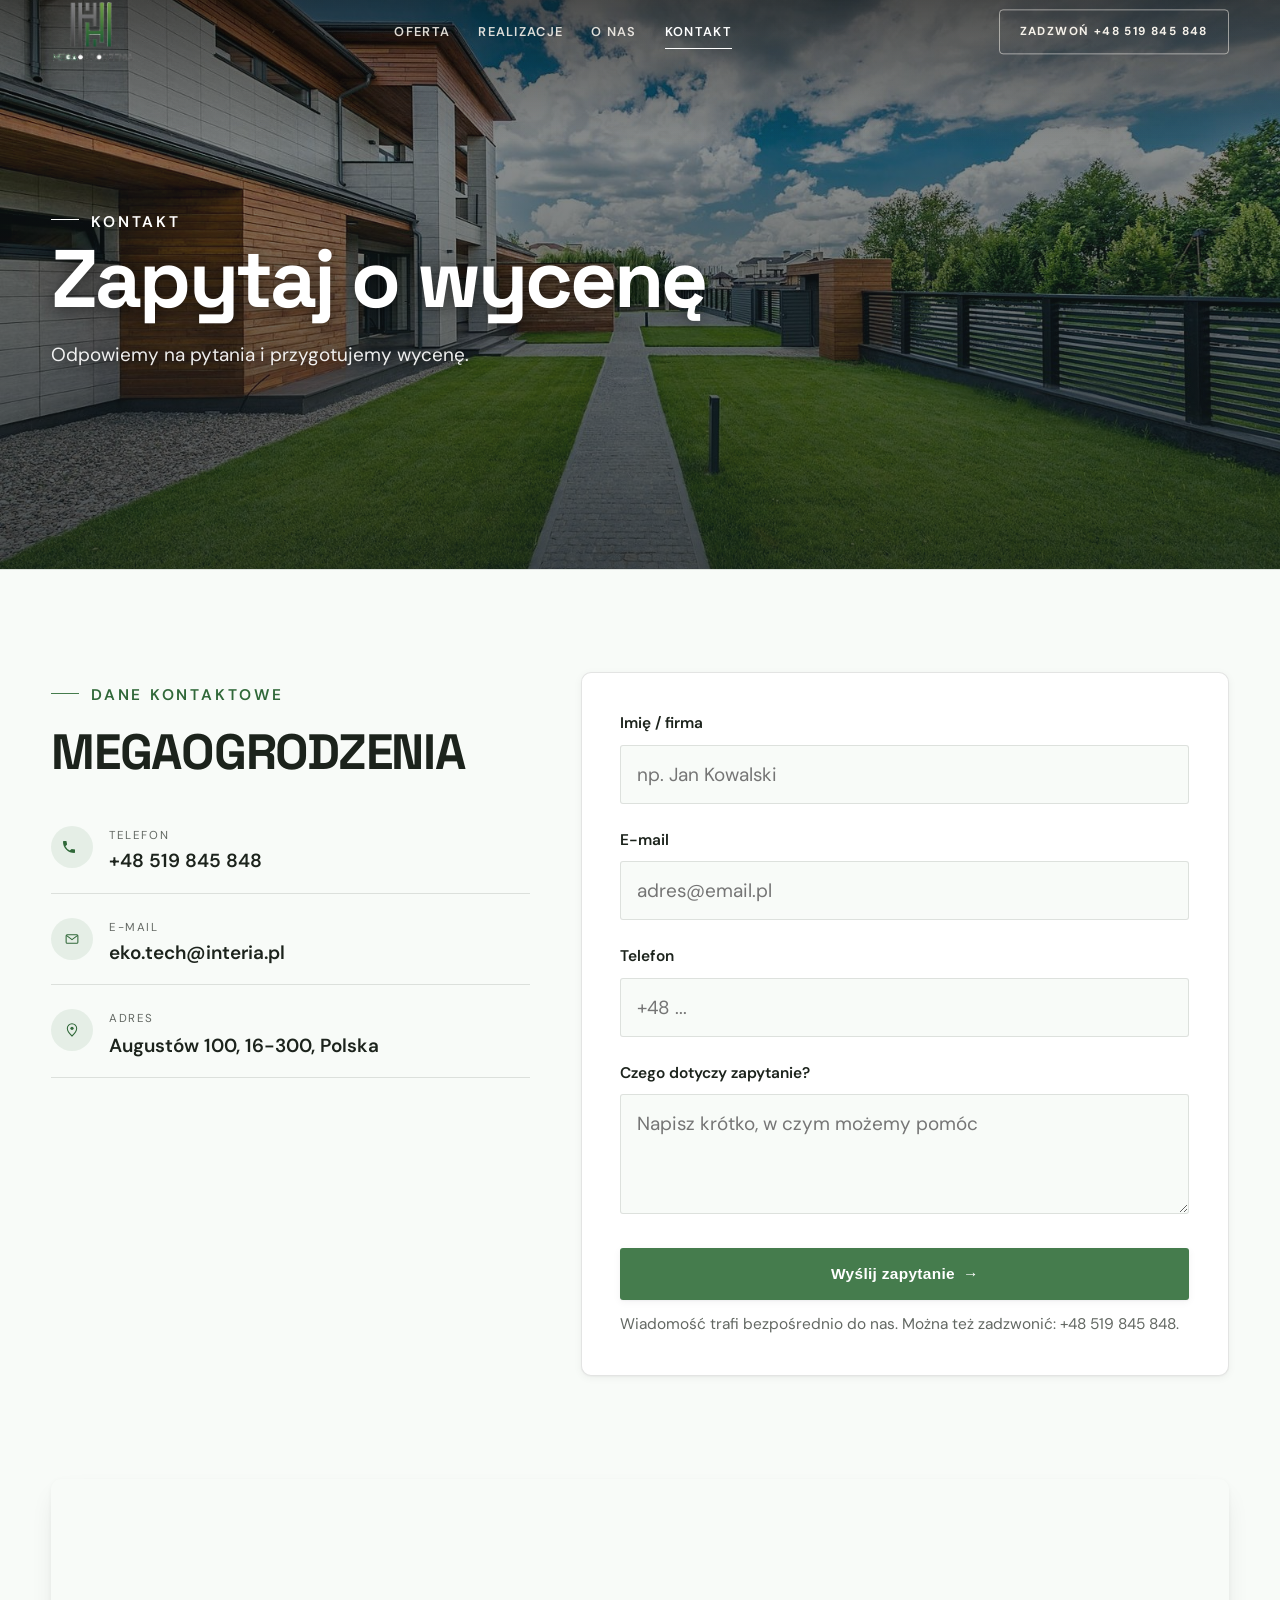
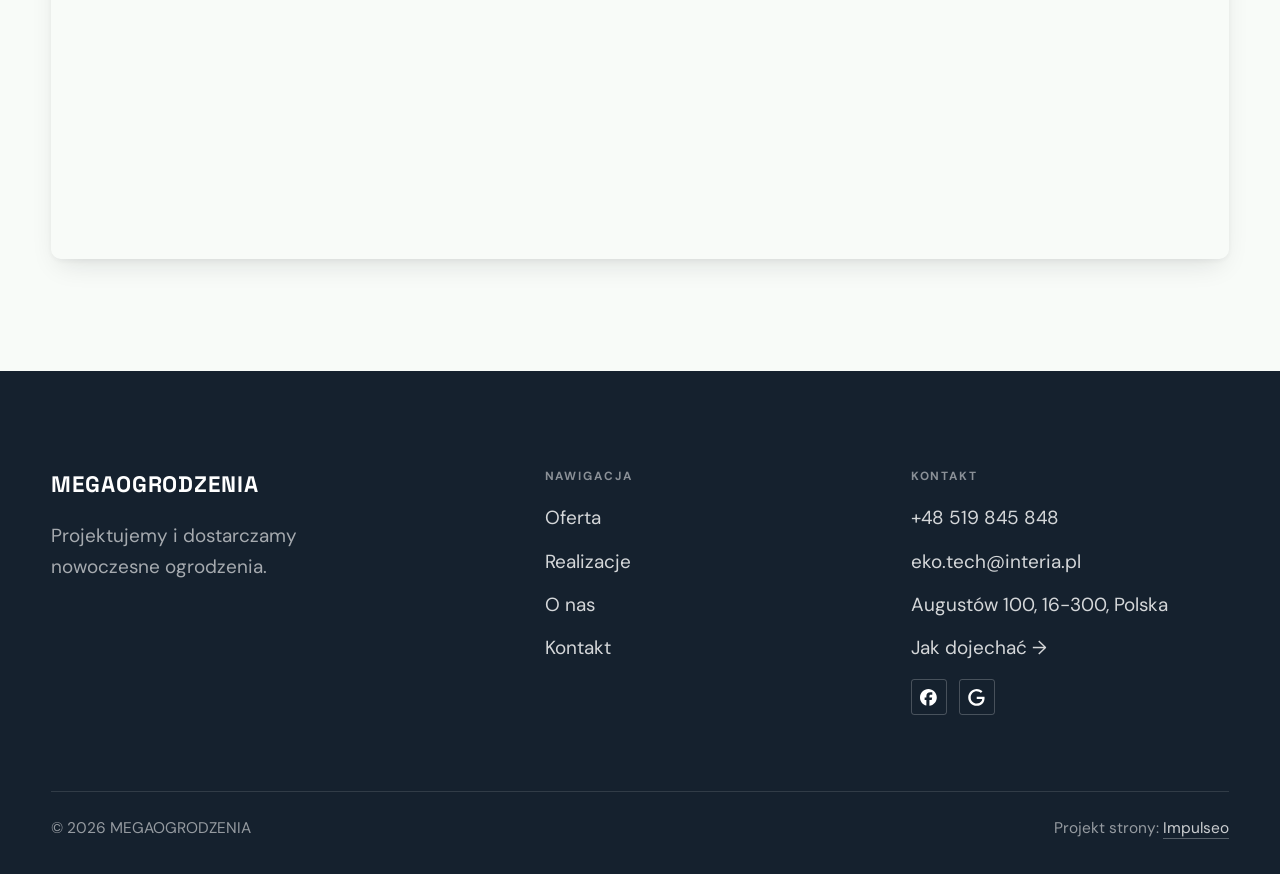
==== kontakt.html @ 264b859b "Strona demo: megaogrodzenia" ====
<!DOCTYPE html>
<html lang="pl">
<head>
<meta charset="UTF-8">
<meta name="viewport" content="width=device-width, initial-scale=1.0">
<title>Kontakt - MEGAOGRODZENIA</title>
<meta name="description" content="Kontakt MEGAOGRODZENIA - Augustów 100, 16-300, Polska">
<link rel="canonical" href="https://kris20032.github.io/megaogrodzenia/kontakt.html">
<meta name="robots" content="noindex, nofollow">
<meta property="og:type" content="website">
<meta property="og:locale" content="pl_PL">
<meta property="og:site_name" content="MEGAOGRODZENIA">
<meta property="og:title" content="Kontakt - MEGAOGRODZENIA">
<meta property="og:description" content="Kontakt MEGAOGRODZENIA - Augustów 100, 16-300, Polska">
<meta property="og:url" content="https://kris20032.github.io/megaogrodzenia/kontakt.html">
<meta property="og:image" content="https://kris20032.github.io/megaogrodzenia/img/og.jpg">
<meta property="og:image:width" content="1200">
<meta property="og:image:height" content="630">
<meta name="twitter:card" content="summary_large_image">
<link rel="preconnect" href="https://fonts.googleapis.com">
<link rel="preconnect" href="https://fonts.gstatic.com" crossorigin>
<link href="https://fonts.googleapis.com/css2?family=Space+Grotesk:wght@500;600;700&family=DM+Sans:opsz,wght@9..40,400;9..40,500;9..40,600&display=swap" rel="stylesheet">
<link rel="stylesheet" href="assets/styles.css?v=567baa32">
</head>
<body>

<header class="nav">
  <div class="wrap nav-inner">
    <a class="brand brand-has-logo" href="index.html"><img class="brand-logo" src="img/logo.png" alt="MEGAOGRODZENIA" width="349" height="262" decoding="async"></a>
    <nav class="nav-links">
      <a href="oferta.html">Oferta</a>
      <a href="realizacje.html">Realizacje</a>
      <a href="o-nas.html">O nas</a>
      <a href="kontakt.html" class="active" aria-current="page">Kontakt</a>
      <a href="tel:+48519845848" class="btn btn-accent">Zadzwoń +48 519 845 848</a>
    </nav>
    <button class="nav-toggle" aria-label="Menu"><span></span><span></span><span></span></button>
  </div>
</header>

<main>
<section class="pagehead">
  <img src="img/g8.jpg" alt="MEGAOGRODZENIA - Zapytaj o wycenę" width="1600" height="1068" decoding="async">
  <div class="wrap">
    <span class="eyebrow">Kontakt</span>
    <h1>Zapytaj o wycenę</h1>
    <p>Odpowiemy na pytania i przygotujemy wycenę.</p>
  </div>
</section>
<section>
  <div class="wrap contact-grid">
    <div class="reveal">
      <span class="eyebrow">Dane kontaktowe</span>
      <h2 style="margin:var(--space-4) 0 var(--space-6)">MEGAOGRODZENIA</h2>
      <div class="info-list">
        <div class="info-row"><div class="ic"><svg class="ico-tel" width="16" height="16" viewBox="0 0 24 24" fill="none" aria-hidden="true"><path d="M6.6 10.8a15.5 15.5 0 0 0 6.6 6.6l2.2-2.2a1 1 0 0 1 1-.24 11.4 11.4 0 0 0 3.6.58 1 1 0 0 1 1 1V20a1 1 0 0 1-1 1A17 17 0 0 1 3 4a1 1 0 0 1 1-1h3.5a1 1 0 0 1 1 1c0 1.25.2 2.46.58 3.6a1 1 0 0 1-.25 1l-2.23 2.2Z" fill="currentColor"/></svg></div><div><div class="lbl">Telefon</div><a class="val" href="tel:+48519845848">+48 519 845 848</a></div></div>
        <div class="info-row"><div class="ic"><svg class="ico-mail" width="16" height="16" viewBox="0 0 24 24" fill="none" aria-hidden="true"><rect x="3.2" y="5.5" width="17.6" height="13" rx="1.6" stroke="currentColor" stroke-width="1.6"/><path d="M4 7l8 6 8-6" stroke="currentColor" stroke-width="1.6" stroke-linecap="round" stroke-linejoin="round"/></svg></div><div><div class="lbl">E-mail</div><a class="val" href="mailto:eko.tech@interia.pl">eko.tech@interia.pl</a></div></div>
        <div class="info-row"><div class="ic"><svg class="ico-pin" width="16" height="16" viewBox="0 0 24 24" fill="none" aria-hidden="true"><path d="M12 21s7-6.1 7-11.5A7 7 0 0 0 5 9.5C5 14.9 12 21 12 21Z" stroke="currentColor" stroke-width="1.6" fill="none"/><circle cx="12" cy="9.5" r="2.4" fill="currentColor"/></svg></div><div><div class="lbl">Adres</div><div class="val">Augustów 100, 16-300, Polska</div></div></div>
      </div>
    </div>
    <div class="reveal">
      <form class="form" action="https://formsubmit.co/eko.tech@interia.pl" method="POST">
        <input type="hidden" name="_subject" value="Zapytanie ze strony MEGAOGRODZENIA">
        <input type="hidden" name="_captcha" value="false">
        <input type="hidden" name="_template" value="table">
        <div class="fld"><label for="name">Imię / firma</label><input id="name" name="name" type="text" placeholder="np. Jan Kowalski" required></div>
        <div class="fld"><label for="email">E-mail</label><input id="email" name="email" type="email" placeholder="adres@email.pl" required></div>
        <div class="fld"><label for="phone">Telefon</label><input id="phone" name="phone" type="tel" placeholder="+48 ..."></div>
        <div class="fld"><label for="msg">Czego dotyczy zapytanie?</label><textarea id="msg" name="message" placeholder="Napisz krótko, w czym możemy pomóc" required></textarea></div>
        <button type="submit" class="btn btn-accent" style="width:100%;justify-content:center">Wyślij zapytanie <span class="arr">→</span></button>
        <p class="note">Wiadomość trafi bezpośrednio do nas. Można też zadzwonić: +48 519 845 848.</p>
      </form>
    </div>
  </div>
</section>
<section style="padding-top:0">
  <div class="wrap reveal">
    <iframe class="map" title="MEGAOGRODZENIA - Augustów" src="https://maps.google.com/maps?q=53.8371222%2C22.9695037&z=15&output=embed" loading="lazy" referrerpolicy="no-referrer-when-downgrade"></iframe>
  </div>
</section>
</main>

<footer>
  <div class="wrap">
    <div class="foot-grid">
      <div class="foot-brand">
        <div class="name">MEGAOGRODZENIA</div>
        <p>Projektujemy i dostarczamy nowoczesne ogrodzenia.</p>
      </div>
      <div class="foot-col">
        <h4>Nawigacja</h4>
        <a href="oferta.html">Oferta</a>
        <a href="realizacje.html">Realizacje</a>
        <a href="o-nas.html">O nas</a>
        <a href="kontakt.html">Kontakt</a>
      </div>
      <div class="foot-col">
        <h4>Kontakt</h4>
        <a href="tel:+48519845848">+48 519 845 848</a>
        <a href="mailto:eko.tech@interia.pl">eko.tech@interia.pl</a>
        <p>Augustów 100, 16-300, Polska</p>
        <a href="https://maps.google.com/?cid=2182319822488130662&g_mp=Cidnb29nbGUubWFwcy5wbGFjZXMudjEuUGxhY2VzLlNlYXJjaFRleHQQAhgEIAA" target="_blank" rel="noopener">Jak dojechać →</a>
      <div class="foot-soc">
        <a class="soc" href="https://www.facebook.com/megaogrodzenia1/" target="_blank" rel="noopener" aria-label="Facebook - MEGAOGRODZENIA"><svg viewBox="0 0 24 24" aria-hidden="true" focusable="false"><path d="M9.101 23.691v-7.98H6.627v-3.667h2.474v-1.58c0-4.085 1.848-5.978 5.858-5.978.401 0 .955.042 1.468.103a8.68 8.68 0 0 1 1.141.195v3.325a8.623 8.623 0 0 0-.653-.036 26.805 26.805 0 0 0-.733-.009c-.707 0-1.259.096-1.675.309a1.686 1.686 0 0 0-.679.622c-.258.42-.374.995-.374 1.752v1.297h3.919l-.386 2.103-.287 1.564h-3.246v8.245C19.396 23.238 24 18.179 24 12.044c0-6.627-5.373-12-12-12s-12 5.373-12 12c0 5.628 3.874 10.35 9.101 11.647Z" fill="currentColor"/></svg></a>
        <a class="soc" href="https://maps.google.com/?cid=2182319822488130662&g_mp=Cidnb29nbGUubWFwcy5wbGFjZXMudjEuUGxhY2VzLlNlYXJjaFRleHQQAhgEIAA" target="_blank" rel="noopener" aria-label="Google - MEGAOGRODZENIA"><svg viewBox="0 0 24 24" aria-hidden="true" focusable="false"><path d="M12.48 10.92v3.28h7.84c-.24 1.84-.853 3.187-1.787 4.133-1.147 1.147-2.933 2.4-6.053 2.4-4.827 0-8.6-3.893-8.6-8.72s3.773-8.72 8.6-8.72c2.6 0 4.507 1.027 5.907 2.347l2.307-2.307C18.747 1.44 16.133 0 12.48 0 5.867 0 .307 5.387.307 12s5.56 12 12.173 12c3.573 0 6.267-1.173 8.373-3.36 2.16-2.16 2.84-5.213 2.84-7.667 0-.76-.053-1.467-.173-2.053H12.48z" fill="currentColor"/></svg></a>
      </div>
      </div>
    </div>
    <div class="foot-bot">
      <span>© 2026 MEGAOGRODZENIA</span>
      <span>Projekt strony: <a class="foot-credit" href="https://impulseo.pl" target="_blank" rel="noopener">Impulseo</a></span>
    </div>
  </div>
</footer>
<div class="sticky-call"><a class="sc-call" href="tel:+48519845848"><svg class="ico-tel" width="16" height="16" viewBox="0 0 24 24" fill="none" aria-hidden="true"><path d="M6.6 10.8a15.5 15.5 0 0 0 6.6 6.6l2.2-2.2a1 1 0 0 1 1-.24 11.4 11.4 0 0 0 3.6.58 1 1 0 0 1 1 1V20a1 1 0 0 1-1 1A17 17 0 0 1 3 4a1 1 0 0 1 1-1h3.5a1 1 0 0 1 1 1c0 1.25.2 2.46.58 3.6a1 1 0 0 1-.25 1l-2.23 2.2Z" fill="currentColor"/></svg> Zadzwoń</a><a class="sc-quote" href="kontakt.html">Zadzwoń</a></div>
<div class="demo-wazne" data-do="2026-10-28" data-cykl="3" hidden><svg class="dw-ico" width="13" height="13" viewBox="0 0 24 24" fill="none" aria-hidden="true"><circle cx="12" cy="12" r="8.6" stroke="currentColor" stroke-width="1.8"/><path d="M12 7.2V12l3.3 2" stroke="currentColor" stroke-width="1.8" stroke-linecap="round"/></svg><span class="dw-txt"></span></div>

<script src="assets/main.js"></script>
</body>
</html>
---- assets/styles.css ----
/* ============================================================
   STOLBASZ — premium, architektoniczny B2B fit-out
   Jasna paleta, zero brązu. System wg premium-web-craft.
   Projekt strony: Impulseo (impulseo.pl)
   ============================================================ */

:root{
  /* PALETA — jasna, architektoniczna, chłodna */
  --paper:#F4F6F8;          /* główne tło */
  --paper-2:#E7EBEF;        /* sekcje alternatywne (chłodny jasny szary) */
  --paper-3:#E7EBEF;        /* delikatne wypełnienia */
  --ink:#15212E;            /* tekst główny — chłodny grafit */
  --ink-soft:#243443;       /* nagłówki drugorzędne */
  --muted:#6B7785;          /* tekst poboczny */
  --line:rgba(21,33,46,.12);/* hairline */
  --accent:#E8A317;         /* stonowany petrol-slate — jedyny akcent */
  --accent-d:#C9870C;
  --accent-soft:rgba(232,163,23,.10);
  --dark:#15212E;           /* sekcje ciemne (stopka/CTA) */

  /* HOVER ZDJĘĆ — JEDEN standard dla całego silnika (decyzja K. 04.08.2026, artefakt z wariantami).
     AKTUALNE (K.+Szymon 09.08.2026, wybór z artefaktu 6 wariantów): zoom 1.05 przy 1.4s -
     przy tak długim czasie mocniejszy kadr NIE skacze, tylko „oddycha". Poprzedni standard
     (1.02 / .55s z 04.08) odbierany jako dynamiczny i szybki.
     Spoczynek lekko przygaszony, ale TYLKO tam, gdzie jest mysz (@media hover:hover) —
     na telefonie zdjęcia zostają w pełnej jasności. */
  --img-zoom:1.05;                   /* K.+Szymon 09.08: wariant F z artefaktu porównawczego */
  --img-rest:brightness(.95) saturate(.99);
  --img-hot:brightness(1.06) saturate(1.05);
  --img-dur:1.4s;                    /* K.+Szymon 09.08 (wariant F): powoli = elegancko */
  --img-ease:cubic-bezier(.16,.84,.44,1);  /* miękki ogon, efekt „oddychania" */

  /* ODSTĘPY — skala 4/8 */
  --space-1:4px; --space-2:8px; --space-3:12px; --space-4:16px; --space-5:24px;
  --space-6:32px; --space-7:48px; --space-8:64px; --space-9:96px; --space-10:128px;

  /* TYPOGRAFIA — fluid clamp() (skala podbita 16.07.2026: większe, czytelniejsze litery — uwaga Adama) */
  --text-sm:clamp(.9rem,.87rem + .12vw,1rem);
  --text-base:clamp(1.08rem,1.04rem + .18vw,1.2rem);
  --text-lg:clamp(1.24rem,1.15rem + .34vw,1.44rem);
  --text-h3:clamp(1.34rem,1.22rem + .55vw,1.66rem);
  --text-h2:clamp(2.1rem,1.66rem + 2.1vw,3.1rem);
  --text-h1:clamp(2.9rem,2.1rem + 4vw,5.1rem);

  /* PROMIENIE — architektoniczne, raczej ostre */
  --r-sm:3px; --r-md:6px; --r-lg:10px;

  /* RUCH */
  --ease:cubic-bezier(.25,.46,.45,.94); --dur:.24s;

  /* CIENIE — miękkie, warstwowe */
  --sh-sm:0 1px 2px rgba(16,24,32,.04), 0 2px 8px rgba(16,24,32,.05);
  --sh-md:0 2px 6px rgba(16,24,32,.05), 0 12px 28px -8px rgba(16,24,32,.12);
  --sh-lg:0 6px 14px rgba(16,24,32,.07), 0 26px 56px -18px rgba(16,24,32,.22);

  --hairline:1px solid var(--line);

  --font-display:'Space Grotesk','Inter',sans-serif;
  --font-body:'DM Sans','Inter',sans-serif;
}

*{box-sizing:border-box;margin:0;padding:0}
html{scroll-behavior:smooth}
body{
  font-family:var(--font-body);
  font-size:var(--text-base);
  line-height:1.65;
  color:var(--ink);
  background:var(--paper);
  -webkit-font-smoothing:antialiased;
  text-rendering:optimizeLegibility;
}
img{max-width:100%;height:auto;display:block}  /* height:auto = width/height z atrybutów trzyma proporcje (TOP#12) */
a{color:inherit;text-decoration:none}

.wrap{width:min(92%,1180px);margin-inline:auto}
section{padding-block:clamp(52px,6.5vw,96px)}

h1,h2,h3{font-family:var(--font-display);font-weight:700;line-height:1.08;letter-spacing:-.02em;color:var(--ink)}
h1{font-size:var(--text-h1);letter-spacing:-.035em}
h2{font-size:var(--text-h2);letter-spacing:-.025em}
h3{font-size:var(--text-h3)}
/* MIARA — długość wiersza. WCAG 2.2 SC 1.4.8: max 80 znaków; Butterick: 45–90.
   68ch daje realnie 72–78 znaków polskiego tekstu, czyli z zapasem pod granicą.
   Wcześniej limit miał TYLKO <p> — <li>, <blockquote> i <dd> nie miały żadnego,
   i to jedyny powód, dla którego 23 bloki na dwóch oddanych stronach jadą po
   83–106 znaków w wierszu (pomiar 07.08.2026, bramka `miara`).
   ⚠️ Listy i definicje ograniczamy TYLKO bez klasy: `ul`/`ol` z klasą to u nas
   układ (siatki kafli, menu), a nie tekst ciągły — tam miarę wyznacza układ. */
/* 60ch, nie 68ch (K. 10.08): po zmianie fontów na węższe kroje (DM Sans i spółka)
   w 68ch mieściło się ~90 znaków - bramka pikselowa słusznie zgłaszała przekroczenie
   granicy 80. Pomiar na żywej przeglądarce: 60ch = 90 znaków, 53ch = ~78 znaków, czyli normę WCAG 1.4.8. */
:root{ --miara:53ch }
p{max-width:min(100%,var(--miara))}
blockquote,
ul:not([class])>li, ol:not([class])>li,
dl:not([class])>dd{max-width:min(100%,var(--miara))}

/* ⚠️ Świadomie BEZ wyjątku `.tile p,.card p,.svc p{max-width:none}`, choć nasuwa się sam:
   te akapity BYŁY już ograniczone (stare `p{max-width:65ch}`), więc „wyjątek" nie odblokowałby
   niczego nowego — tylko ROZLUŹNIŁ stan sprzed zmiany na wszystkich demach naraz.
   `figcaption` żadna z reguł wyżej nie dotyczy, więc też nie potrzebuje zwolnienia. */

/* ŁAMANIE. `balance` wyrównuje długości wierszy w nagłówku, `pretty` pilnuje ostatniego
   wiersza akapitu, żeby nie został w nim jeden wyraz. Obsługiwane od Chrome 117 /
   Safari 17.5; starsze przeglądarki po prostu ignorują tę własność.
   `text-wrap:pretty` nie występowało dotąd ANI RAZ w silniku ani w repo klientów. */
h1,h2,h3,.lead,.lede{text-wrap:balance}
p,li,blockquote,dd{text-wrap:pretty}

.eyebrow{
  font-family:var(--font-body);
  font-size:var(--text-sm);
  font-weight:600;
  letter-spacing:.18em;
  text-transform:uppercase;
  color:var(--accent);
  display:inline-flex;align-items:center;gap:var(--space-3);
}
/* flex:none + margin-top = kreska trzyma się PIERWSZEJ linii. Wcześniej align-items:center
   centrowało ją względem całego bloku i przy zawinięciu (długi kicker typu
   „…WNĘTRZ · LESZNO · OD 2019") druga linia lądowała z brzydkim wcięciem. */
.eyebrow{align-items:flex-start}
.eyebrow>*,.eyebrow{text-wrap:balance}   /* dlugi kicker lamal sie na sierote typu samo „2019" w drugiej linii */
.eyebrow::before{content:"";width:28px;height:1px;background:var(--accent);display:inline-block;flex:none;margin-top:.62em}

.muted{color:var(--muted)}
.lead{font-size:var(--text-lg);line-height:1.55;color:var(--ink-soft);max-width:50ch}

/* ---------- BUTTONS ---------- */
.btn{
  display:inline-flex;align-items:center;gap:var(--space-2);
  font-weight:600;font-size:var(--text-sm);letter-spacing:.02em;
  padding:var(--space-4) var(--space-6);
  border-radius:var(--r-sm);
  transition:transform var(--dur) var(--ease),box-shadow var(--dur) var(--ease),background var(--dur) var(--ease);
  cursor:pointer;border:1px solid transparent;
}
.btn-accent{background:var(--accent);color:#fff;box-shadow:var(--sh-sm)}
.btn-accent:hover{background:var(--accent-d);transform:translateY(-2px);box-shadow:var(--sh-md)}
.btn-accent:active{transform:translateY(0);box-shadow:var(--sh-sm)}
.btn-ghost{background:transparent;color:var(--ink);border-color:var(--line)}
.btn-ghost:hover{border-color:var(--accent);color:var(--accent);transform:translateY(-2px)}
.btn-light{background:#fff;color:var(--ink);box-shadow:var(--sh-sm)}
.btn-light:hover{transform:translateY(-2px);box-shadow:var(--sh-md)}
.btn .arr{transition:transform var(--dur) var(--ease)}
.btn:hover .arr{transform:translateX(4px)}

/* ---------- NAV ---------- */
.nav{
  position:sticky;top:0;z-index:50;
  background:color-mix(in srgb,var(--paper) 88%,transparent);
  backdrop-filter:saturate(140%) blur(10px);
  border-bottom:var(--hairline);
}
.nav-inner{display:flex;align-items:center;justify-content:space-between;gap:var(--space-5);height:72px}
/* ANTY-NACHODZENIE (K. 05.08.2026): długa nazwa firmy + przycisk z pełnym numerem nie mieściły się w pasku
   i flex ściskał linki PONIŻEJ ich treści - "Kontakt" wchodził na ramkę "Zadzwoń +48 ...". Teraz ustępuje
   nazwa marki (skrót wielokropkiem), a menu i przycisk nigdy się nie kurczą ani nie zachodzą na siebie. */
.brand{display:flex;flex-direction:column;line-height:1;min-width:0;flex:0 1 auto}
.brand .name{font-family:var(--font-display);font-weight:800;font-size:1.35rem;letter-spacing:.04em;white-space:nowrap;overflow:hidden;text-overflow:ellipsis}
.brand .sub{font-size:.62rem;letter-spacing:.34em;text-transform:uppercase;color:var(--muted);margin-top:5px;white-space:nowrap;overflow:hidden;text-overflow:ellipsis}
.nav-links{display:flex;align-items:center;gap:var(--space-6);flex:0 0 auto}
.nav-links a{font-size:var(--text-sm);font-weight:500;color:var(--ink-soft);position:relative;padding-block:4px;white-space:nowrap;transition:color var(--dur) var(--ease)}
.nav-links a::after{content:"";position:absolute;left:0;bottom:0;width:0;height:1.5px;background:var(--accent);transition:width var(--dur) var(--ease)}
.nav-links a:hover,.nav-links a.active{color:var(--ink)}
.nav-links a:hover::after,.nav-links a.active::after{width:100%}
.nav-links .btn{padding:var(--space-2) var(--space-5)}
/* przyciski w nav: właściwy kolor (przebij .nav-links a) + bez podkreślenia */
.nav-links a.btn-accent{color:#fff}
.nav-links a.btn-ghost,.nav-links a.btn-light{color:var(--ink)}
/* CTA w pasku: NIE podkreślenie spod linków menu, ale ten sam przelatujący błysk,
   co na wszystkich innych przyciskach (zgłoszenie K. 13.08.2026 - „na hero jest efekt
   światła przechodzącego przez przycisk, na navbarze go nie ma, a mają być identyczne").
   Reguła `.nav-links a::after` jest silniejsza od `.btn::after`, więc trzeba jej
   geometrię wyzerować i wpisać połysk z nazwy - samo `display:none` gasiło efekt. */
.nav-links a.btn::after{
  display:block;content:"";position:absolute;inset:0;z-index:-1;pointer-events:none;
  width:auto;height:auto;border-radius:inherit;   /* kasuje geometrię podkreślenia (width:0;height:1.5px) */
  background:linear-gradient(100deg,transparent 32%,rgba(255,255,255,.20) 50%,transparent 68%);
  translate:-120% 0}
@media (prefers-reduced-motion:no-preference){
  .nav-links a.btn:hover::after{translate:120% 0;transition:translate .75s var(--mt-ease,cubic-bezier(.16,.84,.44,1))}
}
.nav-toggle{display:none;background:none;border:none;cursor:pointer;flex-direction:column;gap:5px;padding:8px}
.nav-toggle span{width:24px;height:2px;background:var(--ink);transition:var(--dur)}
/* Ciasny zakres MIĘDZY menu mobilnym a pełnym pulpitem: zbijamy odstępy i nazwę marki,
   żeby wszystko zmieściło się naturalnie, zanim w ogóle dojdzie do skracania wielokropkiem. */
@media(max-width:1280px) and (min-width:921px){
  .nav-links{gap:var(--space-4)}
  .nav-links .btn{padding:var(--space-2) var(--space-4)}
  .brand .name{font-size:1.15rem}
}

/* ---------- HERO (split) ---------- */
.hero{position:relative;overflow:hidden;border-bottom:var(--hairline)}
.hero-grid{display:grid;grid-template-columns:1.05fr .95fr;gap:clamp(24px,4vw,60px);align-items:center;
  padding-block:clamp(36px,4.5vw,64px)}
.hero-copy .eyebrow{margin-bottom:var(--space-5)}
.hero-copy h1{margin-bottom:var(--space-5)}
.hero-copy .lead{margin-bottom:var(--space-7)}
.hero-actions{display:flex;flex-wrap:wrap;gap:var(--space-4)}
.hero-art{position:relative;aspect-ratio:4/3;border-radius:var(--r-lg);overflow:hidden;box-shadow:var(--sh-lg)}
.hero-art img{width:100%;height:100%;object-fit:cover}
.hero-art::after{content:"";position:absolute;inset:0;background:linear-gradient(180deg,transparent 55%,rgba(18,24,28,.28))}
.hero-badge{position:absolute;left:var(--space-5);bottom:var(--space-5);z-index:2;
  background:rgba(252,252,251,.94);backdrop-filter:blur(4px);
  border-radius:var(--r-md);padding:var(--space-4) var(--space-5);box-shadow:var(--sh-md);max-width:78%}
.hero-badge strong{display:block;font-family:var(--font-display);font-size:1rem;letter-spacing:-.01em}
.hero-badge span{font-size:var(--text-sm);color:var(--muted)}

/* ---------- HERO duży / kinowy (strona główna) ---------- */
.hero-cine{position:relative;min-height:clamp(560px,82vh,840px);min-height:clamp(560px,82svh,840px);display:flex;align-items:center;overflow:hidden;border-bottom:var(--hairline)}
.hero-cine>img{position:absolute;inset:0;width:100%;height:100%;object-fit:cover;z-index:0}
.hero-cine::after{content:"";position:absolute;inset:0;z-index:1;
  background:linear-gradient(95deg,rgba(13,18,23,.86) 0%,rgba(13,18,23,.64) 32%,rgba(13,18,23,.24) 62%,rgba(13,18,23,.04) 100%)}
.hero-cine .wrap{position:relative;z-index:2;padding-block:var(--space-8)}
.hero-cine .hero-copy{max-width:660px}
.hero-cine .eyebrow{color:#fff;margin-bottom:var(--space-5)}
.hero-cine .eyebrow::before{background:#fff}
.hero-cine h1{color:#fff;margin-bottom:var(--space-5);font-size:clamp(2.9rem,2rem + 4.4vw,5.2rem);text-wrap:balance}
.hero-cine .lead{color:rgba(255,255,255,.92);max-width:48ch;margin-bottom:var(--space-7)}
.hero-cine .hero-actions{display:flex;flex-wrap:wrap;gap:var(--space-4)}
/* NISKIE OKNO (laptop z dokiem i paskami przeglądarki ma ~700-780 px wysokości widoku):
   H1 do 5.2rem + długi lead nie mieściły się i przyciski wypadały POD krawędź ekranu -
   klient widział stronę bez ani jednego CTA. Skalujemy w dół, zamiast przycinać treść. */
@media(min-width:821px) and (max-height:820px){
  .hero-cine{min-height:clamp(520px,94svh,780px)}
  .hero-cine .wrap{padding-block:var(--space-6)}
  .hero-cine h1{font-size:clamp(2.2rem,1.5rem + 2.6vw,3.6rem);margin-bottom:var(--space-4)}
  .hero-cine .eyebrow{margin-bottom:var(--space-4)}
  .hero-cine .lead{margin-bottom:var(--space-5);max-width:44ch}
}
@media(max-width:680px){
  .hero-cine{min-height:clamp(520px,76vh,640px);min-height:clamp(520px,76svh,640px);align-items:flex-end}
  .hero-cine::after{background:linear-gradient(0deg,rgba(13,18,23,.9) 6%,rgba(13,18,23,.45) 55%,rgba(13,18,23,.25) 100%)}
  .hero-cine .wrap{padding-bottom:var(--space-9)}
  /* TELEFON (~90% oglądających): lead potrafił zająć 8 linii i zepchnąć CTA poza pierwszy ekran.
     Zwężamy interlinię i skalę - treści nie ucinamy, bo to ona sprzedaje. */
  .hero-cine .lead{font-size:.98rem;line-height:1.5;margin-bottom:var(--space-5)}
  .hero-cine .eyebrow{font-size:.72rem;letter-spacing:.13em;margin-bottom:var(--space-4)}
  .hero-cine .eyebrow::before{width:20px}
  .hero-cine h1{margin-bottom:var(--space-4)}
}

/* full-bleed hero variant (podstrony) */
.pagehead{position:relative;min-height:46vh;min-height:46svh;display:flex;align-items:flex-end;overflow:hidden;border-bottom:var(--hairline)}
.pagehead img{position:absolute;inset:0;width:100%;height:100%;object-fit:cover}
/* 10.08.2026 (decyzja K.): mocniejsze przyciemnienie + cień pod tekstem. Bramka mierzyła na
   nagłówkach podstron 3,38-3,43:1 przy wymaganych 4,5 — jasne zdjęcie (hala, śnieg, niebo)
   podchodziło pod biały tekst. Zdjęcia klientów są różne, więc kontrast musi dawać WARSTWA,
   a nie szczęśliwy dobór kadru. */
.pagehead::after{content:"";position:absolute;inset:0;background:linear-gradient(180deg,rgba(18,24,28,.40),rgba(18,24,28,.76))}
.pagehead .wrap{position:relative;z-index:2;padding-block:var(--space-9);color:#fff}
.pagehead h1{color:#fff;max-width:18ch;text-shadow:0 2px 16px rgba(0,0,0,.55)}
.pagehead .eyebrow{color:#fff}
.pagehead .eyebrow::before{background:#fff}
.pagehead p{color:rgba(255,255,255,.92);margin-top:var(--space-4);max-width:54ch;text-shadow:0 1px 12px rgba(0,0,0,.5)}

/* ---------- STRIP (pasek skrótów / liczby) ---------- */
.strip{background:var(--dark);color:#fff}
/* PASEK HASEŁ — standard 04.08.2026 (decyzja K.): 5 haseł w JEDNYM rzędzie, tekst WYŚRODKOWANY,
   węższe marginesy boczne niż reszta strony (pasek ma iść szerzej), równe wysokości kolumn. */
.strip .wrap{width:min(96%,1440px);display:grid;grid-template-columns:repeat(5,1fr);
  gap:var(--space-5);padding-block:var(--space-7);align-items:stretch}
.strip .item .k{font-family:var(--font-display);font-size:clamp(1.05rem,.82rem + .85vw,1.55rem);
  font-weight:800;letter-spacing:-.02em;color:#fff;line-height:1.18;text-wrap:balance}
.strip .item .v{font-size:var(--text-sm);color:rgba(255,255,255,.66);margin-top:var(--space-2);line-height:1.4}
.strip .item{border-left:2px solid var(--accent);padding-inline:var(--space-4);
  text-align:center;display:flex;flex-direction:column;justify-content:center}
/* liczba kolumn = liczba haseł, żeby ostatnie nie zostawało samo w drugim rzędzie.
   Klasę n-N nadaje multipage.py; domyślnie (bez klasy) pasek jest 5-kolumnowy. */
.strip.n-2 .wrap{grid-template-columns:repeat(2,1fr)}
.strip.n-3 .wrap{grid-template-columns:repeat(3,1fr)}
.strip.n-4 .wrap{grid-template-columns:repeat(4,1fr);gap:var(--space-6)}
.strip.n-4 .item .k{font-size:clamp(1.3rem,1rem + 1.1vw,2rem)}
.strip.n-6 .wrap{grid-template-columns:repeat(6,1fr);gap:var(--space-4)}
.strip.n-6 .item .k{font-size:clamp(.98rem,.8rem + .7vw,1.35rem)}
/* równe łamanie: zamiast "długa linia + jedno słowo" obie linie zbliżonej długości */
.strip .item .k{text-wrap:balance}

/* ---------- SECTION HEAD ---------- */
.head{max-width:48rem;margin-bottom:var(--space-8)}
.head.center{margin-inline:auto;text-align:center}
.head .eyebrow{margin-bottom:var(--space-4)}
.head h2{margin-bottom:var(--space-4)}
.head p{color:var(--muted);font-size:var(--text-lg);line-height:1.55}
.head.center p{margin-inline:auto}

/* ---------- INTRO SPLIT ---------- */
.split{display:grid;grid-template-columns:.92fr 1.08fr;gap:clamp(28px,5vw,80px);align-items:center}
.split.rev{grid-template-columns:1.08fr .92fr}
.split.rev .split-art{order:-1}
.split-art{position:relative;aspect-ratio:5/4;border-radius:var(--r-lg);overflow:hidden;box-shadow:var(--sh-lg)}
.split-art img{width:100%;height:100%;object-fit:cover}
.split-copy h2{margin-bottom:var(--space-5)}
.split-copy p+p{margin-top:var(--space-4)}
.split-copy .btn{margin-top:var(--space-6)}

/* ---------- SERVICES (zakres) ---------- */
.svc-grid{display:grid;grid-template-columns:repeat(auto-fit,minmax(280px,1fr));gap:var(--space-5)}
.svc{background:#fff;border:var(--hairline);border-radius:var(--r-md);padding:var(--space-7) var(--space-6);
  transition:transform var(--dur) var(--ease),box-shadow var(--dur) var(--ease),border-color var(--dur) var(--ease);
  position:relative;overflow:hidden}
.svc::before{content:"";position:absolute;left:0;top:0;width:3px;height:0;background:var(--accent);transition:height var(--dur) var(--ease)}
.svc:hover{transform:translateY(-4px);box-shadow:var(--sh-md);border-color:transparent}
.svc:hover::before{height:100%}
.svc .ic{font-family:var(--font-display);font-size:.8rem;font-weight:700;letter-spacing:.12em;color:var(--accent);margin-bottom:var(--space-4)}
.svc h3{margin-bottom:var(--space-3);font-size:1.22rem}
.svc p{color:var(--muted);font-size:var(--text-base);line-height:1.6}

/* big detailed service rows */
.svc-row{display:grid;grid-template-columns:.8fr 1.2fr;gap:clamp(20px,4vw,60px);align-items:center;padding-block:var(--space-8)}
.svc-row+.svc-row{border-top:var(--hairline)}
.svc-row.rev{grid-template-columns:1.2fr .8fr}
/* Naprzemienny układ wierszy oferty: co drugi wiersz ma zdjęcie po PRAWEJ.
   Było `order:-1` — martwy kod, bo zdjęcie i tak jest pierwszym dzieckiem w HTML,
   więc wszystkie wiersze wyglądały identycznie (zdjęcie zawsze z lewej), a `rev`
   zmieniało tylko szerokość kolumn. Znalezione 29.07.2026 przy różnicowaniu kierunków
   animacji (pomiar pozycji: art.mid 390/502 przy row.mid 756 — zawsze lewa strona). */
.svc-row.rev .svc-row-art{order:2}
.svc-row-art{aspect-ratio:4/3;border-radius:var(--r-md);overflow:hidden;box-shadow:var(--sh-md)}
.svc-row-art img{width:100%;height:100%;object-fit:cover}
.svc-row h3{font-size:1.5rem;margin-bottom:var(--space-4)}
.svc-row .num{font-family:var(--font-display);font-size:.85rem;font-weight:700;letter-spacing:.14em;color:var(--accent);display:block;margin-bottom:var(--space-3)}
.svc-row ul{list-style:none;margin-top:var(--space-4);display:flex;flex-direction:column;gap:var(--space-2)}
.svc-row li{position:relative;padding-left:var(--space-5);color:var(--muted);font-size:var(--text-base)}
.svc-row li::before{content:"";position:absolute;left:0;top:.62em;width:8px;height:1px;background:var(--accent)}

/* ---------- GALLERY (realizacje) ---------- */
.gallery{display:grid;grid-template-columns:repeat(12,1fr);gap:var(--space-4);grid-auto-rows:200px}
/* GALERIA MASONRY — pionowe zdjęcia (portrety beauty/wellness) bez przycinania: kolumny, height auto */
.gallery-masonry{column-count:3;column-gap:var(--space-4)}
@media(max-width:900px){.gallery-masonry{column-count:2}}
@media(max-width:560px){.gallery-masonry{column-count:1}}
.gallery-masonry .m-tile{break-inside:avoid;margin:0 0 var(--space-4);padding:0;position:relative;overflow:hidden;border-radius:var(--r-md);border:1px solid var(--line)}
.gallery-masonry .m-tile img{width:100%;height:auto;display:block}
.gallery-masonry .m-tile .cap{position:absolute;left:0;right:0;bottom:0;padding:var(--space-4);color:#fff;background:linear-gradient(0deg,rgba(0,0,0,.55),transparent);font-size:var(--text-sm)}
.gallery-masonry .m-tile .cap small{display:block;font-weight:400;opacity:.78;letter-spacing:.04em;text-transform:uppercase;font-size:.66rem;margin-top:3px}
.tile{position:relative;overflow:hidden;border-radius:var(--r-md);box-shadow:var(--sh-sm);
  transition:transform var(--dur) var(--ease),box-shadow var(--dur) var(--ease)}
.tile img{width:100%;height:100%;object-fit:cover;
  transition:transform var(--img-dur) var(--img-ease),filter var(--img-dur) var(--img-ease)}
.tile:hover{box-shadow:var(--sh-md)}
.tile .cap{position:absolute;left:0;right:0;bottom:0;padding:var(--space-5) var(--space-4) var(--space-4);
  /* mocniejszy spad + cien pod tekstem: na JASNYCH zdjeciach klienta (biale fronty, sciany)
     slaby gradient dawal kontrast ~1.5:1 zamiast wymaganych 3.6:1 (bramka wygladu, 10.08.2026) */
  background:linear-gradient(transparent 10%,rgba(18,24,28,.55) 40%,rgba(18,24,28,.88) 68%,rgba(18,24,28,.99));color:#fff;
  text-shadow:0 1px 2px rgba(0,0,0,.85),0 2px 10px rgba(0,0,0,.55);
  font-size:var(--text-sm);font-weight:600;letter-spacing:.01em;
  opacity:0;transform:translateY(8px);transition:var(--dur) var(--ease)}
.tile:hover .cap{opacity:1;transform:translateY(0)}
.tile .cap small{display:block;font-weight:400;opacity:.78;letter-spacing:.04em;text-transform:uppercase;font-size:.66rem;margin-top:3px}
/* bento spans */
.t-wide{grid-column:span 6}
.t-tall{grid-column:span 6;grid-row:span 2}
.t-std{grid-column:span 6}
.t-third{grid-column:span 4}
.t-two3{grid-column:span 8}

/* ---------- TRUST / WIARYGODNOŚĆ ---------- */
.trust{background:var(--paper-2)}
.trust-grid{display:grid;grid-template-columns:repeat(auto-fit,minmax(240px,1fr));gap:var(--space-5);margin-top:var(--space-7)}
.trust-card{background:#fff;border-radius:var(--r-md);padding:var(--space-7) var(--space-6);box-shadow:var(--sh-sm);border-top:3px solid var(--accent)}
.trust-card .big{font-family:var(--font-display);font-size:clamp(1.8rem,1.3rem + 1.6vw,2.6rem);font-weight:800;letter-spacing:-.02em;color:var(--ink);line-height:1}
.trust-card h3{font-size:1.12rem;margin:var(--space-3) 0 var(--space-2)}
.trust-card p{color:var(--muted);font-size:var(--text-base);line-height:1.55}

/* ---------- CTA band ---------- */
.cta{background:var(--dark);color:#fff;position:relative;overflow:hidden}
/* telefon w CTA: na ciemnym tle biały (domyślnie), rodziny z JASNYM tłem CTA
   nadpisują to u siebie - wcześniej kolor siedział w stylu inline i wygrywał z rodziną. */
.cta .btn-ghost-cta{color:#fff;border-color:rgba(255,255,255,.3)}
.cta .wrap{display:grid;grid-template-columns:1.4fr .6fr;gap:var(--space-7);align-items:center;position:relative;z-index:2}
.cta h2{color:#fff;max-width:20ch}
.cta p{color:rgba(255,255,255,.74);margin-top:var(--space-4)}
.cta-actions{display:flex;flex-direction:column;gap:var(--space-3);align-items:flex-start}
.cta::before{content:"";position:absolute;right:-80px;top:-80px;width:360px;height:360px;border-radius:50%;
  background:radial-gradient(circle,var(--accent-soft),transparent 70%)}

/* ---------- CONTACT ---------- */
.contact-grid{display:grid;grid-template-columns:.85fr 1.15fr;gap:clamp(28px,4vw,56px);align-items:start}
.info-list{display:flex;flex-direction:column;gap:var(--space-2)}
.info-row{display:flex;gap:var(--space-4);align-items:flex-start;padding-block:var(--space-4);border-bottom:var(--hairline)}
.info-row .ic{flex:none;width:42px;height:42px;display:grid;place-items:center;border-radius:50%;
  background:var(--accent-soft);color:var(--accent);font-size:1.05rem}
.info-row .lbl{font-size:.72rem;letter-spacing:.14em;text-transform:uppercase;color:var(--muted)}
.info-row .val{font-weight:600;font-size:var(--text-base);margin-top:2px}
.info-row a.val:hover{color:var(--accent)}
.map{border:none;border-radius:var(--r-lg);box-shadow:var(--sh-md);width:100%;height:100%;min-height:380px;filter:grayscale(.2) contrast(1.02)}
.form{background:#fff;border:var(--hairline);border-radius:var(--r-lg);padding:clamp(24px,3vw,40px);box-shadow:var(--sh-sm)}
.form .fld{margin-bottom:var(--space-5)}
.form label{display:block;font-size:var(--text-sm);font-weight:600;margin-bottom:var(--space-2)}
.form input,.form textarea{width:100%;font-family:inherit;font-size:var(--text-base);color:var(--ink);
  padding:var(--space-4);border:var(--hairline);border-radius:var(--r-sm);background:var(--paper);transition:border-color var(--dur)}
.form input:focus,.form textarea:focus{outline:none;border-color:var(--accent);background:#fff}
.form textarea{resize:vertical;min-height:120px}
.form .note{font-size:var(--text-sm);color:var(--muted);margin-top:var(--space-3)}

/* ---------- FOOTER ---------- */
footer{background:var(--dark);color:#fff;padding-block:var(--space-9) var(--space-6)}
.foot-grid{display:grid;grid-template-columns:1.4fr 1fr 1fr;gap:var(--space-7);margin-bottom:var(--space-8)}
.foot-brand .name{font-family:var(--font-display);font-weight:800;font-size:1.4rem;letter-spacing:.04em}
.foot-brand p{color:rgba(255,255,255,.62);margin-top:var(--space-4);font-size:var(--text-base);max-width:38ch}
.foot-col h4{font-size:.74rem;letter-spacing:.16em;text-transform:uppercase;color:rgba(255,255,255,.5);margin-bottom:var(--space-4)}
.foot-col a,.foot-col p{display:block;color:rgba(255,255,255,.82);font-size:var(--text-base);margin-bottom:var(--space-3)}
.foot-col a:hover{color:#fff}
.foot-bot{border-top:1px solid rgba(255,255,255,.12);padding-top:var(--space-5);display:flex;justify-content:space-between;flex-wrap:wrap;gap:var(--space-3);
  font-size:var(--text-sm);color:rgba(255,255,255,.55)}
.foot-bot a:hover{color:#fff}
/* Podpis w stopce = klikalny link do impulseo.pl (31.07.2026). Ma być WIDOCZNIE klikalny,
   ale nie krzyczeć - stąd sam kolor jaśniejszy + delikatne podkreślenie na najeździe. */
.foot-bot a.foot-credit{color:rgba(255,255,255,.78);text-decoration:none;border-bottom:1px solid rgba(255,255,255,.28)}
.foot-bot a.foot-credit:hover{color:#fff;border-bottom-color:#fff}

/* ---------- REVEAL ---------- */
.reveal{opacity:0;transform:translateY(22px);transition:opacity .6s var(--ease),transform .6s var(--ease)}
.reveal.in{opacity:1;transform:none}

/* ---------- RESPONSIVE ---------- */
@media(max-width:920px){
  .hero-grid,.split,.split.rev,.svc-row,.svc-row.rev,.cta .wrap,.contact-grid,.foot-grid{grid-template-columns:1fr}
  .split.rev .split-art,.svc-row.rev .svc-row-art{order:0}
  .hero-art{aspect-ratio:16/10;max-height:420px}
  .strip .wrap,.strip.n-2 .wrap,.strip.n-3 .wrap,.strip.n-4 .wrap,.strip.n-6 .wrap{grid-template-columns:repeat(2,1fr);gap:var(--space-6)}
  .strip .item .k,.strip.n-6 .item .k{font-size:clamp(1.3rem,1.1rem + 1vw,2rem)}
  .gallery{grid-auto-rows:180px}
  .t-wide,.t-tall,.t-std,.t-third,.t-two3{grid-column:span 6}
  .t-tall{grid-row:span 1}
  .cta-actions{flex-direction:row;flex-wrap:wrap}
  .foot-grid{gap:var(--space-6)}
}
@media(max-width:680px){
  .nav-links{position:fixed;inset:72px 0 auto 0;background:var(--paper);flex-direction:column;align-items:stretch;
    gap:0;padding:var(--space-4) 6%;border-bottom:var(--hairline);box-shadow:var(--sh-md);
    transform:translateY(-120%);transition:transform var(--dur) var(--ease)}
  .nav-links.open{transform:translateY(0)}
  .nav-links a{padding-block:var(--space-4);border-bottom:var(--hairline)}
  .nav-links .btn{margin-top:var(--space-3);justify-content:center}
  .nav-toggle{display:flex}
  .strip .wrap,.strip.n-2 .wrap,.strip.n-3 .wrap,.strip.n-4 .wrap,.strip.n-6 .wrap{grid-template-columns:1fr}
  .gallery{grid-template-columns:repeat(6,1fr)}
  .foot-grid{grid-template-columns:1fr}
}
@media(prefers-reduced-motion:reduce){
  /* audyt 09.08 TOP#14: samo skrócenie duration przy animacji INFINITE = stroboskop
     (pętla .01ms miga ekranem); iteration-count:1 gasi pętlę naprawdę. Pseudoelementy
     też - tła hero (gastro/studio) animują ::before/img, blanket na * ich nie łapał. */
  *,*::before,*::after{animation-duration:.01ms!important;animation-iteration-count:1!important;animation-delay:0s!important;transition:none!important}
  .reveal{opacity:1!important;transform:none!important}
  html{scroll-behavior:auto}
}

/* ============================================================
   PREMIUM LAYER — destylat deep-researchu branż (anty-AI, spokój).
   Zmienne STOLBASZ (--accent/--ink/--paper/--line/--dark). Ruch ledwo
   zauważalny, krzywa cubic-bezier(.16,.84,.44,1); prefers-reduced-motion
   pokryte blanketem wyżej. Karty hairline zamiast cieni = #1 sygnał „nie-AI".
   ============================================================ */

/* więcej oddechu między sekcjami (liderzy: 110-130px) */
section{padding-block:clamp(64px,8vw,128px)}

/* 1) Aksamitny reveal — dłuższa, miękka krzywa zamiast „skoku" */
.reveal{transition:opacity .9s cubic-bezier(.16,.84,.44,1),transform .9s cubic-bezier(.16,.84,.44,1);will-change:opacity,transform}
/* stagger TYLKO w galerii (tam pozycja = porządek dzieci) */
.gallery .reveal:nth-child(2){transition-delay:.07s}
.gallery .reveal:nth-child(3){transition-delay:.14s}
.gallery .reveal:nth-child(4){transition-delay:.21s}
.gallery .reveal:nth-child(5){transition-delay:.28s}
.gallery .reveal:nth-child(6){transition-delay:.35s}

/* 2) Hero STATYCZNY na .hero-cine — Ken Burns CAŁKIEM WYŁĄCZONY 26.06 (3. zgłoszenie Szymona).
   GENEZA: animowanie scale na <img> hero z teksturami (cegły/framugi) re-samplinguje obraz
   klatka po klatce → na części ekranów drobne drganie/shimmer = „heroshot się trzęsie".
   translateY usunięto wcześniej, scale-only + will-change/GPU NIE wystarczyły do GWARANCJI gładkości.
   Krzysztof zażądał pewności („make sure, że błąd się nie pojawi") > efekt. Zero animacji = 0% drgania.
   Delikatny zoom zostaje TYLKO w pełnoekranowych hero gastro/studio (hg-bg/hs-bg — tło, inny
   mechanizm, chwalone, nigdy nie zgłaszane). NIE wracać do KB na .hero-cine bez realnego testu
   na sprzęcie klienta — to ryzyko regresji „trzęsienia”. */
/* BEZPIECZNY "wow" na hero = jednorazowy FADE-IN (opacity), nie zoom.
   opacity nie dotyka bitmapy → gładkie na KAŻDYM zdjęciu/ekranie/GPU, zero ryzyka migotania.
   Geometryczny ruch (scale/translate) na .hero-cine jest ZAKAZANY (bramka pilnuje). */
@keyframes heroFade{from{opacity:0}to{opacity:1}}
.hero-cine>img{transform:none;animation:heroFade 1.1s ease-out both}

/* 3) Akcentowy hairline pod nagłówkiem sekcji, który „rysuje się" przy wejściu */
.head h2{position:relative;padding-bottom:18px}
.head h2::after{content:"";position:absolute;left:0;bottom:0;height:1px;width:0;background:var(--accent);transition:width 1s cubic-bezier(.16,.84,.44,1) .15s}
.head.center h2::after{left:50%;transform:translateX(-50%)}
.head.reveal.in h2::after,.head.center.reveal.in h2::after{width:54px}

/* 4) Karty HAIRLINE zamiast cieni/zaokrągleń (najmocniejszy anty-AI detal) */
.svc{background:transparent;border:1px solid var(--line);border-radius:var(--r-sm);box-shadow:none}
.svc:hover{box-shadow:none;border-color:var(--accent);transform:translateY(-3px)}
.trust-card{background:transparent;box-shadow:none;border:1px solid var(--line);border-top:2px solid var(--accent);border-radius:var(--r-sm)}
.tile{box-shadow:none;border-radius:var(--r-sm)}
.tile:hover{box-shadow:none}

/* 5) Sticky-nav kondensuje się po przewinięciu (sygnał dopracowania) */
.nav{transition:box-shadow .4s ease,background .4s ease}
.nav.is-stuck{box-shadow:0 1px 0 var(--line),0 14px 30px -24px rgba(0,0,0,.45)}
.nav-inner{transition:height .35s var(--ease)}
.nav.is-stuck .nav-inner{height:60px}

/* 6) MANIFESTO — pełnoekranowy cytat-bohater (zastępuje generyczne „Dlaczego my") */
.manifesto{background:var(--paper-2);text-align:center}
.manifesto .wrap{max-width:60rem}
.manifesto p{font-family:var(--font-display);font-style:italic;font-size:clamp(1.6rem,1rem + 2.4vw,2.8rem);line-height:1.32;color:var(--ink-soft);margin-inline:auto;max-width:26ch;position:relative;padding-top:var(--space-8)}
.manifesto p::before{content:"";position:absolute;top:0;left:50%;transform:translateX(-50%);width:54px;height:1px;background:var(--accent)}
.manifesto p span{color:var(--accent);font-style:italic}

/* 7) GATEWAYS — 3 duże bramy-zdjęcia (zamiast paska menu usług) */
.gateways{display:grid;grid-template-columns:repeat(3,1fr);gap:var(--space-4)}
.gateway{position:relative;aspect-ratio:3/4;overflow:hidden;border-radius:var(--r-sm);display:block}
.gateway img{width:100%;height:100%;object-fit:cover;
  transition:transform var(--img-dur) var(--img-ease),filter var(--img-dur) var(--img-ease)}
.gateway::after{content:"";position:absolute;inset:0;background:linear-gradient(180deg,transparent 38%,rgba(18,24,28,.74))}
/* ===== HOVER ZDJĘĆ — jedno miejsce dla WSZYSTKICH kafli ze zdjęciem (K. 04.08.2026) ===== */
@media(hover:hover){
  .tile img,.gateway img,.m-tile img{filter:var(--img-rest)}
  .tile:hover img,
  .gateway:hover img,
  .m-tile:hover img{transform:scale(var(--img-zoom));filter:var(--img-hot)}
}
.m-tile img{transition:transform var(--img-dur) var(--img-ease),filter var(--img-dur) var(--img-ease)}
.gateway .g-ttl{position:absolute;left:0;right:0;bottom:0;z-index:2;padding:var(--space-6) var(--space-5);color:#fff;font-family:var(--font-display);font-size:1.45rem;letter-spacing:-.01em;line-height:1.15}
.gateway .g-ttl small{display:block;font-family:var(--font-body);font-size:var(--text-sm);font-weight:400;opacity:.82;letter-spacing:.03em;margin-top:5px}
@media(max-width:760px){.gateways{grid-template-columns:1fr}.gateway{aspect-ratio:16/10}}

/* 8) LOGO klienta w nagłówku (gdy podane --logo) */
/* 52px domyślnie (feedback Bartka 06.07.2026: 40px ginęło, uwaga padła 3x; ~56px sprawdzone na żywym demie anna-borowiec-makeup) */
.brand-logo{height:64px;width:auto;max-width:300px;object-fit:contain;display:block}
.nav.is-stuck .brand-logo{height:52px}
@media(max-width:680px){.brand-logo{height:46px;max-width:210px}}


/* === RWD: nagłówki na wąskich ekranach (dodane 17.07.2026 razem z fixem clamp) ===
   Po przywróceniu działania clamp() dolna granica --text-h1 (2.9rem) rozpychała
   dokument przy długich polskich słowach na telefonach. Tu ją zjeżdżamy. */
@media (max-width:560px){
  :root{
    --text-h1:clamp(1.9rem, 1.15rem + 4.4vw, 2.7rem);
    --text-h2:clamp(1.5rem, 1rem + 3vw, 2.1rem);
  }
  .hero-cine h1{font-size:clamp(1.9rem, 1.15rem + 4.4vw, 2.7rem)}
  h1,h2{overflow-wrap:break-word}
}

/* GODZINY (godziny_grid z briefu) — dzień po lewej, godziny po prawej. Wcześniej BRAK stylu
   powodował sklejenie "Poniedziałek-Piątek8:00-20:00" (dodane 2026-07-21). Neutralne dla dem bez grafiku. */
.godz{display:flex;flex-direction:column;gap:2px;max-width:440px;margin-top:8px}
.godz-row{display:flex;justify-content:space-between;align-items:baseline;gap:24px;padding:10px 0;border-bottom:1px solid var(--line)}
.godz-row:last-child{border-bottom:0}
.godz-row b{font-weight:600;color:var(--ink)}
.godz-row span{color:var(--muted);white-space:nowrap}

/* === FAQ (lekcja 08.08.2026) ===
   Sekcja faq_klinika() trafia NIE tylko do rodziny „klinika" (multipage.py: także układ FACHOWCY),
   a style leżały wyłącznie w families/klinika.css — u hydraulika/dekarza FAQ renderowało się jako
   goła lista <details> z domyślnym trójkącikiem przeglądarki (wpadka: demo Instalatorstwo Gała).
   Dlatego baza. Rodzina może to nadpisać na wierzchu. */
.faq-list{max-width:48rem;margin:var(--space-8) auto 0;display:flex;flex-direction:column;gap:var(--space-3)}
.faq-item{border:1px solid var(--line);border-radius:var(--r-md);background:var(--paper);padding:var(--space-4) var(--space-5)}
.faq-item summary{font-family:var(--font-display);font-weight:600;color:var(--ink);cursor:pointer;list-style:none;display:flex;justify-content:space-between;gap:1rem}
.faq-item summary::-webkit-details-marker{display:none}
.faq-item summary::after{content:"+";color:var(--accent-d);font-weight:700;font-size:1.2rem;line-height:1}
.faq-item[open] summary::after{content:"-"}
.faq-item p{color:var(--ink-soft);font-size:var(--text-base);line-height:1.6;margin:var(--space-3) 0 0}

/* === LICZBA OPINII PRZY SEKCJI OPINII (08.08.2026, wzorzec irismeble.pl, decyzja K.) ===
   Trzy cytaty bez kontekstu czyta się jak „firma ma trzy opinie". Ta linijka mówi wprost,
   ile ich jest naprawdę - dane i tak przychodzą z reconu i szły dotąd wyłącznie do hero.
   Baza, nie rodzina: sekcja opinii renderuje się we WSZYSTKICH układach, a style opinii
   leżą per rodzina - bez tego u części rodzin linijka byłaby gołym tekstem (ta sama pułapka
   co z FAQ wyżej). Rodzina może nadpisać na wierzchu. */
.op-meta{
  text-align:center;margin:calc(var(--space-3) * -1) 0 var(--space-6);
  color:var(--muted);font-size:var(--text-base);letter-spacing:.01em;
}
.op-meta .ico-star{color:var(--accent-d);margin-right:2px}

/* --- licznik ważności DEMA (pomysł K. 09.08) - tylko wersje pokazowe --- */
.demo-wazne{position:fixed;top:calc(var(--nav-h, 64px) + 14px);right:14px;z-index:95;
  display:inline-flex;align-items:center;gap:.45em;
  background:rgba(21,25,28,.82);color:#fff;font-size:.72rem;font-weight:600;letter-spacing:.01em;
  padding:.42em .8em .42em .62em;border-radius:999px;backdrop-filter:saturate(140%) blur(8px);
  border:1px solid rgba(255,255,255,.14);box-shadow:0 10px 24px -14px rgba(0,0,0,.6);
  pointer-events:none;
  /* NIE pokazuje się przy wejściu (K. 09.08) - wjeżdża dopiero po zejściu z hero */
  opacity:0;transform:translateY(-10px);
  transition:opacity .7s var(--ease),transform .7s var(--ease)}
.demo-wazne.is-on{opacity:1;transform:none}
.demo-wazne .dw-ico{flex:none;opacity:.85}
.demo-wazne b{font-weight:700;font-variant-numeric:tabular-nums;color:#FFD9A3}
.demo-wazne .dw-zeg{font-variant-numeric:tabular-nums;font-feature-settings:"tnum";
  opacity:.72;margin-left:.15em;letter-spacing:.01em}
.demo-wazne.is-pilne{background:rgba(150,32,28,.9);border-color:rgba(255,255,255,.2)}
.demo-wazne .dw-pilne{color:#FFE0DE}
@media(max-width:820px){.demo-wazne{top:auto;bottom:70px;right:10px}}

/* --- pasek mini-opinii pod hero (audyt 09.08 TOP#27) - tylko przy realnych recenzjach --- */
.opinie-mini{padding-block:0;border-bottom:var(--hairline)}
.opinie-mini .om-row{display:grid;grid-template-columns:repeat(3,1fr);gap:var(--space-6);padding-block:var(--space-5)}
.opinie-mini .om-item blockquote{font-size:var(--text-sm);color:var(--ink-soft);line-height:1.5;margin:0}
.opinie-mini .om-autor{display:block;margin-top:var(--space-2);font-size:.78rem;font-weight:600;color:var(--muted);letter-spacing:.04em}
@media(max-width:820px){.opinie-mini .om-row{grid-template-columns:1fr;gap:var(--space-4)}
  .opinie-mini .om-item:nth-child(n+3){display:none}}

/* --- AKCENT-TEKST (audyt 09.08 TOP#11/12, decyzja K.) ---------------------------
   Kolor firmowy jest jasny, dopóki nie musi być literą. --accent zostaje żywy
   (kreski, przyciski, pasek haseł); litera akcentowa na JASNYM tle bierze
   --accent-text (dokleja palette_auto; domyślnie accent-d). Tylko color -
   border/background/pseudo zostają żywe. Ciemna sekcja CTA = wyjątek. */
:root{--accent-text:var(--accent-d)}
.eyebrow, .svc .ic, .svc-row .num, .info-row .ic, .info-row a.val:hover,
.manifesto p span, .faq-item summary::after, .op-meta .ico-star, .op-star,
.fu-cta, .obszar-list li:hover, .btn-ghost:hover, .nav.nav-solid .brand .sub,
.proces-os .pc-cur, .os-on .proces-os .proces-line > li.os-done .pno { color:var(--accent-text) }
.cta .eyebrow { color:var(--accent) }

/* --- dostępność (audyt 09.08 TOP#23, podzbiór bezpieczny) --- */
html{scroll-padding-top:84px}                       /* kotwice nie chowają się pod sticky-nav */
:focus-visible{outline:2px solid var(--accent-text);outline-offset:2px}  /* widoczny fokus tylko z klawiatury */
main{display:block}

/* --- kafelek „Zobacz opinie w Google" (K. 09.08) - znak marki zamiast gołego linku --- */
.op-meta{text-align:center;max-width:none;margin-inline:auto}
.op-google{display:inline-flex;align-items:center;gap:.6em;
  padding:.62em 1.15em;border:1px solid var(--line);border-radius:999px;
  background:var(--paper);color:var(--ink);font-size:var(--text-sm);font-weight:600;
  transition:border-color var(--dur) var(--ease),box-shadow var(--dur) var(--ease),transform var(--dur) var(--ease)}
.op-google .op-g-ico{flex:none}                        /* oficjalny 4-kolorowy znak Google */
.op-google .arr{transition:transform var(--dur) var(--ease)}
.op-google:hover{border-color:var(--accent);box-shadow:var(--sh-sm);transform:translateY(-1px)}
.op-google:hover .arr{transform:translateX(3px)}

/* ============================================================
   HOVER KART I KAFLI - JEDEN STANDARD DLA WSZYSTKICH RODZIN (K. 10.08:
   „każde demo ma wyglądać tak premium"). Wcześniej premium-hover miała tylko
   rodzina fachowców (.fu-row), reszta rodzin renderowała karty bez reakcji.
   Zasada ta sama: reakcja NATYCHMIAST (0s), gaśnięcie łagodne; ledwie widoczne
   tło, kreska akcentu z lewej, strzałka rusza. Zero cieni-poduszek.
   ⛔ Świadomie POMIJAMY kafle ze zdjęciem (.tile/.gateway/.m-tile) - tam działa
   już zoom 1.05/1.4s i dokładanie ramek by go zabiło.
   ============================================================ */
.card, .svc, .gateway-txt, .menu-cat, .prod-card, .pak-card, .faq-item, .obj-tile{
  position:relative;transition:background .22s ease-out,border-color .22s ease-out}
.card::before, .menu-cat::before, .prod-card::before, .pak-card::before{
  content:"";position:absolute;left:0;top:0;bottom:0;width:3px;background:var(--accent);
  transform:scaleY(0);transform-origin:top;transition:transform .09s ease-out;border-radius:2px}
@media(hover:hover){
  .card:hover, .svc:hover, .menu-cat:hover, .prod-card:hover, .pak-card:hover{
    background:color-mix(in srgb,var(--accent) 9%,transparent);
    border-color:color-mix(in srgb,var(--accent) 45%,var(--line));
    transition-duration:0s}
  .card:hover::before, .menu-cat:hover::before,
  .prod-card:hover::before, .pak-card:hover::before{transform:scaleY(1)}
  .card:hover .arr, .svc:hover .arr, .menu-cat:hover .arr{transform:translateX(.3rem)}
}
.card .arr, .svc .arr, .menu-cat .arr{display:inline-block;transition:transform .1s ease-out}

/* ============================================================
   PLAKIETKA OPINII GOOGLE (K. 13.08.2026, wzór od Marcelego)
   Jedna forma we WSZYSTKICH układach hero (hg/hk/hs/ha/hd/tb/kt) zamiast
   gołego tekstu „★ Ocena 4,4 w Google · 7 opinii". Cudza ocena to najmocniejszy
   dowód zaufania na stronie - ma wyglądać jak odznaka, nie jak podpis.
   Tło i obwódka liczone z KOLORU TEKSTU, więc ta sama plakietka działa na
   ciemnym zdjęciu (biały napis → jasna mgiełka) i na jasnej sekcji (ciemny
   napis → delikatny szary). Zero osobnych wariantów do utrzymania.
   ============================================================ */
.g-badge{
  display:inline-flex;align-items:center;gap:.62em;
  padding:.52em 1em;border-radius:999px;
  background:color-mix(in srgb,currentColor 8%,transparent);
  border:1px solid color-mix(in srgb,currentColor 20%,transparent);
  -webkit-backdrop-filter:blur(6px);backdrop-filter:blur(6px);
  font-size:.98rem;line-height:1;font-weight:500;letter-spacing:.01em;
  white-space:nowrap;vertical-align:middle;max-width:100%}
.g-badge .gb-ico,.g-badge .gb-stars{flex:none}
.g-badge .gb-ocena{font-weight:700;font-size:1.08em;letter-spacing:.01em}
.g-badge .gb-txt{opacity:.92}
@media(max-width:560px){
  .g-badge{gap:.45em;padding:.45em .8em;font-size:.86rem}
  .g-badge .gb-stars{width:62px;height:12.4px}
  .g-badge .gb-ico{width:16px;height:16px}
}

/* === rodzina: fachowcy === */
/* ============================================================
   RODZINA: FACHOWCY (hydraulik/elektryk/remont/brukarstwo/ogrodzenia)
   Doklejane NA WIERZCH base.css. Dziedziczy paletę/fonty skórki (trade/elektryk).
   Filozofia: telefon-bohater + zaufanie + „bezpłatna wycena". Spokój, nie krzyk.
   (count-up i podwójny iframe mapy świadomie pominięte - krytyka blueprintu.)
   ============================================================ */

/* --- PROCES - oś „jak pracujemy" (podpis rodziny, czego nie ma w meblach) --- */
.proces{background:var(--paper-2)}
.proces-line{list-style:none;display:grid;grid-template-columns:repeat(4,1fr);gap:var(--space-5);position:relative;margin:0;padding:0}
.proces-line li{position:relative;padding-top:var(--space-7)}
.proces-line li::before{content:"";position:absolute;top:14px;left:0;right:0;height:1px;background:var(--line)}
.proces-line li:last-child::before{right:50%}
.proces-line li:first-child::before{left:50%}
.proces-line li::after{content:"";position:absolute;top:9px;left:calc(50% - 6px);width:11px;height:11px;border-radius:50%;background:var(--accent);box-shadow:0 0 0 4px var(--paper-2)}
.proces-line .pno{font-family:var(--font-display);font-weight:800;font-size:1.5rem;color:var(--accent);letter-spacing:-.02em;display:block;margin-bottom:var(--space-3);text-align:center}
.proces-line h3{font-size:1.1rem;margin-bottom:var(--space-2);text-align:center}
.proces-line p{color:var(--muted);font-size:var(--text-sm);line-height:1.5;text-align:center;max-width:26ch;margin-inline:auto}
@media(max-width:820px){
  .proces-line{grid-template-columns:1fr;gap:0}
  .proces-line li{padding:var(--space-5) 0 var(--space-5) var(--space-7)}
  .proces-line li::before{left:5px;right:auto;top:0;bottom:0;width:1px;height:auto}
  .proces-line li:first-child::before,.proces-line li:last-child::before{left:5px;right:auto}
  .proces-line li::after{top:var(--space-6);left:0}
  .proces-line .pno,.proces-line h3,.proces-line p{text-align:left;margin-inline:0}
}

/* --- OBSZAR DZIAŁANIA - lokalność (chipy z REALNEGO miasta, bez drugiego iframe) --- */
.obszar .head{text-align:center;margin-inline:auto}
.obszar .head .eyebrow{justify-content:center}
.obszar-list{list-style:none;display:flex;flex-wrap:wrap;justify-content:center;gap:var(--space-3);margin:0;padding:0;max-width:60rem;margin-inline:auto}
.obszar-list li{border:1px solid var(--line);border-radius:999px;padding:var(--space-2) var(--space-5);
  font-size:var(--text-sm);font-weight:600;color:var(--ink-soft);transition:border-color .24s var(--ease),color .24s var(--ease)}
.obszar-list li:hover{border-color:var(--accent);color:var(--accent)}
.obszar-list li.is-home{background:var(--accent);border-color:var(--accent);color:#fff}

/* --- STICKY-CALL - dolny pasek mobile (najważniejszy konwerter tej rodziny) --- */
.sticky-call{display:none}
@media(max-width:820px){
  .sticky-call{display:grid;grid-template-columns:1fr 1fr;gap:1px;position:fixed;left:0;right:0;bottom:0;z-index:90;
    background:var(--line);box-shadow:0 -6px 20px -10px rgba(0,0,0,.4);padding-bottom:env(safe-area-inset-bottom,0px);transition:transform .25s ease,opacity .25s ease}
  .sticky-call.schowany{transform:translateY(110%);opacity:0;pointer-events:none}
  .sticky-call a{padding:15px 8px;text-align:center;font-weight:700;font-size:.95rem;letter-spacing:.01em}
  .sc-call{background:var(--accent);color:#fff}
  .sc-quote{background:var(--paper);color:var(--ink)}
  body{padding-bottom:calc(64px + env(safe-area-inset-bottom,0px))}
}

/* --- Blok „Awaria? Dzwoń” (opcjonalny, hydraulik/elektryk) --- */
.awaria{background:var(--dark);color:#fff}
.awaria .wrap{display:flex;flex-wrap:wrap;align-items:center;justify-content:space-between;gap:var(--space-5);padding-block:var(--space-7)}
.awaria h3{color:#fff;font-size:clamp(1.3rem,1rem + 1.2vw,1.8rem)}
.awaria p{color:rgba(255,255,255,.72);margin-top:var(--space-2)}
.awaria .btn-accent{white-space:nowrap}

/* === CERTYFIKATY / CZYM PRACUJEMY (gated: renderuje sie tylko gdy brief poda certy/marki/gwarancja) - mocny lever dla dekarzy === */
.auto-marki .marki-list{display:flex;flex-wrap:wrap;justify-content:center;gap:clamp(.8rem,2.5vw,1.6rem);list-style:none;margin:var(--space-7) 0 0;padding:0}
.auto-marki .marki-list li{font-family:var(--font-display);text-transform:uppercase;letter-spacing:.12em;font-weight:600;
  font-size:clamp(.82rem,1.5vw,1rem);color:var(--ink-soft);padding:.5rem 1rem;border:1px solid var(--line);border-radius:var(--r-sm)}
.marki-gwar{text-align:center;color:var(--muted);font-size:var(--text-sm);margin-top:var(--space-6)}

/* ============================================================
   FAZA 3 - OSOBNY UKŁAD FACHOWCY (research wf_e4ed63db + krytyka z policzonym WCAG). Doklejane na wierzch.
   Tożsamość: ZAUFANIE + DUŻY TELEFON + DOWÓD. Dwublok hero (zdjęcie | lity panel), bezpośrednio, solidnie.
   ============================================================ */

/* --- P0 KONTRAST: bursztyn jako TEKST na jasnym = 2.0 FAIL (policzone). Naprawy (bursztyn->ciemny tekst / ink). --- */
.btn-accent{color:#14171c}                                  /* bursztyn + ciemny tekst = 8.28 PASS */
.sticky-call .sc-call{color:#14171c}                        /* sticky bursztyn + ciemny tekst */
.obszar-list li.is-home{background:var(--ink);border-color:var(--ink);color:#fff}  /* było bursztyn+biel 2.17 -> ink+biel 16.29 */
.proces-line .pno{color:var(--ink-soft)}                    /* numery procesu: było bursztyn 2.0 -> ink-soft (czytelne); kropka osi zostaje bursztyn (grafika) */

/* --- Ikona telefonu (uzywana w hero hf-phone-num; nav styluje silnik NAV NOBU) --- */
.ico-tel{vertical-align:-2px;margin-right:.3em}

/* === HERO FACHOWCY — WARIANT A „PEŁNY EKRAN" (wybór K. 27.07.2026; zastąpił dwublok 46%/54%).
   Powód zmiany: stary dwublok nie dobijał do końca ekranu (zostawał pusty pas nad promise-bar),
   zdjęcie było ucięte w wąski pasek, a dowód (ocena/gwarancja) siedział dopiero niżej w trust-bar.
   Teraz: zdjęcie na pełny ekran + gradient od lewej (tekst czytelny NIE przez wycięty panel,
   tylko przez policzony overlay), gigant-telefon, dowód w pierwszym ekranie.
   Zdjęcie zostaje PIERWSZYM dzieckiem sekcji (blur-guard + mobilny fallback). STATYCZNE, bez Ken Burns.
   Poprzednia wersja: fachowcy.css.bak-20260727-201952-przed-heroA === */
.hero-fach{position:relative;isolation:isolate;display:flex;align-items:center;
  min-height:clamp(560px,92vh,900px);min-height:clamp(560px,92svh,900px)}
.hf-photo{position:absolute;inset:0;width:100%;height:100%;object-fit:cover;display:block;
  background:var(--dark);z-index:-2}                          /* EAGER, bez animacji (zero janku) */
/* Gradient trzyma ciemno DO ~62% szerokości, bo dotąd sięga najdłuższa linia tekstu (.hf-inner 46rem).
   Wcześniejsza wersja jaśniała już od 34% i końcówki linii lądowały na jasnym tle. */
/* 08.08.2026 (lekcja 2026-08-08-010, K.: „czemu hero jest takie ciemne?"): zasłona rozjaśniona.
   Poprzednio 0.95→0.26 przykrywało CAŁY kadr i zdjęcie było ledwo widoczne — a lekcja 2026-08-06-004
   mówi wprost: „nigdy pełne przyciemnienie zdjęcia, zabija kadr". Teraz ciemno tylko POD TEKSTEM
   (lewa część, gdzie stoi .hf-inner), prawa strona prawie odsłonięta. Czytelność napisów dokłada
   text-shadow niżej — cień zamiast koca na całym zdjęciu. */
.hero-fach::after{content:"";position:absolute;inset:0;z-index:-1;
  background:linear-gradient(102deg,rgba(14,17,21,.86) 0%,rgba(14,17,21,.78) 30%,rgba(14,17,21,.52) 55%,rgba(14,17,21,.2) 78%,rgba(14,17,21,.06) 100%)}
/* Cień pod napisami hero — pozwala trzymać zasłonę lekką, a tekst nadal czytelny na jaśniejszym kadrze. */
.hf-kicker,.hf-title,.hf-lead,.hf-phone,.hf-trust{text-shadow:0 1px 2px rgba(0,0,0,.55),0 2px 12px rgba(0,0,0,.35)}
.hf-panel{width:min(92%,1180px);margin-inline:auto;color:#fff;   /* ta sama miara co .wrap w base.css */
  padding:clamp(6.5rem,13vh,9rem) 0 clamp(2.6rem,6vh,3.6rem)}
.hf-inner{max-width:46rem}
/* Akcent SKÓRKI rozjaśniony do czytelności na ciemnym tle. NIE hardkodować bursztynu:
   każda skórka ma swój akcent (elektryk=niebieski, dach=czerwony...), a stały kolor rozjeżdżał
   się z przyciskami. Pierwsza deklaracja = fallback dla przeglądarek bez color-mix.
   Dwa poziomy, bo WCAG stawia różne progi: --accent-lit dla MAŁEGO tekstu (kicker, próg 4.5:1;
   62% daje 7.5 na tle hero), --accent-strong dla DUŻEGO (akcent w H1, próg 3:1; 74% daje 6.1
   i jest wyraźnie widoczny - przy 62% ginął i wyglądał po prostu na biały). Policzone, nie na oko. */
.hero-fach{--accent-lit:rgba(255,255,255,.92);--accent-strong:rgba(255,255,255,.96)}
@supports (color:color-mix(in srgb,red,#fff)){
  .hero-fach{--accent-lit:color-mix(in srgb,var(--accent) 62%,#fff);
             --accent-strong:color-mix(in srgb,var(--accent) 74%,#fff)}
}
.hf-kicker{font-family:var(--font-display);font-weight:700;text-transform:uppercase;letter-spacing:.2em;
  font-size:clamp(.74rem,1.4vw,.88rem);color:var(--accent-lit);display:flex;align-items:center;gap:.8rem}
.hf-kicker::before{content:"";width:34px;height:2px;background:var(--accent-lit);flex:none}
.hf-title{color:#fff;font-family:var(--font-display);font-weight:800;line-height:1.02;letter-spacing:-.022em;
  font-size:clamp(2.3rem,1.6rem + 3.2vw,4.3rem);margin:var(--space-4) 0 var(--space-4);text-wrap:balance}
.hf-title em{font-style:normal;color:var(--accent-strong)}        /* druga część H1 = akcent skórki, rozjaśniony */
.hf-lead{color:rgba(255,255,255,.86);font-size:clamp(1rem,.96rem + .3vw,1.18rem);line-height:1.6;max-width:38rem}
.hf-phone{display:inline-flex;flex-direction:column;gap:.2rem;margin:var(--space-6) 0 var(--space-5);width:fit-content}
.hf-phone-lab{font-size:.74rem;text-transform:uppercase;letter-spacing:.18em;color:rgba(255,255,255,.62);font-weight:600}
.hf-phone-num{font-family:var(--font-display);font-weight:800;color:#fff;font-variant-numeric:tabular-nums;white-space:nowrap;
  font-size:clamp(2rem,1.5rem + 2.4vw,3.05rem);line-height:1;display:inline-flex;align-items:center}
.hf-phone-num .ico-tel{width:.7em;height:.7em;color:var(--accent);margin-right:.35em}   /* ikona bursztyn, cyfry białe */
.hf-phone:hover .hf-phone-num{color:var(--accent-lit)}
.hf-actions{display:flex;flex-wrap:wrap;gap:var(--space-3)}
.hf-ghost{color:#fff;border-color:rgba(255,255,255,.5)}
.hf-trust{margin-top:var(--space-6);padding-top:var(--space-4);border-top:1px solid rgba(255,255,255,.18);
  color:rgba(255,255,255,.9);font-weight:600;font-size:var(--text-sm);letter-spacing:.01em;max-width:38rem}
@media(max-width:820px){
  .hero-fach{min-height:clamp(520px,88svh,760px)}
  /* 08.08.2026: na telefonie było .72→.95, czyli zdjęcia praktycznie nie było widać. Teraz góra kadru
     zostaje odsłonięta, ciemnieje dopiero pod tekstem (tekst na telefonie stoi na dole). */
  .hero-fach::after{background:linear-gradient(178deg,rgba(14,17,21,.28) 0%,rgba(14,17,21,.6) 55%,rgba(14,17,21,.86) 100%)}
  .hf-panel{padding-top:clamp(5.5rem,16vh,7rem)}
  .hf-lead{font-size:1rem}
}
@media(prefers-reduced-motion:reduce){.hero-fach *{animation:none!important}}

/* === PROMISE BAR: zawsze-obecna sygnatura usługowa (anty recon-collapse) === */
.fach-promise{background:var(--paper-2);border-bottom:var(--hairline);padding-block:0}
.fach-promise .wrap{padding-block:var(--space-4)}
.fp-row{list-style:none;margin:0;padding:0;display:flex;flex-wrap:wrap;justify-content:center;align-items:center;gap:clamp(.6rem,2.4vw,2rem)}
.fp-row li{font-family:var(--font-display);font-weight:700;text-transform:uppercase;letter-spacing:.08em;
  font-size:clamp(.72rem,1.3vw,.85rem);color:var(--ink-soft);display:flex;align-items:center}
.fp-row li:not(:last-child)::after{content:"";width:6px;height:6px;border-radius:50%;background:var(--accent);margin-left:clamp(.6rem,2.4vw,2rem)}

/* === TRUST BAR (gated): jasne pasmo, cyfry INK (NIE bursztyn=2.0 FAIL), bursztyn jako kreska pod liczbą === */
.trust-bar{background:var(--paper);border-bottom:var(--hairline)}
.trust-bar .wrap{display:flex;flex-wrap:wrap;align-items:center;justify-content:center;gap:clamp(1rem,3vw,2.6rem);padding-block:var(--space-7)}
.tb-stats{display:flex;flex-wrap:wrap;gap:clamp(1rem,3vw,2.6rem)}
.tb-stat{display:flex;flex-direction:column;align-items:center;text-align:center;padding-bottom:var(--space-2);border-bottom:3px solid var(--accent)}
.tb-num{font-family:var(--font-display);font-weight:800;font-size:clamp(2rem,3vw,2.8rem);line-height:1;color:var(--ink);font-variant-numeric:tabular-nums}
.tb-lab{font-size:.74rem;text-transform:uppercase;letter-spacing:.08em;color:var(--muted);margin-top:.3rem}
.tb-google{font-weight:700;color:var(--ink);font-size:var(--text-base);background:var(--paper-2);border:var(--hairline);border-radius:999px;padding:.5rem 1.1rem;font-variant-numeric:tabular-nums}
.tb-seal{font-family:var(--font-display);font-weight:700;text-transform:uppercase;letter-spacing:.06em;font-size:.85rem;
  color:var(--ink);border:1px solid var(--accent);border-radius:var(--r-sm);padding:.5rem 1rem}

/* === LISTA USŁUG (zamiast bram-nastrojowych): konkret "co + zakres + wycena" === */
.fach-uslugi .fu-list{list-style:none;margin:var(--space-8) 0 0;padding:0;display:flex;flex-direction:column}
.fu-row{display:grid;grid-template-columns:minmax(11rem,1fr) 2fr auto;gap:clamp(1rem,3vw,2.5rem);align-items:center;
  padding-block:var(--space-5);border-top:1px solid var(--line)}
.fu-row:last-child{border-bottom:1px solid var(--line)}
.fu-name{font-family:var(--font-display);font-weight:700;font-size:1.15rem;color:var(--ink)}
.fu-desc{color:var(--muted);font-size:var(--text-sm);line-height:1.55}
.fu-cta{font-weight:700;font-size:var(--text-sm);color:var(--accent-text);white-space:nowrap}
.fu-cta .arr{display:inline-block;transition:transform .1s ease-out}

/* HOVER WIERSZA USŁUGI (K. 09.08: „żeby więcej się działo, ale nie do przesady").
   Cały wiersz jest linkiem, więc reaguje CAŁY: ledwo widoczne rozjaśnienie tła, nazwa
   przesuwa się o włos w stronę czytania, kreska akcentu wjeżdża z lewej, strzałka rusza.
   Zero cieni i ramek - premium to spokojny ruch, nie podświetlony kafel. */
/* reakcja NATYCHMIASTOWA (K. 09.08: „mniejsze opóźnienie") - kursor jest na wierszu,
   więc podświetlenie ma nadążać za palcem; powolne tempo zostaje dla ZDJĘĆ, nie dla UI */
/* Podświetlenie zapala się NATYCHMIAST (0s) i gaśnie łagodnie (.22s) - klasyczny chwyt
   z dobrych interfejsów: reakcja ma wyprzedzać oko, a znikanie nie może mrugać.
   Szybciej już się nie da - to jest zero. */
.fu-row{position:relative;transition:background .22s ease-out}
.fu-row::before{content:"";position:absolute;left:0;top:-1px;bottom:0;width:3px;
  background:var(--accent);transform:scaleY(0);transform-origin:top;
  transition:transform .09s ease-out}
.fu-row .fu-name{transition:transform .1s ease-out,color .1s ease-out}
@media(hover:hover){
  .fu-row:hover{background:color-mix(in srgb,var(--accent) 11%,transparent);transition-duration:0s}
  .fu-row:hover::before{transform:scaleY(1)}
  .fu-row:hover .fu-name{transform:translateX(.42rem)}
  .fu-row:hover .fu-cta{color:var(--accent-text)}
  .fu-row:hover .fu-cta .arr{transform:translateX(.3rem)}
}
.fu-row:focus-within{background:color-mix(in srgb,var(--accent) 11%,transparent)}
.fu-row:focus-within::before{transform:scaleY(1)}
@media(max-width:760px){.fu-row{grid-template-columns:1fr;gap:var(--space-2)}.fu-cta{justify-self:start}}

/* === OPINIE (gated): realne cytaty z reconu === */
.opinie-grid{display:grid;grid-template-columns:repeat(auto-fit,minmax(16rem,1fr));gap:var(--space-6);margin-top:var(--space-8)}
.op-card{margin:0;background:var(--paper);border:1px solid var(--line);border-radius:var(--r-md);padding:var(--space-6);display:flex;flex-direction:column;gap:var(--space-3)}
.op-star{color:var(--accent-d);letter-spacing:.1em;font-size:.95rem}
.op-card blockquote{margin:0;color:var(--ink-soft);font-size:var(--text-base);line-height:1.6}
.op-autor{font-family:var(--font-display);font-weight:700;color:var(--ink);font-size:.95rem}

/* === SUWAK PRZED/PO (kopia z auto.css - CSS nie dziedziczy się między rodzinami; krytyka 5b) === */
.auto-ba .ba-slider{position:relative;--ba-pos:50%;max-width:62rem;margin:var(--space-8) auto 0;aspect-ratio:16/9;
  overflow:hidden;border-radius:var(--r-sm);border:1px solid var(--line);touch-action:none;user-select:none;cursor:ew-resize}
.ba-slider img{position:absolute;inset:0;width:100%;height:100%;object-fit:cover;display:block}
.ba-before-wrap{position:absolute;inset:0;clip-path:inset(0 calc(100% - var(--ba-pos)) 0 0)}
.ba-lab{position:absolute;top:var(--space-4);z-index:3;font-family:var(--font-display);text-transform:uppercase;
  letter-spacing:.1em;font-size:.7rem;color:#fff;background:rgba(10,12,15,.6);padding:.3rem .6rem;border-radius:2px}
.ba-lab-l{left:var(--space-4)}
.ba-lab-r{right:var(--space-4)}
.ba-handle{position:absolute;top:0;bottom:0;left:var(--ba-pos);width:2px;background:var(--accent);transform:translateX(-1px);z-index:4;pointer-events:none}
.ba-handle span{position:absolute;top:50%;left:50%;transform:translate(-50%,-50%);width:38px;height:38px;border-radius:50%;
  background:var(--accent);box-shadow:0 2px 12px rgba(0,0,0,.4);display:flex;align-items:center;justify-content:center}
.ba-handle span::before,.ba-handle span::after{content:"";position:absolute;width:0;height:0;border-block:5px solid transparent}
.ba-handle span::before{left:9px;border-right:6px solid #14171c}
.ba-handle span::after{right:9px;border-left:6px solid #14171c}
.ba-podpis{text-align:center;color:var(--muted);font-size:var(--text-sm);margin-top:var(--space-5)}

/* ============================================================
   SEKCJA OBJAWÓW "Co się dzieje?" (audyt 09.08 TOP#31, klepnięta przez K.).
   Kafle-objawy pod paskiem obietnic; GATED na pack["objawy"].
   ZERO wypełnień kolorem - akcent tylko jako kreska i strzałka.
   Dół 0: odstęp do pasa zdjęć robi padding kolejnej sekcji.
   ============================================================ */
.objawy{padding-block:clamp(48px,6vw,80px) 0}
.objawy .obj-grid{display:grid;grid-template-columns:repeat(3,1fr);gap:var(--space-4)}
.obj-tile{display:flex;flex-direction:column;gap:var(--space-4);
  min-height:6.6rem;padding:var(--space-5);
  background:#fff;border:1px solid var(--line);border-radius:var(--r-md);
  color:var(--ink);text-decoration:none;
  transition:border-color var(--dur) var(--ease),box-shadow var(--dur) var(--ease),transform var(--dur) var(--ease)}
.obj-tile::before{content:"";width:22px;height:1px;background:var(--accent);flex:none;
  transition:width var(--dur) var(--ease)}
.ot-row{margin-top:auto;display:flex;align-items:flex-end;justify-content:space-between;gap:var(--space-4)}
.ot-name{font-family:var(--font-display);font-weight:700;font-size:1.08rem;line-height:1.25;
  letter-spacing:-.01em;text-wrap:balance}
.ot-arr{flex:none;color:var(--accent-text);font-size:1.05rem;line-height:1.25;
  transition:transform var(--dur) var(--ease)}
.obj-tile:hover{border-color:var(--accent);box-shadow:var(--sh-sm);transform:translateY(-2px)}
.obj-tile:hover::before{width:100%}   /* K. 09.08: kreska ma przejechać cały kafel, nie drgnąć */
.obj-tile:hover .ot-arr{transform:translateX(4px)}
.obj-tile:focus-visible{outline:2px solid var(--accent);outline-offset:3px}
@media(max-width:900px){
  .objawy .obj-grid{grid-template-columns:repeat(2,1fr)}
  .obj-tile{min-height:6.4rem}
}

/* === NAV NOBU (silnik): fachowcy === */
.nav{position:fixed;left:0;right:0;backdrop-filter:none;border-bottom:1px solid transparent;z-index:100;transition:transform .35s var(--ease),background .35s ease,box-shadow .35s ease}
.nav.nav-hidden{transform:translateY(-100%)}
.nav.is-stuck{background:transparent;box-shadow:none;border-bottom-color:transparent}
.nav.is-stuck .nav-inner{height:64px}
.nav .brand{flex-direction:row;align-items:baseline;gap:.6rem;line-height:1}
.nav .brand .name{font-family:var(--font-display);font-weight:600;font-size:1.5rem;text-transform:uppercase;letter-spacing:.14em}
.nav .brand .sub{margin-top:0;padding-left:.65rem;border-left:1px solid currentColor;font-size:.66rem;font-weight:600;letter-spacing:.22em;text-transform:uppercase}
.nav .nav-links a{font-size:.8rem;font-weight:600;text-transform:uppercase;letter-spacing:.1em;padding-block:6px}
.nav .nav-links a::after{height:1px}
.nav .nav-links a.btn-accent{font-size:.73rem;font-weight:700;text-transform:uppercase;letter-spacing:.12em;padding:.5rem 1.1rem;border-radius:4px;box-shadow:none}
.nav .nav-links a.btn-accent{background:var(--accent);border:1px solid var(--accent);color:#14171c}
.nav .nav-links a.btn-accent:hover{background:var(--accent);border-color:var(--accent);color:#14171c;filter:brightness(1.07)}
.nav{background:transparent}
.nav::after{content:"";position:absolute;left:0;right:0;top:0;height:150px;z-index:-1;pointer-events:none;transition:opacity .35s ease;background:linear-gradient(180deg,rgba(8,6,4,.55) 0%,rgba(8,6,4,0) 100%)}
.nav.nav-solid::after{opacity:0}
.nav .brand .name{color:#f5f1ea}
.nav .brand .sub{color:rgba(245,241,234,.82)}
.nav .nav-links a:not(.btn-accent){color:rgba(245,241,234,.9)}
.nav .nav-links a:not(.btn-accent):hover,.nav .nav-links a.active:not(.btn-accent){color:#fff}
.nav .nav-links a:not(.btn-accent)::after{background:#fff}
.nav .nav-toggle span{background:#f5f1ea}
.nav.nav-solid{background:color-mix(in srgb,var(--paper) 94%,transparent);backdrop-filter:saturate(140%) blur(10px);border-bottom:var(--hairline)}
.nav.nav-solid .brand .name{color:var(--ink)}
.nav.nav-solid .brand .sub{color:var(--accent-d)}
.nav.nav-solid .nav-links a:not(.btn-accent){color:var(--ink-soft)}
.nav.nav-solid .nav-links a:not(.btn-accent):hover,.nav.nav-solid .nav-links a.active:not(.btn-accent){color:var(--ink)}
.nav.nav-solid .nav-links a:not(.btn-accent)::after{background:var(--accent-d)}
.nav.nav-solid .nav-toggle span{background:var(--ink)}
.nav.nav-solid.nav-hidden{background:transparent;box-shadow:none;border-bottom-color:transparent}
@media(min-width:681px){
.nav .nav-inner{position:relative;height:64px}
.nav .nav-links{flex:1;justify-content:center;gap:clamp(1rem,2.2vw,1.9rem);padding-right:15.5rem}
.nav .nav-links a.btn-accent{position:absolute;right:0;top:50%;transform:translateY(-50%);--klocek-stoi:translateY(-50%);margin:0}
.nav:not(.nav-solid) .nav-links a.btn-accent{background:transparent;border-color:rgba(245,241,234,.55);color:#f5f1ea}
.nav:not(.nav-solid) .nav-links a.btn-accent:hover{background:var(--accent);border-color:var(--accent);color:#14171c;transform:translateY(-50%)}
}
@media(max-width:680px){
.nav .nav-links:not(.open){transform:translateY(-160%);visibility:hidden}
.nav .nav-links.open{visibility:visible}
.nav .brand .name{font-size:1.12rem;letter-spacing:.1em;line-height:1.15}
.nav .brand .sub{display:none}
.nav .brand{min-width:0;overflow:hidden;padding-right:.6rem}
.nav .nav-links{background:var(--paper)}
.nav .nav-links a:not(.btn-accent){color:var(--ink-soft)}
.nav .nav-links a:not(.btn-accent):hover,.nav .nav-links a.active:not(.btn-accent){color:var(--ink)}
}
@media(max-width:430px){
.nav .brand .name{font-size:.95rem;letter-spacing:.06em}
}

/* === WARSTWA PREMIUM (silnik, 08.08.2026) === */
/* ============================================================
   OŚ PROCESU „PREMIUM" + OKNO NA NIERUCHOME TŁO + ODZNAKI + POWRÓT NA GÓRĘ
   (08.08.2026 — wdrożenie decyzji K. z warsztatu ruchu II)

   ⚠️ TEN PLIK JEST DOKLEJANY **PO** PLIKU RODZINY.
   Powód: strukturę `.proces-line` stylują cztery rodziny (fachowcy, dom, klinika,
   studio) jako poziomy rząd kart. Nowy układ musi je nadpisać, a base.css ładuje
   się PRZED rodziną, więc tam by przegrał. Kolejność w multipage.py:
       base.css → rodzina → TEN PLIK → motion.css → hero-fit.css

   ZASADA BEZPIECZEŃSTWA (jak w całej warstwie ruchu):
   stany „ukryte" nadaje WYŁĄCZNIE JavaScript przez klasę na <html>. Bez skryptu
   albo przy jego błędzie strona wygląda jak przed tą zmianą — nigdy pusty ekran.
   ============================================================ */

/* ---------------- 1) OŚ PROCESU ---------------- */
.proces-os .proc-grid{
  display:grid;grid-template-columns:34% 1fr;gap:var(--space-8);align-items:start;
}
.proces-os .proc-side{position:sticky;top:calc(72px + var(--space-6))}
.proces-os .proc-side .head{text-align:left;margin:0}
.proces-os .proc-side .head h2{margin-bottom:var(--space-3)}
.proces-os .proc-side .head p{margin:0}

.proces-os .proc-count{display:flex;align-items:baseline;gap:var(--space-2);margin-top:var(--space-6)}
.proces-os .pc-cur{
  font-family:var(--font-display);font-size:2.6rem;line-height:1;color:var(--accent-d);
  font-variant-numeric:tabular-nums;
}
.proces-os .pc-all{font-size:var(--text-base);color:var(--muted);font-variant-numeric:tabular-nums}
.proces-os .proc-bar{
  height:2px;background:var(--line);border-radius:2px;overflow:hidden;
  max-width:14rem;margin-top:var(--space-3);
}
.proces-os .proc-bar > i{display:block;height:100%;width:0;background:var(--accent-d)}
.proces-os .proc-now{
  color:var(--muted);font-size:var(--text-sm);margin:var(--space-3) 0 0;min-height:2.4em;
}

/* ⚠️ TWARDY RESET OZDOBNIKÓW RODZINY (naprawa po teście 08.08.2026, demo hydraulika)
   Rodziny nie tylko układają kroki w rząd — DORYSOWUJĄ do nich własną grafikę:
   fachowcy.css ma poziomą kreskę (li::before), kropkę na osi (li::after), środkowanie
   tekstu i `.pno` jako wielki numer nad tytułem. Po nałożeniu pionowej osi zostawało
   z tego pobojowisko: numery w kółkach po lewej, a tytuły wyśrodkowane po prawej
   z wiszącymi kropkami i liniami.
   Nadpisujemy z `!important`, bo to jedyny sposób, żeby ta warstwa wygrała z CZTEREMA
   rodzinami naraz (fachowcy, dom, klinika, studio), a każda dorysowuje coś innego.
   Zasięg jest wąski — wyłącznie wnętrze `.proces-os`. */
.proces-os .proces-line > li::before,
.proces-os .proces-line > li::after{content:none !important;display:none !important}
.proces-os .proces-line > li{padding:0 !important;position:relative}
.proces-os .proces-line > li .pno,
.proces-os .proces-line > li h3,
.proces-os .proces-line > li p{text-align:left !important;margin-inline:0 !important;max-width:min(100%,var(--miara)) !important}
.proces-os .proces-line > li .pno{
  font-family:var(--font-body,inherit) !important;font-weight:500 !important;
  font-size:var(--text-sm) !important;letter-spacing:0 !important;margin-bottom:0 !important;
}

/* lista: z poziomego rzędu rodziny na pionową oś */
/* DROGA PRZEWIJANIA NA KROK (K. 09.08: „przy scrollu mega szybko przeskakuje").
   NIE spowalniamy animacji - podświetlenie musi trzymać się palca, inaczej strona
   sprawia wrażenie zacinającej się. Zamiast tego każdy krok dostaje własny kawałek
   ekranu do przewinięcia: 4 kroki x ~34vh = ~1,4 ekranu zamiast jednego machnięcia.
   Tylko duży ekran - na telefonie sticky-kolumna i tak jest wyłączona, a rozciąganie
   sekcji zamieniłoby ją w tunel. */
.proces-os .proces-line{
  display:flex;flex-direction:column;gap:var(--space-5);
  position:relative;margin:0;padding:0;list-style:none;counter-reset:none;
  grid-template-columns:none;
}
.proces-os .proces-line:before{
  content:"";position:absolute;left:1.19rem;top:1.2rem;bottom:1.2rem;width:1px;background:var(--line);
}
/* nakładka: ta sama linia, ale w kolorze akcentu, dociągnięta do aktywnego kroku.
   Wysokość ustawia skrypt (--os-fill) - oś POKAZUJE postęp zamiast tylko podświetlać kropkę. */
.proces-os .proces-line:after{
  content:"";position:absolute;left:1.19rem;top:1.2rem;width:1px;background:var(--accent);
  height:var(--os-fill, 0%);transition:height .7s cubic-bezier(.16,.84,.44,1);
  opacity:.85;pointer-events:none;
}
.proces-os .proces-line > li{
  display:grid;grid-template-columns:2.4rem 1fr;gap:var(--space-4);align-items:start;
  background:none;border:0;padding:0;margin:0;box-shadow:none;
}
.proces-os .proces-line > li .pno{
  grid-row:1 / span 3;width:2.4rem;height:2.4rem;border-radius:50%;
  display:flex;align-items:center;justify-content:center;
  background:var(--paper);border:1px solid var(--line);color:var(--muted);
  font-size:var(--text-sm);font-variant-numeric:tabular-nums;position:relative;z-index:1;
  top:auto;left:auto;right:auto;bottom:auto;transform:none;
}
.proces-os .proces-line > li h3,
.proces-os .proces-line > li p{grid-column:2;margin:0}
.proces-os .proces-line > li h3{margin-bottom:var(--space-2)}
.proces-os .proces-line > li p{color:var(--ink-soft);max-width:min(100%,var(--miara))}

/* karta kroku — tło i ramka na kolumnie treści, nie na całym <li> */
.proces-os .proces-line > li h3,
.proces-os .proces-line > li p{padding-left:0}
.proces-os .proces-line > li > h3{
  padding-top:.15rem;
}

/* ---- stany sterowane skryptem (klasa .os-on na <html>) ---- */
.os-on .proces-os .proces-line > li{
  opacity:.3;
  transition:opacity .8s cubic-bezier(.16,.84,.44,1);
}
/* krok przeczytany zostaje czytelny, ale ustępuje aktywnemu - hierarchia zamiast migotania */
.os-on .proces-os .proces-line > li.os-seen{opacity:.62}
.os-on .proces-os .proces-line > li.os-live{opacity:1}
.os-on .proces-os .proces-line > li h3,
.os-on .proces-os .proces-line > li p{
  transform:translateX(var(--os-dx, 1.4rem));
  transition:transform .65s cubic-bezier(.16,.84,.44,1);
}
.os-on .proces-os .proces-line > li.os-seen{opacity:1}
.os-on .proces-os .proces-line > li.os-seen h3,
.os-on .proces-os .proces-line > li.os-seen p{transform:translateX(0)}
.os-on .proces-os .proces-line > li.os-live .pno{
  background:var(--accent-d);border-color:var(--accent-d);color:var(--paper);
  transition:background .45s ease,color .45s ease,border-color .45s ease;
}
.os-on .proces-os .proces-line > li.os-done .pno{border-color:var(--accent-d);color:var(--accent-d)}
.os-on .proces-os .proc-bar > i{transition:width .45s cubic-bezier(.16,.84,.44,1)}

@media (min-width:901px){
  /* Droga przewijania na krok - ale treść ZAWSZE razem z numerem (błąd 09.08: kropka
     przyklejona do środka ekranu odrywała się od swojego nagłówka = chaos).
     Zapas robimy padding-bottom pod treścią, nie rozpychaniem wiersza. */
  .proces-os .proces-line{gap:0}
  .proces-os .proces-line > li{padding-bottom:clamp(150px, 26vh, 280px) !important}
  .proces-os .proces-line > li:last-child{padding-bottom:0 !important}
}
@media (max-width:900px){
  .proces-os .proc-grid{grid-template-columns:1fr;gap:var(--space-6)}
  .proces-os .proc-side{position:static}          /* przyklejony tytuł zjadałby górę ekranu */
  .proces-os .proc-count{margin-top:var(--space-4)}
  .proces-os .proc-now{display:none}
  .os-on .proces-os .proces-line > li h3,
  .os-on .proces-os .proces-line > li p{transform:none}   /* wjazd z boków tylko na dużym ekranie */
}
@media (prefers-reduced-motion:reduce){
  .os-on .proces-os .proces-line > li{opacity:1}
  .os-on .proces-os .proces-line > li h3,
  .os-on .proces-os .proces-line > li p{transform:none}
}

/* ---------------- 2) OKNO NA NIERUCHOME TŁO ----------------
   `clip-path` na sekcji tworzy kontekst przycinający, więc dziecko `position:fixed`
   przykleja się do OKNA PRZEGLĄDARKI, ale rysuje się wyłącznie w obrębie sekcji.
   ⛔ NIE `background-attachment:fixed` (tak robi irismeble.pl) — to nie działa na iOS,
   a dema oglądane są głównie na telefonie. */
.stopklatka{
  position:relative;height:min(78vh,620px);overflow:hidden;
  clip-path:inset(0);            /* to jest cały mechanizm — nie usuwać */
  background:var(--ink);
  margin:var(--space-10) 0;
}
.stopklatka .stk-bg{
  position:fixed;inset:0;background-size:cover;background-position:center;
  will-change:transform;
}
.stopklatka .stk-cap{
  position:absolute;left:0;right:0;bottom:0;margin:0;
  padding:var(--space-6) var(--space-6) var(--space-5);
  color:#fff;font-family:var(--font-display);font-size:var(--text-lg);
  background:linear-gradient(0deg,rgba(0,0,0,.55),transparent);
}
/* Telefon: pełna wysokość okna wyglądałaby jak przypadkowa pusta przerwa między sekcjami. */
@media (max-width:700px){ .stopklatka{height:52vh;margin:var(--space-8) 0} }
/* Bezpiecznik: gdy ktoś kiedyś doda transform na przodku sekcji, przyszpilenie się gubi
   i zdjęcie „ucieka". Wtedy lepiej mieć zwykłe, nieruchome tło niż rozjechany kadr. */
@supports not (clip-path: inset(0)){
  .stopklatka .stk-bg{position:absolute}
}

/* ---------------- 3) ODZNAKI / WYRÓŻNIENIA ---------------- */
.odznaki{padding:var(--space-9) 0}
.odznaki .odz-row{
  list-style:none;margin:0;padding:0;
  display:flex;flex-wrap:wrap;justify-content:center;align-items:center;
  gap:var(--space-8) var(--space-10);
}
.odznaki .odz img{
  display:block;height:5.2rem;width:auto;max-width:11rem;object-fit:contain;
}
/* ⛔ Bez wyblakłego szarego filtra, jaki ma irismeble.pl — odznaka to najmocniejszy
   dowód, jaki firma ma; przygaszona marnuje się (decyzja K. 08.08.2026). */
@media (max-width:700px){
  .odznaki{padding:var(--space-7) 0}
  .odznaki .odz-row{gap:var(--space-6)}
  .odznaki .odz img{height:4rem}
}

/* ---------------- 4) IKONY SPOŁECZNOŚCIOWE W STOPCE ---------------- */
.foot-soc{display:flex;gap:var(--space-3);margin-top:var(--space-4)}
.foot-soc .soc{
  width:2.25rem;height:2.25rem;border-radius:var(--r-sm);
  display:inline-flex;align-items:center;justify-content:center;
  border:1px solid rgba(255,255,255,.22);color:inherit;
  transition:border-color .2s ease,transform .2s ease,background .2s ease;
}
.foot-soc .soc svg{width:1.05rem;height:1.05rem;display:block}
.foot-soc .soc:hover{border-color:var(--accent);background:rgba(255,255,255,.06);transform:translateY(-1px)}
.foot-soc .soc:focus-visible{outline:2px solid var(--accent);outline-offset:2px}

/* ---------------- 5) POWRÓT NA GÓRĘ ---------------- */
.to-top{
  position:fixed;right:var(--space-5);bottom:var(--space-5);z-index:40;
  width:2.75rem;height:2.75rem;border-radius:var(--r-sm);
  display:flex;align-items:center;justify-content:center;
  background:var(--paper);color:var(--ink);border:1px solid var(--line);
  box-shadow:0 4px 16px rgba(0,0,0,.14);cursor:pointer;
  opacity:0;visibility:hidden;transform:translateY(6px);
  transition:opacity .25s ease,transform .25s ease,visibility .25s;
}
.to-top.show{opacity:1;visibility:visible;transform:translateY(0)}
.to-top svg{width:1.1rem;height:1.1rem}
.to-top:hover{border-color:var(--accent)}
.to-top:focus-visible{outline:2px solid var(--accent);outline-offset:2px}
/* Nie wolno zasłonić przyklejonego paska „Zadzwoń" na telefonie — tam siada wyżej. */
@media (max-width:680px){
  body:has(.sticky-call) .to-top,
  body:has(.sticky-reserve) .to-top{bottom:calc(var(--space-5) + 4.5rem)}
}

/* ---------------- 6) NAZWA FIRMY NA PIERWSZYM EKRANIE ----------------
   Wariant „nazwa ustępuje miejsca" (wybór K. z warsztatu ruchu II):
   nazwa wchodzi duża, po chwili siada do swojego rozmiaru i robi miejsce
   nagłówkowi sprzedażowemu. Marka i sprzedaż mieszczą się w jednym ekranie.

   Rozmiar zależy od DŁUGOŚCI nazwy (klasę wylicza multipage.py: bm-l / bm-m / bm-s),
   a nazwy dłuższe niż 30 znaków nie dostają tej sekcji wcale — patrz brandmark().
   Skalowanie dotyczy TEKSTU, nie zdjęcia: zakaz ruchu geometrycznego na .hero-cine>img
   (shimmer na teksturach) pozostaje nienaruszony. */
.hero-cine .brandmark{
  display:block;line-height:.95;margin:0 0 var(--space-4);
  font-family:var(--font-display);font-weight:600;color:#fff;
  text-shadow:0 2px 30px rgba(0,0,0,.38);
  letter-spacing:.14em;
}
.hero-cine .brandmark .bm-line{display:block;overflow:hidden}
.hero-cine .brandmark .bm-line > span{display:block}
.hero-cine .brandmark.bm-l{font-size:clamp(2.4rem,7.4vw,5.2rem)}
.hero-cine .brandmark.bm-m{font-size:clamp(1.9rem,5.2vw,3.6rem);letter-spacing:.1em}
.hero-cine .brandmark.bm-s{font-size:clamp(1.5rem,3.6vw,2.4rem);letter-spacing:.07em}
/* Bardzo wąskie ekrany: nazwa musi się złamać, a nie wyjechać poza kadr. */
.hero-cine .brandmark{overflow-wrap:anywhere}

/* stany startowe nadaje TYLKO skrypt (klasa .bm-on na <html>) */
.bm-on .hero-cine .brandmark{opacity:0;transform:scale(1.42);transform-origin:left center}
.bm-on .hero-cine .hero-copy .eyebrow,
.bm-on .hero-cine .hero-copy h1,
.bm-on .hero-cine .hero-copy .lead,
.bm-on .hero-cine .hero-copy .hero-actions{opacity:0}
.bm-on .hero-cine .brandmark.bm-in{
  opacity:1;transform:scale(1);
  transition:opacity .6s ease, transform 1s cubic-bezier(.16,.84,.44,1) .38s;
}
.bm-on .hero-cine .brandmark.bm-in ~ .eyebrow{opacity:1;transition:opacity .6s ease .9s}
.bm-on .hero-cine .brandmark.bm-in ~ h1{opacity:1;transition:opacity .6s ease 1s}
.bm-on .hero-cine .brandmark.bm-in ~ .lead{opacity:1;transition:opacity .6s ease 1.1s}
.bm-on .hero-cine .brandmark.bm-in ~ .hero-actions{opacity:1;transition:opacity .6s ease 1.2s}
@media (prefers-reduced-motion:reduce){
  .bm-on .hero-cine .brandmark{opacity:1;transform:none}
  .bm-on .hero-cine .hero-copy > *{opacity:1 !important;transition:none !important}
}

/* ============================================================
   1b) MECHANIKA PREMIUM DLA RODZIN Z WŁASNYM KSZTAŁTEM PROCESU
   (10.08.2026 — zgłoszenie K. po demie Patris: „czemu nie ma tego procesu,
   który ustaliliśmy w weekend?")

   Rodziny AUTO (poziomy rząd kart) i DOM (wiersze katalogowe) mają kształty
   dobrane celowo, żeby dema nie wyglądały jak rodzeństwo — więc nie przerabiamy
   ich na pionową oś. Dostają za to to samo, co robi oś premium: licznik kroków,
   pasek postępu, nazwę aktywnego etapu i zapalanie kroków przy przewijaniu.
   Sterowanie: `.os-mech` + `[data-os-steps]` w proces-os.js (tryb poziomy).

   Bezpiecznik bez zmian: stan „przygaszony" wchodzi WYŁĄCZNIE z klasą `.os-on`,
   którą nadaje JS. Bez skryptu sekcja wygląda dokładnie jak przed tą zmianą.
   ============================================================ */
.os-mech .proc-count{display:flex;align-items:baseline;gap:var(--space-2);margin-top:var(--space-5)}
.os-mech .pc-cur{
  font-family:var(--font-display);font-size:2.1rem;line-height:1;color:var(--accent-d);
  font-variant-numeric:tabular-nums;
}
.os-mech .pc-all{font-size:var(--text-base);color:var(--muted);font-variant-numeric:tabular-nums}
.os-mech .proc-bar{
  height:2px;background:var(--line);border-radius:2px;overflow:hidden;
  max-width:14rem;margin-top:var(--space-3);
}
.os-mech .proc-bar > i{display:block;height:100%;width:0;background:var(--accent-d);
  transition:width .5s cubic-bezier(.16,.84,.44,1)}
.os-mech .proc-now{color:var(--muted);font-size:var(--text-sm);margin:var(--space-3) 0 0;min-height:1.6em}

/* kroki: wjazd i przygaszenie tych jeszcze nieobejrzanych — bez ruszania siatki */
.os-on .os-mech [data-os-steps] > li{
  opacity:.45;transform:translateY(1rem);
  transition:opacity .55s cubic-bezier(.16,.84,.44,1),transform .55s cubic-bezier(.16,.84,.44,1);
  transition-delay:calc(var(--os-i,0) * 90ms);   /* kaskada: karty zapalają się po kolei */
}
.os-on .os-mech [data-os-steps] > li.os-seen{opacity:1;transform:none}
.os-on .os-mech [data-os-steps] > li.os-live .ap-no,
.os-on .os-mech [data-os-steps] > li.os-live .dp-no{color:var(--accent-d)}

/* SYGNATURA: kreska nad krokiem dopełnia się akcentem, gdy krok wchodzi na ekran.
   Obie rodziny mają ją już w swoim arkuszu (auto 42%, dom 38%) — tu tylko ożywa. */
.os-on .os-mech [data-os-steps] > li::before{
  transition:width .6s cubic-bezier(.16,.84,.44,1);
}
.os-on .os-mech [data-os-steps] > li.os-seen::before{width:100%}

@media (prefers-reduced-motion: reduce){
  .os-on .os-mech [data-os-steps] > li{opacity:1;transform:none;transition:none}
  .os-on .os-mech [data-os-steps] > li::before{transition:none}
  .os-mech .proc-bar > i{transition:none}
}


/* === MOTION LAYER v2 (silnik) === */
/* ============================================================
   MOTION LAYER v2 — warstwa RUCHU wspólna dla wszystkich rodzin (2026-07-26)
   ------------------------------------------------------------
   PO CO: dema były technicznie poprawne, ale statyczne („za mało efektowne",
   K. 26.07). Ta warstwa dokłada to, co dziś odróżnia stronę premium od
   porządnej: maskowane wejście nagłówków, zdjęcia odsłaniane kurtyną + zoom-out,
   parallax sterowany scrollem (CSS scroll-driven, zero JS w pętli scrolla),
   płynne przejścia MIĘDZY podstronami (View Transitions), stagger siatek.

   ZASADY BEZPIECZEŃSTWA (wynikają z realnych wpadek — NIE łamać):
   1. ⛔ ZERO ruchu geometrycznego na `.hero-cine>img` — skalowanie teksturowanej
      bitmapy = shimmer („heroshot się trzęsie", 3x Szymon). Hero rusza się TYLKO
      tekstem i tylko raz. Bramka predeploy tego pilnuje.
   2. Stan początkowy (ukrycie) ustawia ZAWSZE JavaScript przez klasę `.mt-on`
      na <html>. Bez JS / przy błędzie JS strona wygląda dokładnie jak przed tą
      warstwą — nigdy pusty ekran (wpadka Zmalovane 29.06).
   3. Używamy osobnych właściwości `scale:` / `translate:` zamiast `transform:` —
      dzięki temu wejście NIE kasuje istniejących hoverów (które jadą na transform).
   4. Każdy efekt „drogi" (parallax) tylko desktop + tylko gdy przeglądarka umie
      scroll-driven animations. Mobile dostaje sam fade/mask (bateria, jank).
   5. prefers-reduced-motion wyłącza wszystko (blanket w base.css + własne guardy).
   ============================================================ */

:root{
  --mt-ease:cubic-bezier(.16,.84,.44,1);
  --mt-step:70ms;          /* odstęp między kolejnymi elementami siatki */
}

/* ---------- 1) STAGGER — kolejne elementy siatki wchodzą po sobie ----------
   JS ustawia --i (numer w grupie). Podbita specyficzność (:nth-child(n)) bije
   sztywne delaye galerii z base.css, nie ruszając tamtego pliku. */
.reveal{transition-delay:calc(var(--i,0) * var(--mt-step))}
.gallery .reveal:nth-child(n),
.gateways .reveal:nth-child(n),
.svc-grid .reveal:nth-child(n){transition-delay:calc(var(--i,0) * var(--mt-step))}

/* dłuższy, bardziej „aksamitny" dojazd + delikatny zoom-out całej karty */
.mt-on .reveal{transition-duration:1s,1s}

/* ---------- 2) NAGŁÓWKI — wjazd linia po linii zza maski ----------
   JS dzieli tekst na realne linie (po pomiarze) i owija w .mt-line>i.
   Efekt „szuflady": litery wjeżdżają z dołu, obcięte krawędzią linii. */
/* 27.07.2026: zapas .08em był za mały - JS mierzy linie ZANIM doładuje się webfont, więc po
   podmianie fontu tekst rośnie i maska ucina dolną część linii (na telefonie widać było ucięte
   „pomiaru po montaż." nachodzące na akapit). Większy zapas + maska znika po wjeździe,
   bo wtedy nie jest już do niczego potrzebna. */
.mt-lines .mt-line{display:block;overflow:hidden;padding-bottom:.2em;margin-bottom:-.2em}
.mt-lines.mt-in .mt-line{animation:mt-unmask 0s linear 1.4s forwards}
@keyframes mt-unmask{to{overflow:visible}}
.mt-lines .mt-line > i{
  display:block;font-style:inherit;
  translate:0 108%;
  transition:translate 1.05s var(--mt-ease) var(--mt-d,0s);
}
.mt-lines.mt-in .mt-line > i{translate:0 0}

/* wariant awaryjny (nagłówek ma zagnieżdżony markup → nie dzielimy na linie) */
.mt-fade{opacity:0;translate:0 18px;transition:opacity .9s var(--mt-ease) var(--mt-d,0s),translate .9s var(--mt-ease) var(--mt-d,0s)}
.mt-fade.mt-in{opacity:1;translate:0 0}

/* ---------- 3) ZDJĘCIA — odsłanianie „kurtyną" + zoom-out do naturalnej skali ----
   clip-path jedzie od dołu do góry, jednocześnie obraz schodzi z 1.10 do 1.
   Uwaga: `scale:` (nie transform) → hover .tile:hover img{transform:scale(var(--img-zoom))}
   nadal działa i nie kłóci się z wejściem (standard hoveru: base.css, K. 04.08.2026). */
.mt-on .mt-ph > img,
.mt-on .mt-ph > picture > img{
  clip-path:inset(0 0 100% 0);
  scale:1.10;
  transition:clip-path 1.15s var(--mt-ease) var(--mt-d,0s),
             scale 1.6s var(--mt-ease) var(--mt-d,0s),
             /* BEZ tych dwóch linii deklaracja kasowała przejście hovera z base.css
                i powiększenie skakało NATYCHMIAST (znalezione 09.08 przez K. na żywym
                demie: w artefakcie płynnie, na stronie nie - różnicą była ta warstwa). */
             transform var(--img-dur) var(--img-ease),
             filter var(--img-dur) var(--img-ease);
}
.mt-on .mt-ph.in > img,
.mt-on .in .mt-ph > img,
.mt-on .mt-ph.mt-in > img,
.mt-on .mt-ph.in > picture > img,
.mt-on .in .mt-ph > picture > img{clip-path:inset(0 0 0 0);scale:1}

/* ---------- 3b) KIERUNEK KURTYNY — RÓŻNICOWANY (29.07.2026, pomysł K.) ----------
   Było: KAŻDE zdjęcie na stronie odsłaniało się identycznie, z góry w dół. Przy 15 zdjęciach
   ten sam ruch 15 razy czyta się jak szablon.

   Research (Emil Kowalski „The Magic of Clip Path" + praktyka scroll-reveal):
   reveal ma być ODSŁONIĘCIEM treści, nie ozdobą — więc kierunek nie może być losowy.
   Losowanie przy każdym wejściu sprawia, że ta sama sekcja zachowuje się inaczej po powrocie
   i strona robi się nerwowa. Dlatego kierunek wynika Z UKŁADU (deterministycznie):

   • zdjęcie OBOK TEKSTU (split/oferta)  → kurtyna pozioma, jedzie OD STRONY TEKSTU ku zdjęciu:
     oko już tam wędruje, więc ruch kontynuuje czytanie zamiast z nim walczyć;
   • KAFLE W SIATCE  → lustrzanie: lewa kolumna odsłania się od lewej, prawa od prawej,
     środek pionowo. Siatka „otwiera się" na zewnątrz, zamiast 6 razy powtórzyć ten sam gest;
   • pojedyncze zdjęcie w treści → pionowo (zgodnie z kierunkiem przewijania).

   Jedna scena = jeden spójny system, nigdy 4 różne kierunki obok siebie.
   Technicznie: tylko clip-path + scale (kompozytor, bez layoutu), ten sam czas i easing
   co dotąd — zmienia się WYŁĄCZNIE oś. */
.mt-on .mt-ph[data-dir="right"] > img,
.mt-on .mt-ph[data-dir="right"] > picture > img{clip-path:inset(0 100% 0 0)}   /* widać najpierw lewą krawędź */
.mt-on .mt-ph[data-dir="left"] > img,
.mt-on .mt-ph[data-dir="left"] > picture > img{clip-path:inset(0 0 0 100%)}    /* widać najpierw prawą krawędź */
.mt-on .mt-ph[data-dir="up"] > img,
.mt-on .mt-ph[data-dir="up"] > picture > img{clip-path:inset(100% 0 0 0)}      /* wychodzi z dołu do góry */
.mt-on .mt-ph[data-dir] .in > img,
.mt-on .mt-ph[data-dir].in > img,
.mt-on .in .mt-ph[data-dir] > img,
.mt-on .mt-ph[data-dir].mt-in > img,
.mt-on .mt-ph[data-dir].in > picture > img,
.mt-on .in .mt-ph[data-dir] > picture > img{clip-path:inset(0 0 0 0)}
/* dryf skali w OSI kurtyny — obraz „dojeżdża" w tę samą stronę, w którą się odsłania.
   Bez tego pozioma kurtyna przy pionowym zoomie wygląda jak dwa niezgrane ruchy. */
.mt-on .mt-ph[data-dir="right"] > img{transform-origin:left center}
.mt-on .mt-ph[data-dir="left"] > img{transform-origin:right center}
.mt-on .mt-ph[data-dir="up"] > img{transform-origin:center bottom}

/* podpis kafla — delikatnie widoczny od razu, pełny na hover (mniej „martwych" kafli) */
.mt-on .tile .cap{opacity:.001}
.mt-on .tile.in .cap{opacity:.9;translate:0 0;transform:none}
.mt-on .tile.in:hover .cap{opacity:1}

/* ---------- 4) PARALLAX — sterowany scrollem, natywnym CSS (bez JS) ----------
   animation-timeline:view() = przeglądarka sama liczy postęp elementu w oknie.
   Zero listenerów scrolla → zero janku. Desktop only, tylko gdy wspierane. */
@supports (animation-timeline: view()){
  @media (prefers-reduced-motion:no-preference) and (min-width:900px){
    /* 🔴 NAZWANA OŚ JEST KONIECZNA (zmierzone 22.08.2026 na demie meble-wieczorek).
       `animation-timeline: view()` bierze NAJBLIŻSZY kontener przewijania przodka SUBIEKTU.
       Subiektem jest tutaj <img>, a jego najbliższym przodkiem jest `.mt-para` z
       `overflow:hidden` — czyli sam jest kontenerem przewijania i NIGDY się nie przewija.
       Skutek: postęp animacji stał zamrożony na 49,99% niezależnie od pozycji strony,
       więc parallax kafli NIE DZIAŁAŁ w żadnym demie od 26.07.2026 (widać było tylko
       stałe przesunięcie o -7%, które braliśmy za „delikatny ruch").
       Nazwana oś zakłada się na `.mt-para`, a JEJ kontenerem przewijania jest już dokument.
       ⚠️ Ta sama pułapka dotyczy KAŻDEGO `view()` wewnątrz `overflow:hidden` — zanim
       dodasz nową animację na osi przewijania, zmierz `getAnimations()[0].currentTime`. */
    .mt-para{overflow:hidden;view-timeline-name:--mt-para-okno}
    .mt-para > img{
      height:114%;
      position:relative;top:-7%;
      animation:mtPara linear both;
      animation-timeline:--mt-para-okno;
      animation-range:cover 0% cover 100%;
      will-change:translate;
    }
    @keyframes mtPara{from{translate:0 -4.5%}to{translate:0 4.5%}}

    /* sekcje wchodzą z lekkim „oddechem" — zanika przy wyjeździe z ekranu */
    .mt-breathe{
      animation:mtBreathe linear both;
      animation-timeline:view();
      animation-range:entry 0% entry 70%;
    }
    @keyframes mtBreathe{from{opacity:.35}to{opacity:1}}
  }
}

/* ---------- 4b) ŻYWY NAGŁÓWEK — przenikanie kadrów ----------
   Warstwy leżą DOKŁADNIE na zdjęciu hero i różnią się tylko przezroczystością.
   ⛔ Żadnego scale/translate — to skalowanie bitmapy dawało migotanie na teksturach.
   Warstwy wstawia JS; bez niego nic się nie dzieje i nagłówek jest statyczny jak dotąd. */
.mt-hero-layer{
  position:absolute;inset:0;width:100%;height:100%;
  object-fit:cover;object-position:inherit;
  opacity:0;transition:opacity 1.6s ease-in-out;
  pointer-events:none;z-index:1;
}
/* ⚠️ KONIECZNE: warstwa jest zwykłym <img> wewnątrz hero, więc łapie ją reguła
   `.hero-cine > img{animation:heroFade both}` z base.css. Animacja CSS ma pierwszeństwo przed
   zwykłymi deklaracjami — trzymała przezroczystość na klatce startowej i przenikanie nie działało.
   Zdejmujemy JEDYNIE to jednorazowe pojawienie się (heroFade), celowo BEZ !important, żeby
   rodziny z delikatnym zoomem tła (gastro/auto/dom/studio) mogły go warstwie przekazać. */
.hero-cine > img.mt-hero-layer{animation:none}
.mt-hero-layer.mt-show{opacity:1}
/* gdy pokazujemy kadr z rotacji, oryginalne zdjęcie zostaje pod spodem (nigdy nie znika
   całkowicie — gdyby warstwa nie doszła, pod spodem zawsze jest pełne zdjęcie) */
img[data-rotate].mt-under{opacity:1}
/* treść nagłówka musi zostać NAD warstwami */
.hero-cine > .wrap,.hero-cine .hero-copy,
.hg-copy,.ha-copy,.hd-copy,.hs-copy,.hf-copy,.hk-copy,.hero-spa .wrap{position:relative;z-index:3}
/* 🔴 FIX 31.07.2026 (zgłoszenie K. na demie M4M): przy zmianie kadru ZNIKAŁ napis w nagłówku.
   Powód: warstwa rotacji miała z-index:1, czyli leżała NAD przyciemnieniem (z-index:-1) i - w
   rodzinie „fachowcy" - nad panelem z tekstem (.hf-panel nie miał własnego z-index, więc szedł
   normalnym flow). Efekt: kadr się pojawiał i zasłaniał tytuł, kadr znikał i tytuł wracał.
   Naprawa jest dwustronna, żeby nie zależeć od jednej reguły:
   1) warstwa ląduje DOKŁADNIE tam, gdzie zdjęcie tła danej rodziny (z-index:-2),
   2) wszystkie kontenery treści nagłówka dostają twardy z-index:3.
   Skutek: zmieniają się WYŁĄCZNIE zdjęcia w tle, napis stoi nieruchomo cały czas.
   (hero-cine nie ruszamy - tam img ma z-index:0, a ::after/wrap leżą wyżej i działało dobrze.) */
.hero-fach > img.mt-hero-layer,.hero-gastro > img.mt-hero-layer,.hero-auto > img.mt-hero-layer,
.hero-dom > img.mt-hero-layer,.hero-studio > img.mt-hero-layer{z-index:-2}
.hf-panel,.hf-inner,.hd-panel,.hk-panel,.ha-inner,.hs-inner,.hg-inner{position:relative;z-index:3}
@media(prefers-reduced-motion:reduce){
  .mt-hero-layer{display:none}
}

/* ---------- 5) PRZEJŚCIA MIĘDZY PODSTRONAMI (View Transitions) ----------
   Klik w menu przestaje być białym mignięciem — strony przenikają, a pasek
   nawigacji zostaje w miejscu (nazwany element). Przeglądarki bez wsparcia
   nawigują normalnie — zero ryzyka. */
@view-transition{navigation:auto}
@media (prefers-reduced-motion:no-preference){
  ::view-transition-old(root){animation:mtVtOut .26s ease both}
  ::view-transition-new(root){animation:mtVtIn .42s var(--mt-ease) both}
  @keyframes mtVtOut{from{opacity:1}to{opacity:0}}
  @keyframes mtVtIn{from{opacity:0}to{opacity:1}}
}
.nav{view-transition-name:mt-nav}
footer{view-transition-name:mt-foot}

/* ---------- 6) PASEK POSTĘPU CZYTANIA — 2px w kolorze marki ----------
   Też scroll-driven (bez JS). Wstawiany przez JS tylko gdy przeglądarka umie. */
.mt-progress{
  position:fixed;top:0;left:0;z-index:60;
  height:2px;width:100%;
  background:var(--accent);
  transform-origin:0 50%;
  scale:0 1;
  pointer-events:none;
}
@supports (animation-timeline: scroll()){
  .mt-progress{animation:mtProg linear both;animation-timeline:scroll(root block)}
  @keyframes mtProg{from{scale:0 1}to{scale:1 1}}
}

/* ---------- 7) PRZYCISKI — przelot światła + magnes (JS) ----------
   Nakładka jest przezroczysta i przelotowa → NIE zmienia kontrastu tekstu
   (kontrasty WCAG policzone dla wszystkich rodzin zostają w mocy). */
.btn{position:relative;overflow:hidden;isolation:isolate}
.btn::after{
  content:"";position:absolute;inset:0;z-index:-1;pointer-events:none;
  background:linear-gradient(100deg,transparent 32%,rgba(255,255,255,.20) 50%,transparent 68%);
  translate:-120% 0;
}
@media (prefers-reduced-motion:no-preference){
  .btn:hover::after{translate:120% 0;transition:translate .75s var(--mt-ease)}
}
.btn{transition:transform var(--dur) var(--ease),box-shadow var(--dur) var(--ease),
               background var(--dur) var(--ease),translate .25s ease-out}

/* ---------- 8) LINKI NAWIGACJI / LISTY — mikro-detale ---------- */
.mt-on .svc,.mt-on .trust-card{transition:transform .5s var(--mt-ease),border-color .35s ease,box-shadow .35s ease}
.mt-on .svc:hover{transform:translateY(-4px)}

/* kotwice nie chowają się pod przyklejonym paskiem */
:target,[id]{scroll-margin-top:96px}

/* ---------- 9) LICZBY (count-up) ---------- */
.mt-num{font-variant-numeric:tabular-nums}

/* ---------- 9b) ZWALNIANIE WARSTW GPU (27.07 — zgłoszenie „zamula na komputerze") ----------
   `.reveal{will-change:opacity,transform}` z base.css każe przeglądarce trzymać dla KAŻDEGO
   pojawiającego się elementu osobną warstwę w pamięci karty graficznej. Deklaracja jest stała —
   warstwa nigdy nie jest zwalniana, więc na typowej podstronie wisi ich ~26 przy ~157 elementach.
   Na komputerze ze zintegrowaną grafiką to realny koszt (pamięć + praca kompozytora).
   Element, który już wjechał, nie będzie się więcej animował → warstwa jest zbędna.
   ⚠️ KLUCZOWE: NIE wolno tego wiązać z klasą `.in` — ona pojawia się w chwili STARTU przejścia,
   więc zdjęlibyśmy warstwę dokładnie wtedy, gdy jest potrzebna. Klasę `mt-settled` dokłada JS
   dopiero po `transitionend`, czyli gdy ruch faktycznie się skończył. Brak JS = zostaje jak było. */
.reveal.mt-settled{will-change:auto}
.mt-settled > img,.mt-settled > picture > img{will-change:auto}

/* ---------- 10) WYŁĄCZNIK GLOBALNY ----------
   Gdy user woli mniej ruchu — zdejmujemy wszystko, łącznie ze scroll-driven
   (blanket z base.css nie obejmuje animation-timeline). */
@media (prefers-reduced-motion:reduce){
  .mt-lines .mt-line > i{translate:0 0}
  .mt-fade{opacity:1;translate:0 0}
  .mt-on .mt-ph > img,.mt-on .mt-ph > picture > img{clip-path:none;scale:1}
  .mt-para > img{animation:none;height:100%;top:0}
  .mt-breathe{animation:none}
  .mt-progress{display:none}
  .mt-on .tile .cap{opacity:0}
}


/* === JEDNA ANIMACJA NA KLOCKACH (silnik, 13.08.2026) === */
/* ============================================================
   JEDNA ANIMACJA NA WSZYSTKICH KLOCKACH — silnik dem
   Wdrożone 13.08.2026 (decyzja K.), wzorzec przeniesiony z dema
   Stolarstwo Drewniok, gdzie powstał pod trzema zgłoszeniami z rzędu.

   PO CO TEN PLIK ISTNIEJE
   Agata zgłosiła trzy razy to samo: „tylko przycisk w prawym górnym rogu ma
   tę animację, wszystkie klocki mają mieć taką samą". Dwie pierwsze poprawki
   nie trafiły, bo porównywałem WYGLĄD PO najechaniu (kolor, obwódka, cień) —
   a te się zgadzały. Różniła się ANIMACJA, czyli droga do tego wyglądu.
   Pomiar na przeglądarce pokazał, że na jednej stronie żyły naraz:
     • przyciski w hero      0,72 s + przelot światła
     • karty                 0,35 s + podskok o 4 px, bez światła
     • CTA w pasku górnym    0,24 s, bez światła (bo `.nav-links a::after`
                             to podkreślenie linków menu i bije `.btn::after`)
     • numer telefonu        0 s (skok koloru)
   Świeże demo prosto z silnika miało 7 różnych reakcji na 14 klockach.
   Oko tego nie zsumuje — dlatego pilnuje tego bramka `hover_diag.mjs`.

   ZASADA
   Klocek STOI W MIEJSCU i się podświetla — jednym tempem, z tym samym
   przelotem światła. Nic nie podskakuje, nic nie wyjeżdża.

   ⛔ ŚWIADOMIE POZA WZORCEM: kafle ze zdjęciem (.tile/.gateway/.m-tile).
      Tam działa powolny zoom 1,05 / 1,4 s (standard z 09.08) — to kadr,
      nie klocek, i dokładanie mu ramek zabiłoby efekt.

   ⚠️ KOLEJNOŚĆ: plik MUSI być doklejany PO motion.css, bo to warstwa ruchu
      dokłada kartom podskok i własne tempo (`.mt-on .svc` i pokrewne).
      Wpięty w multipage.py zaraz za blokiem MOTION LAYER.
   ============================================================ */

:root{
  --cta-dur:.72s;                              /* było ~0,25 s — stąd wrażenie „szarpania" */
  --cta-ease:cubic-bezier(.16,.84,.44,1);
  --reveal-dur:1s;                             /* czas ODSŁANIANIA przy przewijaniu (warstwa ruchu) */
}

/* ---------- 1) JEDNO TEMPO ----------
   Każdy klocek dostaje ten sam czas i tę samą krzywą. Selektory z `.mt-on`
   i `.nav .nav-links` są tu nie przez przypadek: te dwa miejsca miały własne,
   mocniejsze reguły tempa i to one wyłamywały się z reszty.

   ⚠️ `opacity` i `transform` MUSZĄ zostać na liście, choć hover ich nie rusza.
   Pisząc `transition` nadpisujemy CAŁĄ listę własności — a te dwie odpowiadają
   za ODSŁANIANIE karty przy przewijaniu (`.reveal`). Pierwsza wersja tego pliku
   ich nie miała i karty zaczęły wskakiwać skokowo, zamiast się wyłaniać
   (wykryte pomiarem tego samego dnia: transition-property bez opacity). */
.btn,
.card,.svc,.menu-cat,.prod-card,.pak-card,.faq-item,.obj-tile,
.gateway-txt,.trust-card,.op-google,
.sticky-reserve a,
.nav .nav-links a.btn,
.mt-on .svc,.mt-on .trust-card,.mt-on .card,
.mt-on .menu-cat,.mt-on .prod-card,.mt-on .pak-card{
  transition:box-shadow var(--cta-dur) var(--cta-ease),
             border-color var(--cta-dur) var(--cta-ease),
             filter var(--cta-dur) var(--cta-ease),
             background var(--cta-dur) var(--cta-ease),
             color var(--cta-dur) var(--cta-ease),
             opacity var(--reveal-dur) var(--cta-ease),
             transform var(--reveal-dur) var(--cta-ease)}

/* Warstwa ruchu ustawia `.mt-on .reveal{transition-duration:1s,1s}` — specyficzność 0,2,0,
   czyli WIĘCEJ niż selektor klasy klocka. Skutkiem był hover trwający 1 s zamiast 0,72 s
   na każdym klocku, który jest odsłaniany przy przewijaniu (czyli na większości kart).
   Powtarzamy tu czasy w tej samej kolejności co lista własności wyżej. */
.mt-on .card,.mt-on .svc,.mt-on .menu-cat,.mt-on .prod-card,.mt-on .pak-card,
.mt-on .faq-item,.mt-on .obj-tile,.mt-on .gateway-txt,.mt-on .trust-card,
.mt-on .op-google,.mt-on .btn{
  transition-duration:var(--cta-dur),var(--cta-dur),var(--cta-dur),var(--cta-dur),
                      var(--cta-dur),var(--reveal-dur),var(--reveal-dur)}
/* numer telefonu w wierszu kontaktowym zmieniał kolor natychmiast (0 s) —
   jedyne miejsce, gdzie coś jeszcze „strzelało" */
.info-row a.val{transition:color var(--cta-dur) var(--cta-ease)}

/* ---------- 2) NIC SIĘ NIE RUSZA ----------
   Podskok kart dokładała warstwa ruchu (`.mt-on .svc:hover`), unoszenie
   przycisków — base.css (`translateY(-2px)`). Oba gasimy w jednym miejscu. */
.btn:hover,.btn:focus-visible,
.card:hover,.svc:hover,.menu-cat:hover,.prod-card:hover,.pak-card:hover,
.faq-item:hover,.obj-tile:hover,.gateway-txt:hover,.trust-card:hover,
.op-google:hover,.op-google:focus-visible,
.sticky-reserve a:hover,
.mt-on .svc:hover{transform:var(--klocek-stoi,none);translate:0 0}
/* strzałki i kreska z lewej krawędzi karty też stoją — każde z nich było
   osobną, drugą animacją na tym samym klocku */
.btn:hover .arr,.btn:focus-visible .arr,
.card:hover .arr,.svc:hover .arr,.menu-cat:hover .arr,
.op-google:hover .arr,.gateway-txt:hover .arr,
.sticky-reserve a:hover .ico-tel{transform:none}
.card:hover::before,.menu-cat:hover::before,
.prod-card:hover::before,.pak-card:hover::before{transform:scaleY(0)}
.svc:hover::before{height:0}

/* ---------- 3) JEDEN STAN PODŚWIETLENIA ----------
   Wypełnienie ciemnym wariantem akcentu + biały napis + pierścień + cień.
   `--accent-d` jest z definicji CIEMNY, więc to nie jest „jaskrawa
   płaszczyzna" z zakazu K. z 05.08 — biały tekst na nim ma pełny kontrast. */
@media(hover:hover){
  .btn:hover,.btn:focus-visible,
  .btn-on-dark:hover,.btn-on-dark:focus-visible,
  .cta .btn:hover,.cta .btn:focus-visible,
  .nav .nav-links a.btn:hover,.nav .nav-links a.btn:focus-visible,
  .nav .nav-links a.btn-accent:hover,.nav .nav-links a.btn-accent:focus-visible,
  .sticky-reserve a:hover,.sticky-reserve a:focus-visible,
  .card:hover,.svc:hover,.menu-cat:hover,.prod-card:hover,.pak-card:hover,
  .faq-item:hover,.obj-tile:hover,.gateway-txt:hover,.trust-card:hover,
  .op-google:hover,.op-google:focus-visible{
    background:var(--accent-d);
    border-color:var(--accent-d);
    color:#fff;
    filter:brightness(1.1);
    box-shadow:0 0 0 3px var(--accent-soft),0 8px 20px -14px rgba(0,0,0,.5)}
  /* cała treść klocka idzie za kolorem napisu — inaczej ciemny tekst zostaje
     na ciemnym tle i karta robi się nieczytelna */
  .btn:hover .arr,.btn:focus-visible .arr,
  .sticky-reserve a:hover .ico-tel,
  .card:hover *,.svc:hover *,.menu-cat:hover *,.prod-card:hover *,
  .pak-card:hover *,.faq-item:hover *,.obj-tile:hover *,
  .gateway-txt:hover *,.trust-card:hover *,.op-google:hover *{
    color:#fff;border-color:rgba(255,255,255,.35)}
  /* znak Google jest 4-kolorowy z definicji — jego NIE przemalowujemy */
  .op-google:hover .op-g-ico *,
  .g-badge .gb-ico *{color:inherit}
}
/* spoczynek klocka obrysowanego na ciemnym zdjęciu */
.btn-on-dark{color:#fff;border-color:rgba(255,255,255,.45)}

/* ---------- 3b) TEN SAM PUNKT WYJŚCIA, NIE TYLKO TEN SAM CEL ----------
   Warstwa nawigacji (NAV NOBU) dawała CTA w pasku ciemniejszy wariant akcentu
   JUŻ W SPOCZYNKU. Skutek: przy najechaniu wszystkie inne przyciski zmieniały
   kolor z `--accent` na `--accent-d`, a ten jedynie jaśniał — czyli znowu
   „inna animacja", tyle że tym razem schowana w stanie wyjściowym, nie w hoverze.
   Wyrównujemy start: pasek zaczyna tam, gdzie reszta. */
.nav .nav-links a.btn-accent{background:var(--accent);border-color:var(--accent)}
/* Wariant „outline": na ciemnym hero CTA w pasku jest przezroczysty z białą obwódką
   (to świadome — inaczej zniknąłby na zdjęciu). Jego hover wypełniał się jednak
   JAŚNIEJSZYM `--accent`, gdy cała reszta klocków jedzie na `--accent-d`. Spoczynek
   zostaje bez zmian, wyrównujemy tylko kolor docelowy. Selektor musi mieć 0,4,1,
   bo tyle ma reguła nawigacji, którą przebijamy. */
.nav:not(.nav-solid) .nav-links a.btn-accent:hover,
.nav:not(.nav-solid) .nav-links a.btn-accent:focus-visible{
  background:var(--accent-d);border-color:var(--accent-d)}

/* ---------- 4) TEN SAM PRZELOT ŚWIATŁA ----------
   Motion layer dawał go tylko `.btn`. Karty go nie miały, a CTA w pasku miał
   go WYGASZONY, bo `.nav-links a::after` (podkreślenie linków menu) jest
   silniejsze od `.btn::after` — trzeba wyzerować jego geometrię i wpisać
   połysk z nazwy. Samo `display:none` gasiło efekt (tak było do 13.08). */
.nav .nav-links a.btn::after{
  display:block;content:"";position:absolute;inset:0;z-index:-1;pointer-events:none;
  width:auto;height:auto;border-radius:inherit;   /* kasuje width:0;height:1.5px podkreślenia */
  background:linear-gradient(100deg,transparent 32%,rgba(255,255,255,.20) 50%,transparent 68%);
  translate:-120% 0}
.card,.svc,.menu-cat,.prod-card,.pak-card,.trust-card,.gateway-txt,
.faq-item,.obj-tile,.op-google{
  position:relative;overflow:hidden;isolation:isolate}
.card::after,.svc::after,.menu-cat::after,.prod-card::after,.pak-card::after,
.trust-card::after,.gateway-txt::after,.obj-tile::after,.op-google::after{
  content:"";position:absolute;inset:0;z-index:-1;pointer-events:none;
  background:linear-gradient(100deg,transparent 32%,rgba(255,255,255,.20) 50%,transparent 68%);
  translate:-120% 0}
@media (prefers-reduced-motion:no-preference){
  .nav .nav-links a.btn:hover::after,
  .card:hover::after,.svc:hover::after,.menu-cat:hover::after,
  .prod-card:hover::after,.pak-card:hover::after,.trust-card:hover::after,
  .gateway-txt:hover::after,.obj-tile:hover::after,.op-google:hover::after{
    translate:120% 0;transition:translate .75s var(--mt-ease,cubic-bezier(.16,.84,.44,1))}
}

/* ---------- 4b) KARTY ZE ZDJĘCIEM W RODZINACH ----------
   `.doc` (wellness, klinika), `.dom-card` (dom), `.artist` (studio) to karty
   z fotografią w środku. Należą do standardu KAFLA ZE ZDJĘCIEM (powolny zoom
   1,05 / 1,4 s z 09.08), więc świadomie NIE dostają wypełnienia akcentem —
   zalanie kolorem zabiłoby zdjęcie, po które ta karta w ogóle istnieje.
   Ale PODSKOK już nie: unoszenie o 3-5 px to ta sama trzecia animacja, którą
   usunęliśmy wszędzie indziej, i nie jest częścią standardu kafla. */
.doc:hover,.dom-card:hover,.artist:hover{transform:var(--klocek-stoi,none);translate:0 0}

/* ---------- 5) DROBIAZG, KTÓRY WRACAŁ ----------
   CTA w pasku brał 4 px odstępu z reguły dla linków menu (bije `.btn`
   specyficznością) i napis kleił się do krawędzi — lekcja 2026-08-06-012. */
.nav .nav-links a.btn{padding:12px 20px}


/* === HERO-FIT (29.07.2026) — hero DOPASOWUJE SIĘ do wysokości okna =========================
   Zgłoszenie K. 29.07: na jego laptopie przyciski CTA w hero były ucięte dolną krawędzią
   (Modern House). Pomiar headless (1512x879 → realny widok 792 px): dolna krawędź CTA
   wypadała 123 px POD ekranem. Nawet przy maksymalnym oknie (982) było -20 px.

   DLACZEGO POPRZEDNI FIX NIE DZIAŁAŁ: 27.07 dołożyliśmy @media(max-height:820px) — próg.
   Widok K. ma ~792-895 px, czyli TUŻ NAD progiem → reguła w ogóle się nie włączała.
   Progi są kruche: każdy inny laptop/dok/pasek zakładek przesuwa granicę.

   ROZWIĄZANIE: zero progów. Każdy rozmiar, który decyduje o wysokości hero (typografia,
   odstępy, padding), dostaje `min(dotychczasowa-wartość, X svh)` — czyli na wysokim ekranie
   nic się nie zmienia, a im niższe okno, tym płynniej mniejsze. Treści NIE ucinamy.

   Doklejane na SAM KONIEC styles.css (po motion) → wygrywa kaskadę, nie rusza reguł w miejscu.
   Weryfikacja: tools-retrofit/measure_fold.py (mierzy zapas pod CTA dla 720/800/879/982). */

/* ---------- HERO KINOWY (strona główna, rodziny „editorial") ---------- */
.hero-cine .wrap{padding-block:min(var(--space-8),4svh)}
.hero-cine .eyebrow{margin-bottom:min(var(--space-5),2svh)}
.hero-cine h1{font-size:min(clamp(2.9rem,2rem + 4.4vw,5.2rem),7.6svh);
  margin-bottom:min(var(--space-5),2.4svh)}
.hero-cine .lead{font-size:min(1.125rem,2.3svh);line-height:1.55;
  margin-bottom:min(var(--space-7),3.2svh)}

/* ---------- HERO FACHOWCY — wariant A (pełny ekran) ---------- */
.hf-panel{padding-top:min(clamp(6.5rem,13vh,9rem),11svh);
  padding-bottom:min(clamp(2.6rem,6vh,3.6rem),4svh)}
.hf-title{font-size:min(clamp(2.3rem,1.6rem + 3.2vw,4.3rem),7svh);
  margin-top:min(var(--space-4),1.8svh);margin-bottom:min(var(--space-4),1.8svh)}
.hf-lead{font-size:min(1.18rem,2.3svh);line-height:1.5}
.hf-phone{margin-top:min(var(--space-6),2.8svh);margin-bottom:min(var(--space-5),2.2svh)}
.hf-phone-num{font-size:min(clamp(2rem,1.5rem + 2.4vw,3.05rem),5.2svh)}
.hf-trust{margin-top:min(var(--space-6),2.6svh);padding-top:min(var(--space-4),1.6svh)}

/* Telefon: tam liczy się czytelność, nie upychanie — skalowanie wysokością wyłączone,
   bo przy 844 px wysokości ekranu svh-limity zaczęłyby zmniejszać tekst bez potrzeby. */
@media(max-width:680px){
  .hero-cine h1{font-size:clamp(1.9rem,1.15rem + 4.4vw,2.7rem)}
  .hero-cine .lead{font-size:.98rem}
  .hf-title{font-size:clamp(2.1rem,1.6rem + 3.2vw,3rem)}
  .hf-lead{font-size:1rem}
  .hf-phone-num{font-size:clamp(1.9rem,1.5rem + 2.4vw,2.5rem)}
}
/* === /HERO-FIT === */

/* ---------- ZNAK FIRMOWY W HERO (08.08.2026) ----------
   Musi być TUTAJ, a nie tylko w proces-os.css: ten plik doklejamy na samym końcu i tylko on
   wiąże rozmiary z wysokością okna. Pomiar na demie ADIVER: hero z nazwą urosło do 1087 px
   przy oknie 893 px i przycisk wypadł pod krawędź — czyli wróciła wpadka, dla której hero-fit
   w ogóle powstał. `min(..., Xsvh)` sprawia, że na niskim ekranie nazwa maleje razem z resztą.
   Nazwa NIE ŁAMIE SIĘ na dwie linie (to zjadało kolejne 80 px) — przy dłuższych po prostu maleje. */
.hero-cine .brandmark{
  margin-bottom:min(var(--space-5),2.6svh);
  white-space:nowrap;
}
/* Rozmiar CELOWO mniejszy od nagłówka. Pierwsza wersja dała 62 px przy nagłówku 60 px —
   dwa napisy tej samej wagi jeden nad drugim, więc oko nie wiedziało, co czytać najpierw.
   Znak firmowy ma się przedstawiać, a sprzedawać ma nagłówek pod nim. */
.hero-cine .brandmark.bm-l{font-size:min(clamp(1.7rem,1.1rem + 2.2vw,2.7rem),5svh)}
.hero-cine .brandmark.bm-m{font-size:min(clamp(1.45rem,1rem + 1.7vw,2.2rem),4.2svh)}
.hero-cine .brandmark.bm-s{font-size:min(clamp(1.2rem,.9rem + 1.2vw,1.7rem),3.4svh)}
/* Wąski telefon: nazwa ma prawo się złamać, ale wtedy jest już mała. */
@media (max-width:560px){
  .hero-cine .brandmark{white-space:normal;overflow-wrap:anywhere}
}


/* === auto-paleta z marki klienta (źródło: logo) === */
:root{--accent:#457C4D;--accent-d:#306839;--accent-soft:rgba(69,124,77,0.10);--paper:#F8FBF8;--paper-2:#ECF2ED;--paper-3:#E1E8E2;--ink:#1C231C;--ink-soft:#424A42;--muted:#777E77;--line:rgba(28,35,28,.12);}
.btn-accent{color:#fff}
.nav .nav-links a.btn-accent{color:#fff}
.btn-accent[data-accent-d],.cta-d .btn-accent{color:#fff}

/* === szary tekst dociągnięty do czytelności (WCAG 4.5 na wszystkich tłach) === */
:root{--muted:#636863;}
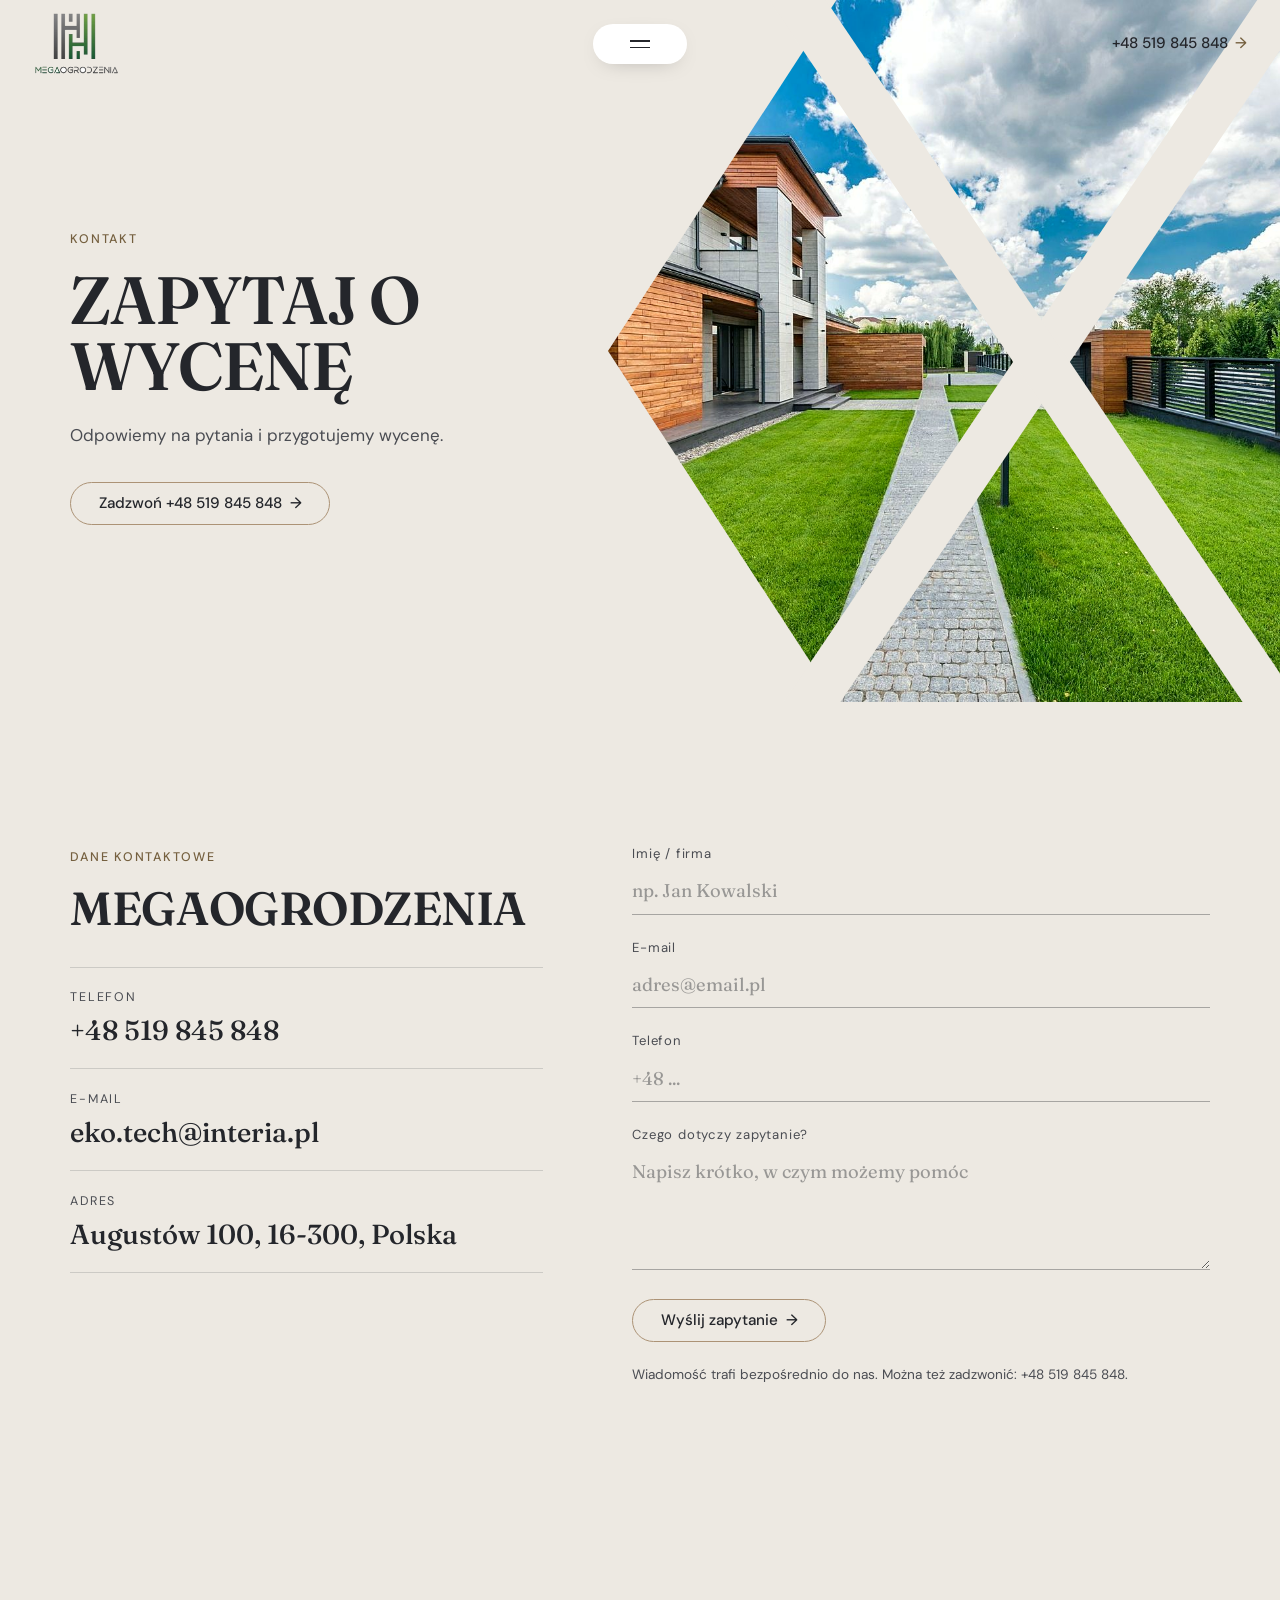
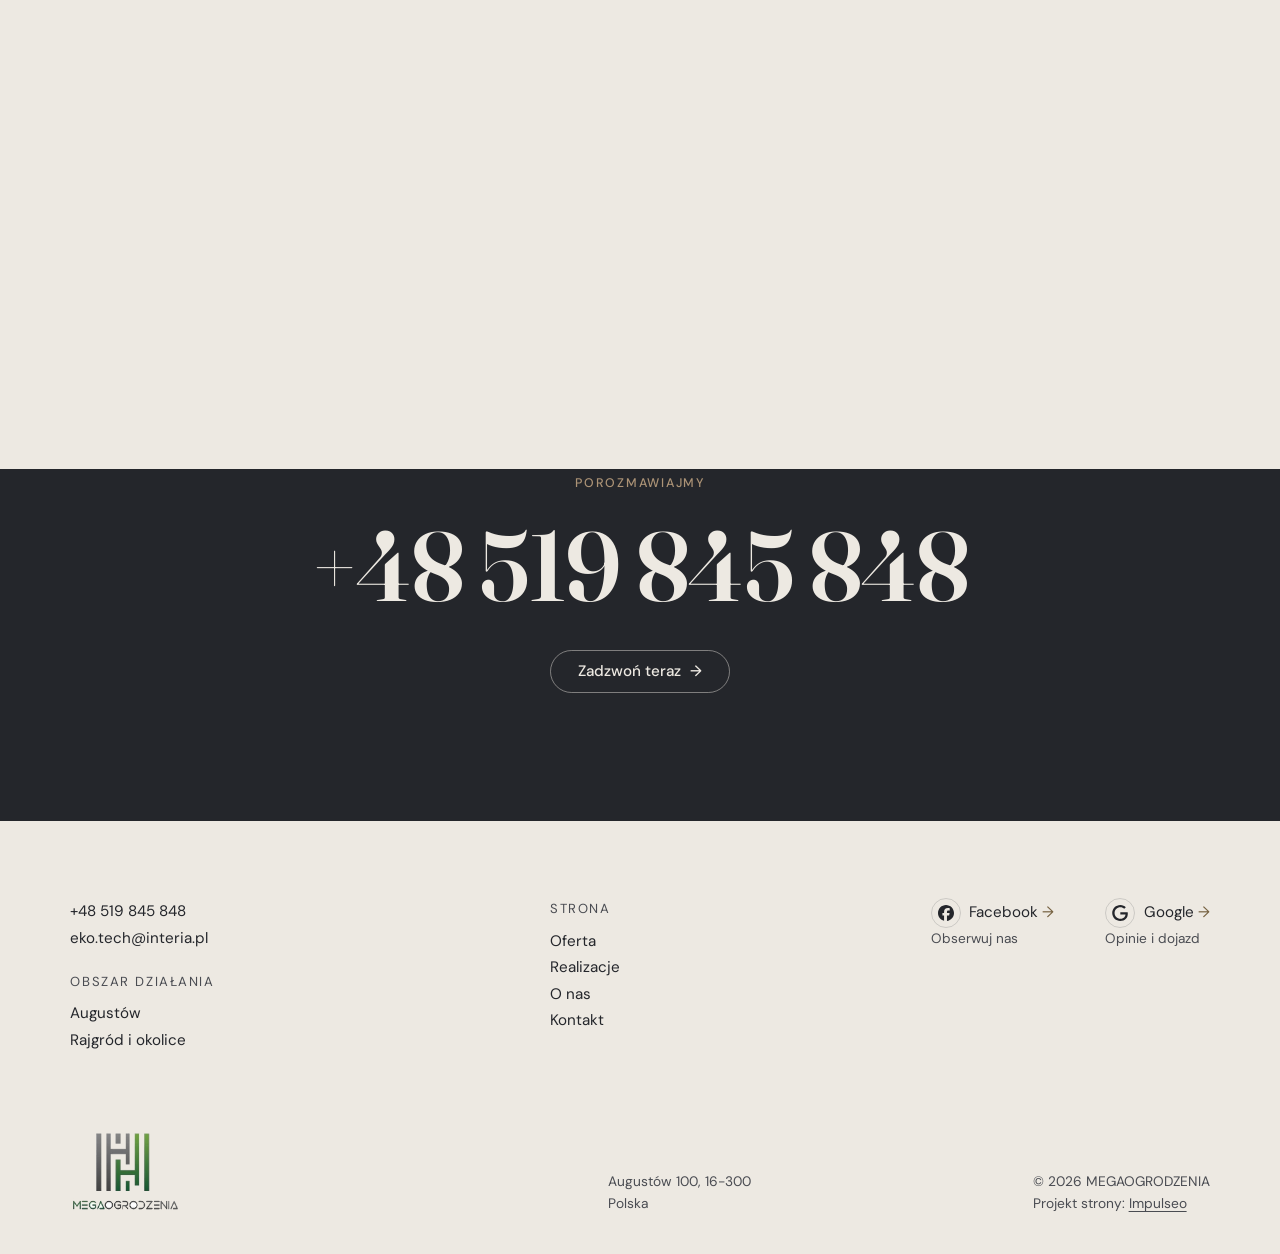
==== commit 0cc80902: "[claude-edit][cmt:e538ad3b-aef0-422f-a5f3-ee25097d07b5] przebudowa wyglądu w stylu klindworthroofing" ====
--- a/kontakt.html
+++ b/kontakt.html
@@ -19,43 +19,54 @@
 <meta name="twitter:card" content="summary_large_image">
 <link rel="preconnect" href="https://fonts.googleapis.com">
 <link rel="preconnect" href="https://fonts.gstatic.com" crossorigin>
-<link href="https://fonts.googleapis.com/css2?family=Space+Grotesk:wght@500;600;700&family=DM+Sans:opsz,wght@9..40,400;9..40,500;9..40,600&display=swap" rel="stylesheet">
-<link rel="stylesheet" href="assets/styles.css?v=567baa32">
+<link href="https://fonts.googleapis.com/css2?family=Fraunces:opsz,wght,SOFT,WONK@9..144,400..600,0,0&family=DM+Sans:opsz,wght@9..40,400;9..40,500;9..40,600&display=swap" rel="stylesheet">
+<link rel="stylesheet" href="assets/styles.css?v=20261022">
 </head>
 <body>
 
 <header class="nav">
   <div class="wrap nav-inner">
-    <a class="brand brand-has-logo" href="index.html"><img class="brand-logo" src="img/logo.png" alt="MEGAOGRODZENIA" width="349" height="262" decoding="async"></a>
-    <nav class="nav-links">
+    <a class="nav-brand" href="index.html"><img class="brand-logo" src="img/logo.png" alt="MEGAOGRODZENIA" width="349" height="262" decoding="async"></a>
+    <button class="nav-toggle" aria-label="Menu" aria-controls="menu"><span></span><span></span><span></span></button>
+    <a class="nav-phone" href="tel:+48519845848">+48 519 845 848 <span class="arr">→</span></a>
+  </div>
+</header>
+<nav class="nav-links" id="menu" aria-label="Menu główne">
+  <div class="nl-main">
+      <a href="index.html">Start</a>
       <a href="oferta.html">Oferta</a>
       <a href="realizacje.html">Realizacje</a>
-      <a href="o-nas.html">O nas</a>
-      <a href="kontakt.html" class="active" aria-current="page">Kontakt</a>
-      <a href="tel:+48519845848" class="btn btn-accent">Zadzwoń +48 519 845 848</a>
-    </nav>
-    <button class="nav-toggle" aria-label="Menu"><span></span><span></span><span></span></button>
+      <a href="o-nas.html">O&nbsp;nas</a>
+      <a href="kontakt.html" aria-current="page">Kontakt</a>
   </div>
-</header>
+  <div class="nl-side">
+    <div><p>Telefon</p><a href="tel:+48519845848">+48 519 845 848</a></div>
+    <div><p>E-mail</p><a href="mailto:eko.tech@interia.pl">eko.tech@interia.pl</a></div>
+    <div><p>Obszar działania</p><span>Augustów, Rajgród i&nbsp;okolice</span></div>
+    <div><p>Obserwuj nas</p><a href="https://www.facebook.com/megaogrodzenia1/" target="_blank" rel="noopener">Facebook →</a></div>
+  </div>
+</nav>
 
 <main>
-<section class="pagehead">
-  <img src="img/g8.jpg" alt="MEGAOGRODZENIA - Zapytaj o wycenę" width="1600" height="1068" decoding="async">
-  <div class="wrap">
-    <span class="eyebrow">Kontakt</span>
-    <h1>Zapytaj o wycenę</h1>
-    <p>Odpowiemy na pytania i przygotujemy wycenę.</p>
+<section class="hero-kw kw-hero kw-pagehead">
+  <div class="kw-art"><img src="img/g8.jpg" alt="Front posesji z ogrodzeniem" width="1600" height="1068" fetchpriority="high" decoding="async"></div>
+  <div class="kw-hero-copy">
+    <span class="kick">Kontakt</span>
+    <h1>Zapytaj o&nbsp;wycenę</h1>
+    <p>Odpowiemy na pytania i&nbsp;przygotujemy wycenę.</p>
+    <a class="pill" href="tel:+48519845848">Zadzwoń +48 519 845 848 <span class="arr">→</span></a>
   </div>
 </section>
-<section>
+
+<section class="sec">
   <div class="wrap contact-grid">
     <div class="reveal">
-      <span class="eyebrow">Dane kontaktowe</span>
-      <h2 style="margin:var(--space-4) 0 var(--space-6)">MEGAOGRODZENIA</h2>
+      <span class="kick">Dane kontaktowe</span>
+      <h2 class="kw-h2">MEGAOGRODZENIA</h2>
       <div class="info-list">
-        <div class="info-row"><div class="ic"><svg class="ico-tel" width="16" height="16" viewBox="0 0 24 24" fill="none" aria-hidden="true"><path d="M6.6 10.8a15.5 15.5 0 0 0 6.6 6.6l2.2-2.2a1 1 0 0 1 1-.24 11.4 11.4 0 0 0 3.6.58 1 1 0 0 1 1 1V20a1 1 0 0 1-1 1A17 17 0 0 1 3 4a1 1 0 0 1 1-1h3.5a1 1 0 0 1 1 1c0 1.25.2 2.46.58 3.6a1 1 0 0 1-.25 1l-2.23 2.2Z" fill="currentColor"/></svg></div><div><div class="lbl">Telefon</div><a class="val" href="tel:+48519845848">+48 519 845 848</a></div></div>
-        <div class="info-row"><div class="ic"><svg class="ico-mail" width="16" height="16" viewBox="0 0 24 24" fill="none" aria-hidden="true"><rect x="3.2" y="5.5" width="17.6" height="13" rx="1.6" stroke="currentColor" stroke-width="1.6"/><path d="M4 7l8 6 8-6" stroke="currentColor" stroke-width="1.6" stroke-linecap="round" stroke-linejoin="round"/></svg></div><div><div class="lbl">E-mail</div><a class="val" href="mailto:eko.tech@interia.pl">eko.tech@interia.pl</a></div></div>
-        <div class="info-row"><div class="ic"><svg class="ico-pin" width="16" height="16" viewBox="0 0 24 24" fill="none" aria-hidden="true"><path d="M12 21s7-6.1 7-11.5A7 7 0 0 0 5 9.5C5 14.9 12 21 12 21Z" stroke="currentColor" stroke-width="1.6" fill="none"/><circle cx="12" cy="9.5" r="2.4" fill="currentColor"/></svg></div><div><div class="lbl">Adres</div><div class="val">Augustów 100, 16-300, Polska</div></div></div>
+        <div class="info-row"><div class="lbl">Telefon</div><a class="val" href="tel:+48519845848">+48 519 845 848</a></div>
+        <div class="info-row"><div class="lbl">E-mail</div><a class="val" href="mailto:eko.tech@interia.pl">eko.tech@interia.pl</a></div>
+        <div class="info-row"><div class="lbl">Adres</div><div class="val">Augustów 100, 16-300, Polska</div></div>
       </div>
     </div>
     <div class="reveal">
@@ -67,54 +78,57 @@
         <div class="fld"><label for="email">E-mail</label><input id="email" name="email" type="email" placeholder="adres@email.pl" required></div>
         <div class="fld"><label for="phone">Telefon</label><input id="phone" name="phone" type="tel" placeholder="+48 ..."></div>
         <div class="fld"><label for="msg">Czego dotyczy zapytanie?</label><textarea id="msg" name="message" placeholder="Napisz krótko, w czym możemy pomóc" required></textarea></div>
-        <button type="submit" class="btn btn-accent" style="width:100%;justify-content:center">Wyślij zapytanie <span class="arr">→</span></button>
+        <button type="submit" class="pill">Wyślij zapytanie <span class="arr">→</span></button>
         <p class="note">Wiadomość trafi bezpośrednio do nas. Można też zadzwonić: +48 519 845 848.</p>
       </form>
     </div>
   </div>
 </section>
-<section style="padding-top:0">
+<section style="padding-bottom:clamp(64px,8vw,120px)">
   <div class="wrap reveal">
-    <iframe class="map" title="MEGAOGRODZENIA - Augustów" src="https://maps.google.com/maps?q=53.8371222%2C22.9695037&z=15&output=embed" loading="lazy" referrerpolicy="no-referrer-when-downgrade"></iframe>
+    <iframe class="map" title="MEGAOGRODZENIA - Augustów" src="https://maps.google.com/maps?q=53.8371222%2C22.9695037&amp;z=15&amp;output=embed" loading="lazy" referrerpolicy="no-referrer-when-downgrade"></iframe>
+  </div>
+</section>
+<section class="dark kw-call">
+  <div class="wrap reveal">
+    <span class="kick">Porozmawiajmy</span>
+    <a class="big" href="tel:+48519845848">+48 519 845 848</a>
+    <a class="pill" href="tel:+48519845848">Zadzwoń teraz <span class="arr">→</span></a>
   </div>
 </section>
 </main>
 
-<footer>
+<footer class="kw-foot">
   <div class="wrap">
-    <div class="foot-grid">
-      <div class="foot-brand">
-        <div class="name">MEGAOGRODZENIA</div>
-        <p>Projektujemy i dostarczamy nowoczesne ogrodzenia.</p>
+    <div class="kf-top">
+      <div class="kf-list">
+        <a href="tel:+48519845848">+48 519 845 848</a>
+        <a href="mailto:eko.tech@interia.pl">eko.tech@interia.pl</a>
+        <span class="h" style="margin-top:1.2rem">Obszar działania</span>
+        <span>Augustów</span>
+        <span>Rajgród i&nbsp;okolice</span>
       </div>
-      <div class="foot-col">
-        <h4>Nawigacja</h4>
+      <div class="kf-list">
+        <span class="h">Strona</span>
         <a href="oferta.html">Oferta</a>
         <a href="realizacje.html">Realizacje</a>
-        <a href="o-nas.html">O nas</a>
+        <a href="o-nas.html">O&nbsp;nas</a>
         <a href="kontakt.html">Kontakt</a>
       </div>
-      <div class="foot-col">
-        <h4>Kontakt</h4>
-        <a href="tel:+48519845848">+48 519 845 848</a>
-        <a href="mailto:eko.tech@interia.pl">eko.tech@interia.pl</a>
-        <p>Augustów 100, 16-300, Polska</p>
-        <a href="https://maps.google.com/?cid=2182319822488130662&g_mp=Cidnb29nbGUubWFwcy5wbGFjZXMudjEuUGxhY2VzLlNlYXJjaFRleHQQAhgEIAA" target="_blank" rel="noopener">Jak dojechać →</a>
-      <div class="foot-soc">
-        <a class="soc" href="https://www.facebook.com/megaogrodzenia1/" target="_blank" rel="noopener" aria-label="Facebook - MEGAOGRODZENIA"><svg viewBox="0 0 24 24" aria-hidden="true" focusable="false"><path d="M9.101 23.691v-7.98H6.627v-3.667h2.474v-1.58c0-4.085 1.848-5.978 5.858-5.978.401 0 .955.042 1.468.103a8.68 8.68 0 0 1 1.141.195v3.325a8.623 8.623 0 0 0-.653-.036 26.805 26.805 0 0 0-.733-.009c-.707 0-1.259.096-1.675.309a1.686 1.686 0 0 0-.679.622c-.258.42-.374.995-.374 1.752v1.297h3.919l-.386 2.103-.287 1.564h-3.246v8.245C19.396 23.238 24 18.179 24 12.044c0-6.627-5.373-12-12-12s-12 5.373-12 12c0 5.628 3.874 10.35 9.101 11.647Z" fill="currentColor"/></svg></a>
-        <a class="soc" href="https://maps.google.com/?cid=2182319822488130662&g_mp=Cidnb29nbGUubWFwcy5wbGFjZXMudjEuUGxhY2VzLlNlYXJjaFRleHQQAhgEIAA" target="_blank" rel="noopener" aria-label="Google - MEGAOGRODZENIA"><svg viewBox="0 0 24 24" aria-hidden="true" focusable="false"><path d="M12.48 10.92v3.28h7.84c-.24 1.84-.853 3.187-1.787 4.133-1.147 1.147-2.933 2.4-6.053 2.4-4.827 0-8.6-3.893-8.6-8.72s3.773-8.72 8.6-8.72c2.6 0 4.507 1.027 5.907 2.347l2.307-2.307C18.747 1.44 16.133 0 12.48 0 5.867 0 .307 5.387.307 12s5.56 12 12.173 12c3.573 0 6.267-1.173 8.373-3.36 2.16-2.16 2.84-5.213 2.84-7.667 0-.76-.053-1.467-.173-2.053H12.48z" fill="currentColor"/></svg></a>
-      </div>
-      </div>
+      <div class="kf-soc"><a href="https://www.facebook.com/megaogrodzenia1/" target="_blank" rel="noopener"><span class="soc" aria-hidden="true"><svg viewBox="0 0 24 24" width="16" height="16" focusable="false"><path d="M9.101 23.691v-7.98H6.627v-3.667h2.474v-1.58c0-4.085 1.848-5.978 5.858-5.978.401 0 .955.042 1.468.103a8.68 8.68 0 0 1 1.141.195v3.325a8.623 8.623 0 0 0-.653-.036 26.805 26.805 0 0 0-.733-.009c-.707 0-1.259.096-1.675.309a1.686 1.686 0 0 0-.679.622c-.258.42-.374.995-.374 1.752v1.297h3.919l-.386 2.103-.287 1.564h-3.246v8.245C19.396 23.238 24 18.179 24 12.044c0-6.627-5.373-12-12-12s-12 5.373-12 12c0 5.628 3.874 10.35 9.101 11.647Z" fill="currentColor"/></svg></span>Facebook <span class="arr">→</span></a><small>Obserwuj nas</small></div>
+      <div class="kf-soc"><a href="https://maps.google.com/?cid=2182319822488130662&amp;g_mp=Cidnb29nbGUubWFwcy5wbGFjZXMudjEuUGxhY2VzLlNlYXJjaFRleHQQAhgEIAA" target="_blank" rel="noopener"><span class="soc" aria-hidden="true"><svg viewBox="0 0 24 24" width="16" height="16" focusable="false"><path d="M12.48 10.92v3.28h7.84c-.24 1.84-.853 3.187-1.787 4.133-1.147 1.147-2.933 2.4-6.053 2.4-4.827 0-8.6-3.893-8.6-8.72s3.773-8.72 8.6-8.72c2.6 0 4.507 1.027 5.907 2.347l2.307-2.307C18.747 1.44 16.133 0 12.48 0 5.867 0 .307 5.387.307 12s5.56 12 12.173 12c3.573 0 6.267-1.173 8.373-3.36 2.16-2.16 2.84-5.213 2.84-7.667 0-.76-.053-1.467-.173-2.053H12.48z" fill="currentColor"/></svg></span>Google <span class="arr">→</span></a><small>Opinie i&nbsp;dojazd</small></div>
     </div>
-    <div class="foot-bot">
-      <span>© 2026 MEGAOGRODZENIA</span>
-      <span>Projekt strony: <a class="foot-credit" href="https://impulseo.pl" target="_blank" rel="noopener">Impulseo</a></span>
+    <div class="kf-bot">
+      <div><img src="img/logo.png" alt="MEGAOGRODZENIA" width="349" height="262" loading="lazy" decoding="async"></div>
+      <div>Augustów 100, 16-300<br>Polska</div>
+      <div>© 2026 MEGAOGRODZENIA<br>Projekt strony: <a class="foot-credit" href="https://impulseo.pl" target="_blank" rel="noopener">Impulseo</a></div>
     </div>
   </div>
 </footer>
-<div class="sticky-call"><a class="sc-call" href="tel:+48519845848"><svg class="ico-tel" width="16" height="16" viewBox="0 0 24 24" fill="none" aria-hidden="true"><path d="M6.6 10.8a15.5 15.5 0 0 0 6.6 6.6l2.2-2.2a1 1 0 0 1 1-.24 11.4 11.4 0 0 0 3.6.58 1 1 0 0 1 1 1V20a1 1 0 0 1-1 1A17 17 0 0 1 3 4a1 1 0 0 1 1-1h3.5a1 1 0 0 1 1 1c0 1.25.2 2.46.58 3.6a1 1 0 0 1-.25 1l-2.23 2.2Z" fill="currentColor"/></svg> Zadzwoń</a><a class="sc-quote" href="kontakt.html">Zadzwoń</a></div>
+<div class="sticky-call"><a class="sc-call" href="tel:+48519845848">Zadzwoń</a><a class="sc-quote" href="kontakt.html">Wycena</a></div>
 <div class="demo-wazne" data-do="2026-10-28" data-cykl="3" hidden><svg class="dw-ico" width="13" height="13" viewBox="0 0 24 24" fill="none" aria-hidden="true"><circle cx="12" cy="12" r="8.6" stroke="currentColor" stroke-width="1.8"/><path d="M12 7.2V12l3.3 2" stroke="currentColor" stroke-width="1.8" stroke-linecap="round"/></svg><span class="dw-txt"></span></div>
 
-<script src="assets/main.js"></script>
+<script src="assets/main.js?v=20261022"></script>
+<script src="assets/kw.js?v=20261022"></script>
 </body>
 </html>
--- a/assets/styles.css
+++ b/assets/styles.css
@@ -1,1335 +1,287 @@
-/* ============================================================
-   STOLBASZ — premium, architektoniczny B2B fit-out
-   Jasna paleta, zero brązu. System wg premium-web-craft.
-   Projekt strony: Impulseo (impulseo.pl)
-   ============================================================ */
-
+/* MEGAOGRODZENIA - układ w stylu klindworthroofing.com (prośba Szymona 22.10.2026):
+   krem + grafit + brąz, szeryfowe wersaliki, ukośny kadr w hero, ciemne sekcje
+   z ogromnymi napisami, kafle realizacji nachodzące na siebie przy przewijaniu. */
 :root{
-  /* PALETA — jasna, architektoniczna, chłodna */
-  --paper:#F4F6F8;          /* główne tło */
-  --paper-2:#E7EBEF;        /* sekcje alternatywne (chłodny jasny szary) */
-  --paper-3:#E7EBEF;        /* delikatne wypełnienia */
-  --ink:#15212E;            /* tekst główny — chłodny grafit */
-  --ink-soft:#243443;       /* nagłówki drugorzędne */
-  --muted:#6B7785;          /* tekst poboczny */
-  --line:rgba(21,33,46,.12);/* hairline */
-  --accent:#E8A317;         /* stonowany petrol-slate — jedyny akcent */
-  --accent-d:#C9870C;
-  --accent-soft:rgba(232,163,23,.10);
-  --dark:#15212E;           /* sekcje ciemne (stopka/CTA) */
-
-  /* HOVER ZDJĘĆ — JEDEN standard dla całego silnika (decyzja K. 04.08.2026, artefakt z wariantami).
-     AKTUALNE (K.+Szymon 09.08.2026, wybór z artefaktu 6 wariantów): zoom 1.05 przy 1.4s -
-     przy tak długim czasie mocniejszy kadr NIE skacze, tylko „oddycha". Poprzedni standard
-     (1.02 / .55s z 04.08) odbierany jako dynamiczny i szybki.
-     Spoczynek lekko przygaszony, ale TYLKO tam, gdzie jest mysz (@media hover:hover) —
-     na telefonie zdjęcia zostają w pełnej jasności. */
-  --img-zoom:1.05;                   /* K.+Szymon 09.08: wariant F z artefaktu porównawczego */
-  --img-rest:brightness(.95) saturate(.99);
-  --img-hot:brightness(1.06) saturate(1.05);
-  --img-dur:1.4s;                    /* K.+Szymon 09.08 (wariant F): powoli = elegancko */
-  --img-ease:cubic-bezier(.16,.84,.44,1);  /* miękki ogon, efekt „oddychania" */
-
-  /* ODSTĘPY — skala 4/8 */
-  --space-1:4px; --space-2:8px; --space-3:12px; --space-4:16px; --space-5:24px;
-  --space-6:32px; --space-7:48px; --space-8:64px; --space-9:96px; --space-10:128px;
-
-  /* TYPOGRAFIA — fluid clamp() (skala podbita 16.07.2026: większe, czytelniejsze litery — uwaga Adama) */
-  --text-sm:clamp(.9rem,.87rem + .12vw,1rem);
-  --text-base:clamp(1.08rem,1.04rem + .18vw,1.2rem);
-  --text-lg:clamp(1.24rem,1.15rem + .34vw,1.44rem);
-  --text-h3:clamp(1.34rem,1.22rem + .55vw,1.66rem);
-  --text-h2:clamp(2.1rem,1.66rem + 2.1vw,3.1rem);
-  --text-h1:clamp(2.9rem,2.1rem + 4vw,5.1rem);
-
-  /* PROMIENIE — architektoniczne, raczej ostre */
-  --r-sm:3px; --r-md:6px; --r-lg:10px;
-
-  /* RUCH */
-  --ease:cubic-bezier(.25,.46,.45,.94); --dur:.24s;
-
-  /* CIENIE — miękkie, warstwowe */
-  --sh-sm:0 1px 2px rgba(16,24,32,.04), 0 2px 8px rgba(16,24,32,.05);
-  --sh-md:0 2px 6px rgba(16,24,32,.05), 0 12px 28px -8px rgba(16,24,32,.12);
-  --sh-lg:0 6px 14px rgba(16,24,32,.07), 0 26px 56px -18px rgba(16,24,32,.22);
-
-  --hairline:1px solid var(--line);
-
-  --font-display:'Space Grotesk','Inter',sans-serif;
-  --font-body:'DM Sans','Inter',sans-serif;
-}
-
-*{box-sizing:border-box;margin:0;padding:0}
-html{scroll-behavior:smooth}
-body{
-  font-family:var(--font-body);
-  font-size:var(--text-base);
-  line-height:1.65;
-  color:var(--ink);
-  background:var(--paper);
-  -webkit-font-smoothing:antialiased;
-  text-rendering:optimizeLegibility;
-}
-img{max-width:100%;height:auto;display:block}  /* height:auto = width/height z atrybutów trzyma proporcje (TOP#12) */
+  --cream:#EDE9E2;--cream-2:#E3DED5;--ink:#24262B;--ink-2:#2E3036;--ink-soft:#4A4C52;
+  --bronze:#AC9376;--bronze-d:#75603F;--line:rgba(36,38,43,.16);--line-l:rgba(237,233,226,.22);
+  --serif:'Fraunces',Georgia,'Times New Roman',serif;--sans:'DM Sans',Arial,sans-serif;
+  --ease:cubic-bezier(.16,.84,.44,1);--pad:clamp(20px,5.5vw,80px);--nav-h:88px;
+  --accent:var(--bronze);--accent-d:var(--bronze-d);--paper:var(--cream);--line-c:var(--line);
+}
+*,*::before,*::after{box-sizing:border-box}
+html{-webkit-text-size-adjust:100%;scroll-behavior:smooth}
+body{margin:0;background:var(--cream);color:var(--ink);font:400 1rem/1.6 var(--sans);-webkit-font-smoothing:antialiased;overflow-x:hidden}
+img{max-width:100%;display:block}
 a{color:inherit;text-decoration:none}
-
-.wrap{width:min(92%,1180px);margin-inline:auto}
-section{padding-block:clamp(52px,6.5vw,96px)}
-
-h1,h2,h3{font-family:var(--font-display);font-weight:700;line-height:1.08;letter-spacing:-.02em;color:var(--ink)}
-h1{font-size:var(--text-h1);letter-spacing:-.035em}
-h2{font-size:var(--text-h2);letter-spacing:-.025em}
-h3{font-size:var(--text-h3)}
-/* MIARA — długość wiersza. WCAG 2.2 SC 1.4.8: max 80 znaków; Butterick: 45–90.
-   68ch daje realnie 72–78 znaków polskiego tekstu, czyli z zapasem pod granicą.
-   Wcześniej limit miał TYLKO <p> — <li>, <blockquote> i <dd> nie miały żadnego,
-   i to jedyny powód, dla którego 23 bloki na dwóch oddanych stronach jadą po
-   83–106 znaków w wierszu (pomiar 07.08.2026, bramka `miara`).
-   ⚠️ Listy i definicje ograniczamy TYLKO bez klasy: `ul`/`ol` z klasą to u nas
-   układ (siatki kafli, menu), a nie tekst ciągły — tam miarę wyznacza układ. */
-/* 60ch, nie 68ch (K. 10.08): po zmianie fontów na węższe kroje (DM Sans i spółka)
-   w 68ch mieściło się ~90 znaków - bramka pikselowa słusznie zgłaszała przekroczenie
-   granicy 80. Pomiar na żywej przeglądarce: 60ch = 90 znaków, 53ch = ~78 znaków, czyli normę WCAG 1.4.8. */
-:root{ --miara:53ch }
-p{max-width:min(100%,var(--miara))}
-blockquote,
-ul:not([class])>li, ol:not([class])>li,
-dl:not([class])>dd{max-width:min(100%,var(--miara))}
-
-/* ⚠️ Świadomie BEZ wyjątku `.tile p,.card p,.svc p{max-width:none}`, choć nasuwa się sam:
-   te akapity BYŁY już ograniczone (stare `p{max-width:65ch}`), więc „wyjątek" nie odblokowałby
-   niczego nowego — tylko ROZLUŹNIŁ stan sprzed zmiany na wszystkich demach naraz.
-   `figcaption` żadna z reguł wyżej nie dotyczy, więc też nie potrzebuje zwolnienia. */
-
-/* ŁAMANIE. `balance` wyrównuje długości wierszy w nagłówku, `pretty` pilnuje ostatniego
-   wiersza akapitu, żeby nie został w nim jeden wyraz. Obsługiwane od Chrome 117 /
-   Safari 17.5; starsze przeglądarki po prostu ignorują tę własność.
-   `text-wrap:pretty` nie występowało dotąd ANI RAZ w silniku ani w repo klientów. */
-h1,h2,h3,.lead,.lede{text-wrap:balance}
-p,li,blockquote,dd{text-wrap:pretty}
-
-.eyebrow{
-  font-family:var(--font-body);
-  font-size:var(--text-sm);
-  font-weight:600;
-  letter-spacing:.18em;
-  text-transform:uppercase;
-  color:var(--accent);
-  display:inline-flex;align-items:center;gap:var(--space-3);
-}
-/* flex:none + margin-top = kreska trzyma się PIERWSZEJ linii. Wcześniej align-items:center
-   centrowało ją względem całego bloku i przy zawinięciu (długi kicker typu
-   „…WNĘTRZ · LESZNO · OD 2019") druga linia lądowała z brzydkim wcięciem. */
-.eyebrow{align-items:flex-start}
-.eyebrow>*,.eyebrow{text-wrap:balance}   /* dlugi kicker lamal sie na sierote typu samo „2019" w drugiej linii */
-.eyebrow::before{content:"";width:28px;height:1px;background:var(--accent);display:inline-block;flex:none;margin-top:.62em}
-
-.muted{color:var(--muted)}
-.lead{font-size:var(--text-lg);line-height:1.55;color:var(--ink-soft);max-width:50ch}
-
-/* ---------- BUTTONS ---------- */
-.btn{
-  display:inline-flex;align-items:center;gap:var(--space-2);
-  font-weight:600;font-size:var(--text-sm);letter-spacing:.02em;
-  padding:var(--space-4) var(--space-6);
-  border-radius:var(--r-sm);
-  transition:transform var(--dur) var(--ease),box-shadow var(--dur) var(--ease),background var(--dur) var(--ease);
-  cursor:pointer;border:1px solid transparent;
-}
-.btn-accent{background:var(--accent);color:#fff;box-shadow:var(--sh-sm)}
-.btn-accent:hover{background:var(--accent-d);transform:translateY(-2px);box-shadow:var(--sh-md)}
-.btn-accent:active{transform:translateY(0);box-shadow:var(--sh-sm)}
-.btn-ghost{background:transparent;color:var(--ink);border-color:var(--line)}
-.btn-ghost:hover{border-color:var(--accent);color:var(--accent);transform:translateY(-2px)}
-.btn-light{background:#fff;color:var(--ink);box-shadow:var(--sh-sm)}
-.btn-light:hover{transform:translateY(-2px);box-shadow:var(--sh-md)}
-.btn .arr{transition:transform var(--dur) var(--ease)}
-.btn:hover .arr{transform:translateX(4px)}
-
-/* ---------- NAV ---------- */
-.nav{
-  position:sticky;top:0;z-index:50;
-  background:color-mix(in srgb,var(--paper) 88%,transparent);
-  backdrop-filter:saturate(140%) blur(10px);
-  border-bottom:var(--hairline);
-}
-.nav-inner{display:flex;align-items:center;justify-content:space-between;gap:var(--space-5);height:72px}
-/* ANTY-NACHODZENIE (K. 05.08.2026): długa nazwa firmy + przycisk z pełnym numerem nie mieściły się w pasku
-   i flex ściskał linki PONIŻEJ ich treści - "Kontakt" wchodził na ramkę "Zadzwoń +48 ...". Teraz ustępuje
-   nazwa marki (skrót wielokropkiem), a menu i przycisk nigdy się nie kurczą ani nie zachodzą na siebie. */
-.brand{display:flex;flex-direction:column;line-height:1;min-width:0;flex:0 1 auto}
-.brand .name{font-family:var(--font-display);font-weight:800;font-size:1.35rem;letter-spacing:.04em;white-space:nowrap;overflow:hidden;text-overflow:ellipsis}
-.brand .sub{font-size:.62rem;letter-spacing:.34em;text-transform:uppercase;color:var(--muted);margin-top:5px;white-space:nowrap;overflow:hidden;text-overflow:ellipsis}
-.nav-links{display:flex;align-items:center;gap:var(--space-6);flex:0 0 auto}
-.nav-links a{font-size:var(--text-sm);font-weight:500;color:var(--ink-soft);position:relative;padding-block:4px;white-space:nowrap;transition:color var(--dur) var(--ease)}
-.nav-links a::after{content:"";position:absolute;left:0;bottom:0;width:0;height:1.5px;background:var(--accent);transition:width var(--dur) var(--ease)}
-.nav-links a:hover,.nav-links a.active{color:var(--ink)}
-.nav-links a:hover::after,.nav-links a.active::after{width:100%}
-.nav-links .btn{padding:var(--space-2) var(--space-5)}
-/* przyciski w nav: właściwy kolor (przebij .nav-links a) + bez podkreślenia */
-.nav-links a.btn-accent{color:#fff}
-.nav-links a.btn-ghost,.nav-links a.btn-light{color:var(--ink)}
-/* CTA w pasku: NIE podkreślenie spod linków menu, ale ten sam przelatujący błysk,
-   co na wszystkich innych przyciskach (zgłoszenie K. 13.08.2026 - „na hero jest efekt
-   światła przechodzącego przez przycisk, na navbarze go nie ma, a mają być identyczne").
-   Reguła `.nav-links a::after` jest silniejsza od `.btn::after`, więc trzeba jej
-   geometrię wyzerować i wpisać połysk z nazwy - samo `display:none` gasiło efekt. */
-.nav-links a.btn::after{
-  display:block;content:"";position:absolute;inset:0;z-index:-1;pointer-events:none;
-  width:auto;height:auto;border-radius:inherit;   /* kasuje geometrię podkreślenia (width:0;height:1.5px) */
-  background:linear-gradient(100deg,transparent 32%,rgba(255,255,255,.20) 50%,transparent 68%);
-  translate:-120% 0}
-@media (prefers-reduced-motion:no-preference){
-  .nav-links a.btn:hover::after{translate:120% 0;transition:translate .75s var(--mt-ease,cubic-bezier(.16,.84,.44,1))}
-}
-.nav-toggle{display:none;background:none;border:none;cursor:pointer;flex-direction:column;gap:5px;padding:8px}
-.nav-toggle span{width:24px;height:2px;background:var(--ink);transition:var(--dur)}
-/* Ciasny zakres MIĘDZY menu mobilnym a pełnym pulpitem: zbijamy odstępy i nazwę marki,
-   żeby wszystko zmieściło się naturalnie, zanim w ogóle dojdzie do skracania wielokropkiem. */
-@media(max-width:1280px) and (min-width:921px){
-  .nav-links{gap:var(--space-4)}
-  .nav-links .btn{padding:var(--space-2) var(--space-4)}
-  .brand .name{font-size:1.15rem}
-}
-
-/* ---------- HERO (split) ---------- */
-.hero{position:relative;overflow:hidden;border-bottom:var(--hairline)}
-.hero-grid{display:grid;grid-template-columns:1.05fr .95fr;gap:clamp(24px,4vw,60px);align-items:center;
-  padding-block:clamp(36px,4.5vw,64px)}
-.hero-copy .eyebrow{margin-bottom:var(--space-5)}
-.hero-copy h1{margin-bottom:var(--space-5)}
-.hero-copy .lead{margin-bottom:var(--space-7)}
-.hero-actions{display:flex;flex-wrap:wrap;gap:var(--space-4)}
-.hero-art{position:relative;aspect-ratio:4/3;border-radius:var(--r-lg);overflow:hidden;box-shadow:var(--sh-lg)}
-.hero-art img{width:100%;height:100%;object-fit:cover}
-.hero-art::after{content:"";position:absolute;inset:0;background:linear-gradient(180deg,transparent 55%,rgba(18,24,28,.28))}
-.hero-badge{position:absolute;left:var(--space-5);bottom:var(--space-5);z-index:2;
-  background:rgba(252,252,251,.94);backdrop-filter:blur(4px);
-  border-radius:var(--r-md);padding:var(--space-4) var(--space-5);box-shadow:var(--sh-md);max-width:78%}
-.hero-badge strong{display:block;font-family:var(--font-display);font-size:1rem;letter-spacing:-.01em}
-.hero-badge span{font-size:var(--text-sm);color:var(--muted)}
-
-/* ---------- HERO duży / kinowy (strona główna) ---------- */
-.hero-cine{position:relative;min-height:clamp(560px,82vh,840px);min-height:clamp(560px,82svh,840px);display:flex;align-items:center;overflow:hidden;border-bottom:var(--hairline)}
-.hero-cine>img{position:absolute;inset:0;width:100%;height:100%;object-fit:cover;z-index:0}
-.hero-cine::after{content:"";position:absolute;inset:0;z-index:1;
-  background:linear-gradient(95deg,rgba(13,18,23,.86) 0%,rgba(13,18,23,.64) 32%,rgba(13,18,23,.24) 62%,rgba(13,18,23,.04) 100%)}
-.hero-cine .wrap{position:relative;z-index:2;padding-block:var(--space-8)}
-.hero-cine .hero-copy{max-width:660px}
-.hero-cine .eyebrow{color:#fff;margin-bottom:var(--space-5)}
-.hero-cine .eyebrow::before{background:#fff}
-.hero-cine h1{color:#fff;margin-bottom:var(--space-5);font-size:clamp(2.9rem,2rem + 4.4vw,5.2rem);text-wrap:balance}
-.hero-cine .lead{color:rgba(255,255,255,.92);max-width:48ch;margin-bottom:var(--space-7)}
-.hero-cine .hero-actions{display:flex;flex-wrap:wrap;gap:var(--space-4)}
-/* NISKIE OKNO (laptop z dokiem i paskami przeglądarki ma ~700-780 px wysokości widoku):
-   H1 do 5.2rem + długi lead nie mieściły się i przyciski wypadały POD krawędź ekranu -
-   klient widział stronę bez ani jednego CTA. Skalujemy w dół, zamiast przycinać treść. */
-@media(min-width:821px) and (max-height:820px){
-  .hero-cine{min-height:clamp(520px,94svh,780px)}
-  .hero-cine .wrap{padding-block:var(--space-6)}
-  .hero-cine h1{font-size:clamp(2.2rem,1.5rem + 2.6vw,3.6rem);margin-bottom:var(--space-4)}
-  .hero-cine .eyebrow{margin-bottom:var(--space-4)}
-  .hero-cine .lead{margin-bottom:var(--space-5);max-width:44ch}
-}
-@media(max-width:680px){
-  .hero-cine{min-height:clamp(520px,76vh,640px);min-height:clamp(520px,76svh,640px);align-items:flex-end}
-  .hero-cine::after{background:linear-gradient(0deg,rgba(13,18,23,.9) 6%,rgba(13,18,23,.45) 55%,rgba(13,18,23,.25) 100%)}
-  .hero-cine .wrap{padding-bottom:var(--space-9)}
-  /* TELEFON (~90% oglądających): lead potrafił zająć 8 linii i zepchnąć CTA poza pierwszy ekran.
-     Zwężamy interlinię i skalę - treści nie ucinamy, bo to ona sprzedaje. */
-  .hero-cine .lead{font-size:.98rem;line-height:1.5;margin-bottom:var(--space-5)}
-  .hero-cine .eyebrow{font-size:.72rem;letter-spacing:.13em;margin-bottom:var(--space-4)}
-  .hero-cine .eyebrow::before{width:20px}
-  .hero-cine h1{margin-bottom:var(--space-4)}
-}
-
-/* full-bleed hero variant (podstrony) */
-.pagehead{position:relative;min-height:46vh;min-height:46svh;display:flex;align-items:flex-end;overflow:hidden;border-bottom:var(--hairline)}
-.pagehead img{position:absolute;inset:0;width:100%;height:100%;object-fit:cover}
-/* 10.08.2026 (decyzja K.): mocniejsze przyciemnienie + cień pod tekstem. Bramka mierzyła na
-   nagłówkach podstron 3,38-3,43:1 przy wymaganych 4,5 — jasne zdjęcie (hala, śnieg, niebo)
-   podchodziło pod biały tekst. Zdjęcia klientów są różne, więc kontrast musi dawać WARSTWA,
-   a nie szczęśliwy dobór kadru. */
-.pagehead::after{content:"";position:absolute;inset:0;background:linear-gradient(180deg,rgba(18,24,28,.40),rgba(18,24,28,.76))}
-.pagehead .wrap{position:relative;z-index:2;padding-block:var(--space-9);color:#fff}
-.pagehead h1{color:#fff;max-width:18ch;text-shadow:0 2px 16px rgba(0,0,0,.55)}
-.pagehead .eyebrow{color:#fff}
-.pagehead .eyebrow::before{background:#fff}
-.pagehead p{color:rgba(255,255,255,.92);margin-top:var(--space-4);max-width:54ch;text-shadow:0 1px 12px rgba(0,0,0,.5)}
-
-/* ---------- STRIP (pasek skrótów / liczby) ---------- */
-.strip{background:var(--dark);color:#fff}
-/* PASEK HASEŁ — standard 04.08.2026 (decyzja K.): 5 haseł w JEDNYM rzędzie, tekst WYŚRODKOWANY,
-   węższe marginesy boczne niż reszta strony (pasek ma iść szerzej), równe wysokości kolumn. */
-.strip .wrap{width:min(96%,1440px);display:grid;grid-template-columns:repeat(5,1fr);
-  gap:var(--space-5);padding-block:var(--space-7);align-items:stretch}
-.strip .item .k{font-family:var(--font-display);font-size:clamp(1.05rem,.82rem + .85vw,1.55rem);
-  font-weight:800;letter-spacing:-.02em;color:#fff;line-height:1.18;text-wrap:balance}
-.strip .item .v{font-size:var(--text-sm);color:rgba(255,255,255,.66);margin-top:var(--space-2);line-height:1.4}
-.strip .item{border-left:2px solid var(--accent);padding-inline:var(--space-4);
-  text-align:center;display:flex;flex-direction:column;justify-content:center}
-/* liczba kolumn = liczba haseł, żeby ostatnie nie zostawało samo w drugim rzędzie.
-   Klasę n-N nadaje multipage.py; domyślnie (bez klasy) pasek jest 5-kolumnowy. */
-.strip.n-2 .wrap{grid-template-columns:repeat(2,1fr)}
-.strip.n-3 .wrap{grid-template-columns:repeat(3,1fr)}
-.strip.n-4 .wrap{grid-template-columns:repeat(4,1fr);gap:var(--space-6)}
-.strip.n-4 .item .k{font-size:clamp(1.3rem,1rem + 1.1vw,2rem)}
-.strip.n-6 .wrap{grid-template-columns:repeat(6,1fr);gap:var(--space-4)}
-.strip.n-6 .item .k{font-size:clamp(.98rem,.8rem + .7vw,1.35rem)}
-/* równe łamanie: zamiast "długa linia + jedno słowo" obie linie zbliżonej długości */
-.strip .item .k{text-wrap:balance}
-
-/* ---------- SECTION HEAD ---------- */
-.head{max-width:48rem;margin-bottom:var(--space-8)}
-.head.center{margin-inline:auto;text-align:center}
-.head .eyebrow{margin-bottom:var(--space-4)}
-.head h2{margin-bottom:var(--space-4)}
-.head p{color:var(--muted);font-size:var(--text-lg);line-height:1.55}
-.head.center p{margin-inline:auto}
-
-/* ---------- INTRO SPLIT ---------- */
-.split{display:grid;grid-template-columns:.92fr 1.08fr;gap:clamp(28px,5vw,80px);align-items:center}
-.split.rev{grid-template-columns:1.08fr .92fr}
-.split.rev .split-art{order:-1}
-.split-art{position:relative;aspect-ratio:5/4;border-radius:var(--r-lg);overflow:hidden;box-shadow:var(--sh-lg)}
+h1,h2,h3,h4{margin:0;font-family:var(--serif);font-weight:500;font-variation-settings:"SOFT" 0,"WONK" 0;letter-spacing:-.01em;line-height:1.08}
+p{margin:0}
+.wrap{width:100%;max-width:1440px;margin:0 auto;padding-inline:var(--pad)}
+.kick{display:inline-block;font:500 .78rem/1.2 var(--sans);letter-spacing:.14em;text-transform:uppercase;color:var(--bronze-d)}
+.dark .kick,.kick-l{color:var(--bronze)}
+.arr{display:inline-block;transition:translate .35s var(--ease)}
+a:hover .arr{translate:4px 0}
+
+/* przyciski - obrys w kształcie pigułki */
+.pill{display:inline-flex;align-items:center;gap:.55em;padding:.85em 1.8em;border:1px solid var(--bronze);border-radius:999px;
+  font:500 .95rem/1 var(--sans);color:var(--ink);background:transparent;transition:background .3s,color .3s,border-color .3s;cursor:pointer}
+.pill:hover{background:var(--ink);border-color:var(--ink);color:var(--cream)}
+.dark .pill,.pill-l{color:var(--cream);border-color:rgba(237,233,226,.45)}
+.dark .pill:hover,.pill-l:hover{background:var(--cream);color:var(--ink);border-color:var(--cream)}
+
+/* ---------- NAWIGACJA ---------- */
+.nav{position:fixed;top:0;left:0;right:0;z-index:120;height:var(--nav-h);transition:background .35s,box-shadow .35s}
+.nav-inner{height:100%;display:grid;grid-template-columns:1fr auto 1fr;align-items:center;max-width:none;padding-inline:clamp(16px,2.6vw,40px)}
+.nav-brand{justify-self:start;transition:opacity .3s}
+.nav-brand img{height:66px;width:auto}
+.nav-phone{justify-self:end;font:500 .95rem/1 var(--sans);display:inline-flex;gap:.45em;align-items:center;transition:opacity .3s}
+.nav-phone .arr{color:var(--bronze-d)}
+.nav-toggle{width:94px;height:40px;border-radius:999px;border:0;background:#fff;display:grid;place-content:center;gap:5px;cursor:pointer;
+  box-shadow:0 6px 22px -12px rgba(0,0,0,.35);transition:transform .3s var(--ease)}
+.nav-toggle:hover{transform:scale(1.05)}
+.nav-toggle span{display:block;width:20px;height:1.5px;background:var(--ink);transition:transform .35s var(--ease),opacity .2s}
+.nav-toggle span:nth-child(3){display:none}
+.nav-toggle[aria-expanded="true"] span:nth-child(1){transform:translateY(3.25px) rotate(45deg)}
+.nav-toggle[aria-expanded="true"] span:nth-child(2){transform:translateY(-3.25px) rotate(-45deg)}
+.nav.nav-solid{background:rgba(237,233,226,.94);backdrop-filter:blur(10px);box-shadow:0 1px 0 var(--line)}
+.nav.nav-hidden{background:transparent;box-shadow:none}
+.nav.nav-hidden .nav-brand,.nav.nav-hidden .nav-phone{opacity:0;pointer-events:none}
+body.menu-open .nav{background:transparent;box-shadow:none}
+body.menu-open .nav-brand,body.menu-open .nav-phone{opacity:0;pointer-events:none}
+
+/* menu pełnoekranowe */
+.nav-links{position:fixed;inset:0;z-index:110;background:var(--ink);color:var(--cream);display:grid;grid-template-columns:1.2fr 1fr;
+  align-items:center;gap:var(--pad);padding:calc(var(--nav-h) + 20px) var(--pad) 48px;
+  opacity:0;visibility:hidden;transition:opacity .45s var(--ease),visibility .45s}
+.nav-links.open{opacity:1;visibility:visible}
+.nl-main{display:flex;flex-direction:column;gap:.1em}
+.nl-main a{font:500 clamp(2.4rem,6vw,5.2rem)/1.05 var(--serif);text-transform:uppercase;letter-spacing:-.01em;color:var(--cream);
+  translate:0 24px;opacity:0;transition:translate .7s var(--ease),opacity .7s var(--ease),color .3s}
+.nav-links.open .nl-main a{translate:0 0;opacity:1}
+.nl-main a:nth-child(2){transition-delay:.05s}.nl-main a:nth-child(3){transition-delay:.1s}
+.nl-main a:nth-child(4){transition-delay:.15s}.nl-main a:nth-child(5){transition-delay:.2s}
+.nl-main a:hover,.nl-main a[aria-current]{color:var(--bronze)}
+.nl-side{display:flex;flex-direction:column;gap:2rem;font-size:1rem}
+.nl-side p{color:rgba(237,233,226,.6);font-size:.85rem;margin-bottom:.4rem}
+.nl-side a{display:block;color:var(--cream)}
+.nl-side a:hover{color:var(--bronze)}
+
+/* ---------- HERO (ukośny kadr) ---------- */
+.kw-hero{position:relative;min-height:max(640px,100svh);display:grid;grid-template-columns:minmax(0,.95fr) minmax(0,1.05fr);background:var(--cream);overflow:hidden}
+.kw-hero-copy{align-self:center;padding:calc(var(--nav-h) + 24px) 0 64px var(--pad);max-width:620px;position:relative;z-index:2}
+.kw-hero h1{font-size:clamp(2.7rem,1.4rem + 4.4vw,5.6rem);line-height:.98;text-transform:uppercase;font-weight:600;margin:1.1rem 0 1.4rem;letter-spacing:-.015em}
+.kw-hero-copy>p{font-size:1.06rem;line-height:1.65;color:var(--ink-soft);max-width:44ch;margin-bottom:2rem}
+.kw-hero-trust{margin-top:1.8rem;font-size:.86rem;color:var(--ink-soft);display:flex;align-items:center;gap:.5em}
+.kw-hero-trust svg{color:var(--bronze-d)}
+.kw-art{position:relative;height:100%;min-height:520px}
+.kw-art>img{position:absolute;inset:0;width:100%;height:100%;object-fit:cover;
+  clip-path:polygon(34% 0,100% 0,100% 100%,34% 100%,0 50%)}
+/* skrzyżowane kremowe pasy - motyw „X" ze wzorca */
+.kw-art::before,.kw-art::after{content:"";position:absolute;z-index:1;background:var(--cream);width:7%;height:150%;top:-25%;left:62%;pointer-events:none}
+.kw-art::before{transform:rotate(34deg)}
+.kw-art::after{transform:rotate(-34deg);left:60%}
+.kw-pagehead{min-height:max(520px,78svh)}
+.kw-pagehead .kw-hero-copy{max-width:600px}
+.kw-pagehead h1{font-size:clamp(2.4rem,1.3rem + 3.6vw,4.6rem)}
+
+/* ---------- SEKCJE OGÓLNE ---------- */
+section{position:relative;display:flow-root}
+.dark{background:var(--ink);color:var(--cream)}
+.sec{padding-block:clamp(80px,11vw,160px)}
+.faded{color:rgba(237,233,226,.58)}
+.muted{color:var(--ink-soft)}
+
+/* co robimy */
+.kw-intro{display:grid;grid-template-columns:minmax(0,1fr) minmax(0,1.3fr);gap:var(--pad);align-items:start}
+.kw-vert{writing-mode:vertical-rl;transform:rotate(180deg);justify-self:center;font:500 .8rem/1 var(--sans);letter-spacing:.14em;text-transform:uppercase;color:var(--bronze)}
+.kw-intro p{font-size:clamp(1.12rem,.95rem + .6vw,1.45rem);line-height:1.55;color:var(--cream)}
+.kw-duo{display:grid;grid-template-columns:minmax(0,1.6fr) minmax(0,.85fr);gap:clamp(24px,6vw,96px);margin-top:clamp(56px,7vw,100px);align-items:start}
+.kw-duo .kw-card:nth-child(2){margin-top:clamp(0px,9vw,140px)}
+.kw-card .ph{overflow:hidden;aspect-ratio:16/10}
+.kw-card:nth-child(2) .ph{aspect-ratio:4/5}
+.kw-card .ph img{width:100%;height:100%;object-fit:cover;transition:scale 1.1s var(--ease)}
+.kw-card:hover .ph img{scale:1.04}
+.kw-card .lbl{display:block;margin-top:1.1rem;font-size:1rem}
+.kw-card .lbl .arr{color:var(--bronze)}
+.kw-card .sub{display:block;font-size:.9rem;color:rgba(237,233,226,.58);margin-top:.2rem}
+
+/* ogromny napis */
+.kw-huge{font:600 clamp(3.6rem,11.4vw,13rem)/.86 var(--serif);text-transform:uppercase;letter-spacing:-.02em;text-align:center;color:var(--cream);
+  white-space:nowrap;margin:clamp(60px,9vw,140px) 0 clamp(40px,5vw,80px);font-variation-settings:"SOFT" 0,"WONK" 0,"opsz" 144}
+
+/* realizacje - kafle nachodzące przy przewijaniu */
+.kw-stack{list-style:none;margin:0;padding:0}
+.kw-stack li{position:sticky;top:calc(var(--nav-h) + var(--i,0) * 26px);height:min(78vh,760px);margin-bottom:12vh;overflow:hidden;background:var(--ink-2)}
+.kw-stack li:last-child{margin-bottom:0}
+.kw-stack img{width:100%;height:100%;object-fit:cover}
+.kw-stack li::after{content:"";position:absolute;inset:0;background:linear-gradient(180deg,rgba(20,21,24,.62) 0%,rgba(20,21,24,.12) 38%,rgba(20,21,24,0) 60%)}
+.kw-stack h3{position:absolute;z-index:1;top:clamp(24px,4vw,56px);left:clamp(24px,4vw,56px);font:600 clamp(2rem,1.2rem + 3vw,4.2rem)/1 var(--serif);
+  text-transform:uppercase;color:var(--cream);text-shadow:0 2px 24px rgba(0,0,0,.35)}
+.kw-stack p{position:absolute;z-index:1;top:calc(clamp(24px,4vw,56px) + clamp(2.4rem,1.6rem + 3vw,4.8rem));left:clamp(24px,4vw,56px);color:rgba(237,233,226,.86);font-size:.95rem;max-width:40ch}
+.center{text-align:center}
+.mt-l{margin-top:clamp(40px,5vw,72px)}
+
+/* usługi - suwak */
+.kw-lead{max-width:22ch;margin:1.2rem auto 0;font-size:clamp(1.9rem,1.2rem + 2.3vw,3.1rem);line-height:1.14;text-align:center}
+.kw-slider{display:grid;grid-auto-flow:column;grid-auto-columns:minmax(280px,calc((100% - 2 * 48px) / 2.6));gap:48px;overflow-x:auto;scroll-snap-type:x mandatory;
+  scrollbar-width:none;margin-top:clamp(48px,6vw,88px);padding-bottom:4px}
+.kw-slider::-webkit-scrollbar{display:none}
+.kw-slide{scroll-snap-align:start}
+.kw-slide .ph{aspect-ratio:16/9.5;overflow:hidden}
+.kw-slide .ph img{width:100%;height:100%;object-fit:cover;transition:scale 1.1s var(--ease)}
+.kw-slide:hover .ph img{scale:1.04}
+.kw-slide h3{font:500 1rem/1.3 var(--sans);margin-top:1.2rem;letter-spacing:0}
+.kw-slide h3 .arr{color:var(--bronze-d)}
+.kw-slide p{font-size:.93rem;color:var(--ink-soft);margin-top:.35rem;max-width:42ch}
+.kw-slider-ui{display:flex;align-items:center;gap:24px;margin-top:40px}
+.kw-track{flex:1;height:1px;background:var(--line);position:relative}
+.kw-track i{position:absolute;left:0;top:-.5px;height:2px;width:30%;background:var(--ink);transition:left .2s linear,width .2s linear}
+.kw-arrows{display:flex;gap:10px}
+.kw-arrows button{width:46px;height:46px;border-radius:50%;border:1px solid var(--line);background:transparent;color:var(--ink);cursor:pointer;font-size:1rem;transition:background .3s,color .3s}
+.kw-arrows button:hover{background:var(--ink);color:var(--cream)}
+.dark .kw-arrows button{border-color:var(--line-l);color:var(--cream)}
+.dark .kw-arrows button:hover{background:var(--cream);color:var(--ink)}
+
+/* opinie */
+.kw-quotes{display:grid;grid-template-columns:minmax(0,1.5fr) auto;gap:var(--pad);align-items:start;max-width:1100px;margin-inline:auto}
+.kw-q{display:none}
+.kw-q.on{display:block;animation:kwq .8s var(--ease)}
+@keyframes kwq{from{opacity:0;translate:0 14px}to{opacity:1;translate:0 0}}
+.kw-q blockquote{margin:0;font:400 clamp(1.5rem,1rem + 1.7vw,2.4rem)/1.3 var(--serif);color:var(--cream)}
+.kw-q figcaption{margin-top:1.6rem;font-size:.9rem;color:rgba(237,233,226,.58)}
+.kw-quotes .kw-arrows{flex-direction:column}
+.kw-g{margin-top:2.6rem;display:flex;align-items:center;gap:.6em;font-size:.9rem;color:rgba(237,233,226,.72)}
+.kw-g a{border-bottom:1px solid rgba(237,233,226,.3)}
+.kw-g a:hover{color:var(--bronze);border-color:var(--bronze)}
+.kw-g b{color:var(--cream);font-weight:600}
+
+/* telefon na końcu */
+.kw-call{text-align:center;padding-bottom:clamp(80px,10vw,150px)}
+.kw-call .big{display:block;font:600 clamp(2.3rem,1rem + 6.4vw,7rem)/1 var(--serif);letter-spacing:-.01em;margin:1.4rem 0 2.2rem;color:var(--cream);font-variant-numeric:lining-nums}
+.kw-call .big:hover{color:var(--bronze)}
+
+/* ---------- STOPKA ---------- */
+.kw-foot{background:var(--cream);padding:clamp(56px,6vw,90px) 0 40px;font-size:.95rem}
+.kf-top{display:grid;grid-template-columns:1.3fr 1fr auto auto;gap:clamp(24px,4vw,64px);align-items:start}
+.kf-list a,.kf-list span{display:block;line-height:1.75}
+.kf-list a:hover{color:var(--bronze-d)}
+.kf-list .h{color:var(--ink-soft);font-size:.82rem;letter-spacing:.12em;text-transform:uppercase;margin-bottom:.4rem}
+.kf-soc a{display:block}
+.kf-soc a:hover{color:var(--bronze-d)}
+.kf-soc .arr{color:var(--bronze-d)}
+.kf-soc small{display:block;color:var(--ink-soft);font-size:.85rem}
+.kf-bot{display:grid;grid-template-columns:1.3fr 1fr auto;gap:clamp(24px,4vw,64px);align-items:end;margin-top:clamp(56px,6vw,96px);color:var(--ink-soft);font-size:.86rem}
+.kf-bot img{height:84px;width:auto}
+.kf-bot a:hover{color:var(--ink)}
+.foot-credit{text-decoration:underline;text-underline-offset:3px}
+
+/* ---------- PODSTRONY ---------- */
+.kw-rows{display:flex;flex-direction:column;gap:clamp(64px,8vw,120px)}
+.svc-row{display:grid;grid-template-columns:minmax(0,1.15fr) minmax(0,1fr);gap:clamp(28px,6vw,96px);align-items:center}
+.svc-row.rev .svc-row-art{order:2}
+.svc-row-art{overflow:hidden;aspect-ratio:5/4}
+.svc-row-art img{width:100%;height:100%;object-fit:cover}
+.svc-row .num{font:500 .8rem/1 var(--sans);letter-spacing:.14em;color:var(--bronze-d)}
+.svc-row h3{font-size:clamp(1.9rem,1.3rem + 1.8vw,2.9rem);text-transform:uppercase;font-weight:600;margin:.9rem 0 1rem}
+.svc-row p{font-size:1.04rem;line-height:1.65;max-width:46ch}
+.svc-row .pill{margin-top:1.8rem}
+
+.kw-masonry{columns:3 320px;column-gap:24px}
+.kw-masonry .tile{break-inside:avoid;margin:0 0 24px;overflow:hidden}
+.kw-masonry img{width:100%;height:auto}
+
+.split{display:grid;grid-template-columns:minmax(0,1fr) minmax(0,1fr);gap:clamp(32px,7vw,110px);align-items:center}
+.split-art{overflow:hidden;aspect-ratio:4/5}
 .split-art img{width:100%;height:100%;object-fit:cover}
-.split-copy h2{margin-bottom:var(--space-5)}
-.split-copy p+p{margin-top:var(--space-4)}
-.split-copy .btn{margin-top:var(--space-6)}
-
-/* ---------- SERVICES (zakres) ---------- */
-.svc-grid{display:grid;grid-template-columns:repeat(auto-fit,minmax(280px,1fr));gap:var(--space-5)}
-.svc{background:#fff;border:var(--hairline);border-radius:var(--r-md);padding:var(--space-7) var(--space-6);
-  transition:transform var(--dur) var(--ease),box-shadow var(--dur) var(--ease),border-color var(--dur) var(--ease);
-  position:relative;overflow:hidden}
-.svc::before{content:"";position:absolute;left:0;top:0;width:3px;height:0;background:var(--accent);transition:height var(--dur) var(--ease)}
-.svc:hover{transform:translateY(-4px);box-shadow:var(--sh-md);border-color:transparent}
-.svc:hover::before{height:100%}
-.svc .ic{font-family:var(--font-display);font-size:.8rem;font-weight:700;letter-spacing:.12em;color:var(--accent);margin-bottom:var(--space-4)}
-.svc h3{margin-bottom:var(--space-3);font-size:1.22rem}
-.svc p{color:var(--muted);font-size:var(--text-base);line-height:1.6}
-
-/* big detailed service rows */
-.svc-row{display:grid;grid-template-columns:.8fr 1.2fr;gap:clamp(20px,4vw,60px);align-items:center;padding-block:var(--space-8)}
-.svc-row+.svc-row{border-top:var(--hairline)}
-.svc-row.rev{grid-template-columns:1.2fr .8fr}
-/* Naprzemienny układ wierszy oferty: co drugi wiersz ma zdjęcie po PRAWEJ.
-   Było `order:-1` — martwy kod, bo zdjęcie i tak jest pierwszym dzieckiem w HTML,
-   więc wszystkie wiersze wyglądały identycznie (zdjęcie zawsze z lewej), a `rev`
-   zmieniało tylko szerokość kolumn. Znalezione 29.07.2026 przy różnicowaniu kierunków
-   animacji (pomiar pozycji: art.mid 390/502 przy row.mid 756 — zawsze lewa strona). */
-.svc-row.rev .svc-row-art{order:2}
-.svc-row-art{aspect-ratio:4/3;border-radius:var(--r-md);overflow:hidden;box-shadow:var(--sh-md)}
-.svc-row-art img{width:100%;height:100%;object-fit:cover}
-.svc-row h3{font-size:1.5rem;margin-bottom:var(--space-4)}
-.svc-row .num{font-family:var(--font-display);font-size:.85rem;font-weight:700;letter-spacing:.14em;color:var(--accent);display:block;margin-bottom:var(--space-3)}
-.svc-row ul{list-style:none;margin-top:var(--space-4);display:flex;flex-direction:column;gap:var(--space-2)}
-.svc-row li{position:relative;padding-left:var(--space-5);color:var(--muted);font-size:var(--text-base)}
-.svc-row li::before{content:"";position:absolute;left:0;top:.62em;width:8px;height:1px;background:var(--accent)}
-
-/* ---------- GALLERY (realizacje) ---------- */
-.gallery{display:grid;grid-template-columns:repeat(12,1fr);gap:var(--space-4);grid-auto-rows:200px}
-/* GALERIA MASONRY — pionowe zdjęcia (portrety beauty/wellness) bez przycinania: kolumny, height auto */
-.gallery-masonry{column-count:3;column-gap:var(--space-4)}
-@media(max-width:900px){.gallery-masonry{column-count:2}}
-@media(max-width:560px){.gallery-masonry{column-count:1}}
-.gallery-masonry .m-tile{break-inside:avoid;margin:0 0 var(--space-4);padding:0;position:relative;overflow:hidden;border-radius:var(--r-md);border:1px solid var(--line)}
-.gallery-masonry .m-tile img{width:100%;height:auto;display:block}
-.gallery-masonry .m-tile .cap{position:absolute;left:0;right:0;bottom:0;padding:var(--space-4);color:#fff;background:linear-gradient(0deg,rgba(0,0,0,.55),transparent);font-size:var(--text-sm)}
-.gallery-masonry .m-tile .cap small{display:block;font-weight:400;opacity:.78;letter-spacing:.04em;text-transform:uppercase;font-size:.66rem;margin-top:3px}
-.tile{position:relative;overflow:hidden;border-radius:var(--r-md);box-shadow:var(--sh-sm);
-  transition:transform var(--dur) var(--ease),box-shadow var(--dur) var(--ease)}
-.tile img{width:100%;height:100%;object-fit:cover;
-  transition:transform var(--img-dur) var(--img-ease),filter var(--img-dur) var(--img-ease)}
-.tile:hover{box-shadow:var(--sh-md)}
-.tile .cap{position:absolute;left:0;right:0;bottom:0;padding:var(--space-5) var(--space-4) var(--space-4);
-  /* mocniejszy spad + cien pod tekstem: na JASNYCH zdjeciach klienta (biale fronty, sciany)
-     slaby gradient dawal kontrast ~1.5:1 zamiast wymaganych 3.6:1 (bramka wygladu, 10.08.2026) */
-  background:linear-gradient(transparent 10%,rgba(18,24,28,.55) 40%,rgba(18,24,28,.88) 68%,rgba(18,24,28,.99));color:#fff;
-  text-shadow:0 1px 2px rgba(0,0,0,.85),0 2px 10px rgba(0,0,0,.55);
-  font-size:var(--text-sm);font-weight:600;letter-spacing:.01em;
-  opacity:0;transform:translateY(8px);transition:var(--dur) var(--ease)}
-.tile:hover .cap{opacity:1;transform:translateY(0)}
-.tile .cap small{display:block;font-weight:400;opacity:.78;letter-spacing:.04em;text-transform:uppercase;font-size:.66rem;margin-top:3px}
-/* bento spans */
-.t-wide{grid-column:span 6}
-.t-tall{grid-column:span 6;grid-row:span 2}
-.t-std{grid-column:span 6}
-.t-third{grid-column:span 4}
-.t-two3{grid-column:span 8}
-
-/* ---------- TRUST / WIARYGODNOŚĆ ---------- */
-.trust{background:var(--paper-2)}
-.trust-grid{display:grid;grid-template-columns:repeat(auto-fit,minmax(240px,1fr));gap:var(--space-5);margin-top:var(--space-7)}
-.trust-card{background:#fff;border-radius:var(--r-md);padding:var(--space-7) var(--space-6);box-shadow:var(--sh-sm);border-top:3px solid var(--accent)}
-.trust-card .big{font-family:var(--font-display);font-size:clamp(1.8rem,1.3rem + 1.6vw,2.6rem);font-weight:800;letter-spacing:-.02em;color:var(--ink);line-height:1}
-.trust-card h3{font-size:1.12rem;margin:var(--space-3) 0 var(--space-2)}
-.trust-card p{color:var(--muted);font-size:var(--text-base);line-height:1.55}
-
-/* ---------- CTA band ---------- */
-.cta{background:var(--dark);color:#fff;position:relative;overflow:hidden}
-/* telefon w CTA: na ciemnym tle biały (domyślnie), rodziny z JASNYM tłem CTA
-   nadpisują to u siebie - wcześniej kolor siedział w stylu inline i wygrywał z rodziną. */
-.cta .btn-ghost-cta{color:#fff;border-color:rgba(255,255,255,.3)}
-.cta .wrap{display:grid;grid-template-columns:1.4fr .6fr;gap:var(--space-7);align-items:center;position:relative;z-index:2}
-.cta h2{color:#fff;max-width:20ch}
-.cta p{color:rgba(255,255,255,.74);margin-top:var(--space-4)}
-.cta-actions{display:flex;flex-direction:column;gap:var(--space-3);align-items:flex-start}
-.cta::before{content:"";position:absolute;right:-80px;top:-80px;width:360px;height:360px;border-radius:50%;
-  background:radial-gradient(circle,var(--accent-soft),transparent 70%)}
-
-/* ---------- CONTACT ---------- */
-.contact-grid{display:grid;grid-template-columns:.85fr 1.15fr;gap:clamp(28px,4vw,56px);align-items:start}
-.info-list{display:flex;flex-direction:column;gap:var(--space-2)}
-.info-row{display:flex;gap:var(--space-4);align-items:flex-start;padding-block:var(--space-4);border-bottom:var(--hairline)}
-.info-row .ic{flex:none;width:42px;height:42px;display:grid;place-items:center;border-radius:50%;
-  background:var(--accent-soft);color:var(--accent);font-size:1.05rem}
-.info-row .lbl{font-size:.72rem;letter-spacing:.14em;text-transform:uppercase;color:var(--muted)}
-.info-row .val{font-weight:600;font-size:var(--text-base);margin-top:2px}
-.info-row a.val:hover{color:var(--accent)}
-.map{border:none;border-radius:var(--r-lg);box-shadow:var(--sh-md);width:100%;height:100%;min-height:380px;filter:grayscale(.2) contrast(1.02)}
-.form{background:#fff;border:var(--hairline);border-radius:var(--r-lg);padding:clamp(24px,3vw,40px);box-shadow:var(--sh-sm)}
-.form .fld{margin-bottom:var(--space-5)}
-.form label{display:block;font-size:var(--text-sm);font-weight:600;margin-bottom:var(--space-2)}
-.form input,.form textarea{width:100%;font-family:inherit;font-size:var(--text-base);color:var(--ink);
-  padding:var(--space-4);border:var(--hairline);border-radius:var(--r-sm);background:var(--paper);transition:border-color var(--dur)}
-.form input:focus,.form textarea:focus{outline:none;border-color:var(--accent);background:#fff}
-.form textarea{resize:vertical;min-height:120px}
-.form .note{font-size:var(--text-sm);color:var(--muted);margin-top:var(--space-3)}
-
-/* ---------- FOOTER ---------- */
-footer{background:var(--dark);color:#fff;padding-block:var(--space-9) var(--space-6)}
-.foot-grid{display:grid;grid-template-columns:1.4fr 1fr 1fr;gap:var(--space-7);margin-bottom:var(--space-8)}
-.foot-brand .name{font-family:var(--font-display);font-weight:800;font-size:1.4rem;letter-spacing:.04em}
-.foot-brand p{color:rgba(255,255,255,.62);margin-top:var(--space-4);font-size:var(--text-base);max-width:38ch}
-.foot-col h4{font-size:.74rem;letter-spacing:.16em;text-transform:uppercase;color:rgba(255,255,255,.5);margin-bottom:var(--space-4)}
-.foot-col a,.foot-col p{display:block;color:rgba(255,255,255,.82);font-size:var(--text-base);margin-bottom:var(--space-3)}
-.foot-col a:hover{color:#fff}
-.foot-bot{border-top:1px solid rgba(255,255,255,.12);padding-top:var(--space-5);display:flex;justify-content:space-between;flex-wrap:wrap;gap:var(--space-3);
-  font-size:var(--text-sm);color:rgba(255,255,255,.55)}
-.foot-bot a:hover{color:#fff}
-/* Podpis w stopce = klikalny link do impulseo.pl (31.07.2026). Ma być WIDOCZNIE klikalny,
-   ale nie krzyczeć - stąd sam kolor jaśniejszy + delikatne podkreślenie na najeździe. */
-.foot-bot a.foot-credit{color:rgba(255,255,255,.78);text-decoration:none;border-bottom:1px solid rgba(255,255,255,.28)}
-.foot-bot a.foot-credit:hover{color:#fff;border-bottom-color:#fff}
-
-/* ---------- REVEAL ---------- */
-.reveal{opacity:0;transform:translateY(22px);transition:opacity .6s var(--ease),transform .6s var(--ease)}
+.split-copy h2{font-size:clamp(2rem,1.3rem + 2vw,3.2rem);text-transform:uppercase;font-weight:600;margin:1rem 0 1.4rem}
+.split-copy p{font-size:1.06rem;line-height:1.7;margin-bottom:1rem;max-width:50ch}
+
+.kw-steps{list-style:none;margin:clamp(48px,6vw,80px) 0 0;padding:0;display:grid;grid-template-columns:repeat(4,minmax(0,1fr));gap:32px;border-top:1px solid var(--line-l)}
+.kw-steps li{padding-top:28px}
+.kw-steps .n{font:600 2.6rem/1 var(--serif);color:var(--bronze)}
+.kw-steps h3{font:500 1.05rem/1.3 var(--sans);margin:1.1rem 0 .4rem;letter-spacing:0;color:var(--cream)}
+.kw-steps p{font-size:.93rem;color:rgba(237,233,226,.62)}
+.kw-h2{font-size:clamp(2rem,1.3rem + 2vw,3.2rem);text-transform:uppercase;font-weight:600;margin-top:1rem}
+
+.contact-grid{display:grid;grid-template-columns:minmax(0,.9fr) minmax(0,1.1fr);gap:clamp(32px,7vw,110px);align-items:start}
+.info-list{display:flex;flex-direction:column;border-top:1px solid var(--line);margin-top:2rem}
+.info-row{padding:1.3rem 0;border-bottom:1px solid var(--line)}
+.info-row .lbl{font-size:.78rem;letter-spacing:.14em;text-transform:uppercase;color:var(--ink-soft);margin-bottom:.3rem}
+.info-row .val{font:500 clamp(1.3rem,1rem + .9vw,1.8rem)/1.25 var(--serif)}
+.info-row a.val:hover{color:var(--bronze-d)}
+.form{display:flex;flex-direction:column;gap:22px}
+.fld label{display:block;font-size:.82rem;letter-spacing:.06em;color:var(--ink-soft);margin-bottom:.3rem}
+.fld input,.fld textarea{width:100%;border:0;border-bottom:1px solid rgba(36,38,43,.35);background:transparent;padding:.6rem 0;font:400 1.15rem/1.4 var(--serif);color:var(--ink);border-radius:0}
+.fld textarea{min-height:120px;resize:vertical}
+.fld input:focus,.fld textarea:focus{outline:0;border-color:var(--bronze-d)}
+.fld input::placeholder,.fld textarea::placeholder{color:rgba(36,38,43,.42)}
+.form .note{font-size:.85rem;color:var(--ink-soft)}
+.form .pill{align-self:flex-start}
+.map{width:100%;height:440px;border:0;display:block;filter:grayscale(.85) contrast(1.05)}
+
+/* ---------- reveal / animacje ---------- */
+.reveal{opacity:0;transform:translateY(26px);transition:opacity .9s var(--ease),transform .9s var(--ease)}
 .reveal.in{opacity:1;transform:none}
-
-/* ---------- RESPONSIVE ---------- */
-@media(max-width:920px){
-  .hero-grid,.split,.split.rev,.svc-row,.svc-row.rev,.cta .wrap,.contact-grid,.foot-grid{grid-template-columns:1fr}
-  .split.rev .split-art,.svc-row.rev .svc-row-art{order:0}
-  .hero-art{aspect-ratio:16/10;max-height:420px}
-  .strip .wrap,.strip.n-2 .wrap,.strip.n-3 .wrap,.strip.n-4 .wrap,.strip.n-6 .wrap{grid-template-columns:repeat(2,1fr);gap:var(--space-6)}
-  .strip .item .k,.strip.n-6 .item .k{font-size:clamp(1.3rem,1.1rem + 1vw,2rem)}
-  .gallery{grid-auto-rows:180px}
-  .t-wide,.t-tall,.t-std,.t-third,.t-two3{grid-column:span 6}
-  .t-tall{grid-row:span 1}
-  .cta-actions{flex-direction:row;flex-wrap:wrap}
-  .foot-grid{gap:var(--space-6)}
-}
-@media(max-width:680px){
-  .nav-links{position:fixed;inset:72px 0 auto 0;background:var(--paper);flex-direction:column;align-items:stretch;
-    gap:0;padding:var(--space-4) 6%;border-bottom:var(--hairline);box-shadow:var(--sh-md);
-    transform:translateY(-120%);transition:transform var(--dur) var(--ease)}
-  .nav-links.open{transform:translateY(0)}
-  .nav-links a{padding-block:var(--space-4);border-bottom:var(--hairline)}
-  .nav-links .btn{margin-top:var(--space-3);justify-content:center}
-  .nav-toggle{display:flex}
-  .strip .wrap,.strip.n-2 .wrap,.strip.n-3 .wrap,.strip.n-4 .wrap,.strip.n-6 .wrap{grid-template-columns:1fr}
-  .gallery{grid-template-columns:repeat(6,1fr)}
-  .foot-grid{grid-template-columns:1fr}
-}
-@media(prefers-reduced-motion:reduce){
-  /* audyt 09.08 TOP#14: samo skrócenie duration przy animacji INFINITE = stroboskop
-     (pętla .01ms miga ekranem); iteration-count:1 gasi pętlę naprawdę. Pseudoelementy
-     też - tła hero (gastro/studio) animują ::before/img, blanket na * ich nie łapał. */
-  *,*::before,*::after{animation-duration:.01ms!important;animation-iteration-count:1!important;animation-delay:0s!important;transition:none!important}
-  .reveal{opacity:1!important;transform:none!important}
-  html{scroll-behavior:auto}
-}
-
-/* ============================================================
-   PREMIUM LAYER — destylat deep-researchu branż (anty-AI, spokój).
-   Zmienne STOLBASZ (--accent/--ink/--paper/--line/--dark). Ruch ledwo
-   zauważalny, krzywa cubic-bezier(.16,.84,.44,1); prefers-reduced-motion
-   pokryte blanketem wyżej. Karty hairline zamiast cieni = #1 sygnał „nie-AI".
-   ============================================================ */
-
-/* więcej oddechu między sekcjami (liderzy: 110-130px) */
-section{padding-block:clamp(64px,8vw,128px)}
-
-/* 1) Aksamitny reveal — dłuższa, miękka krzywa zamiast „skoku" */
-.reveal{transition:opacity .9s cubic-bezier(.16,.84,.44,1),transform .9s cubic-bezier(.16,.84,.44,1);will-change:opacity,transform}
-/* stagger TYLKO w galerii (tam pozycja = porządek dzieci) */
-.gallery .reveal:nth-child(2){transition-delay:.07s}
-.gallery .reveal:nth-child(3){transition-delay:.14s}
-.gallery .reveal:nth-child(4){transition-delay:.21s}
-.gallery .reveal:nth-child(5){transition-delay:.28s}
-.gallery .reveal:nth-child(6){transition-delay:.35s}
-
-/* 2) Hero STATYCZNY na .hero-cine — Ken Burns CAŁKIEM WYŁĄCZONY 26.06 (3. zgłoszenie Szymona).
-   GENEZA: animowanie scale na <img> hero z teksturami (cegły/framugi) re-samplinguje obraz
-   klatka po klatce → na części ekranów drobne drganie/shimmer = „heroshot się trzęsie".
-   translateY usunięto wcześniej, scale-only + will-change/GPU NIE wystarczyły do GWARANCJI gładkości.
-   Krzysztof zażądał pewności („make sure, że błąd się nie pojawi") > efekt. Zero animacji = 0% drgania.
-   Delikatny zoom zostaje TYLKO w pełnoekranowych hero gastro/studio (hg-bg/hs-bg — tło, inny
-   mechanizm, chwalone, nigdy nie zgłaszane). NIE wracać do KB na .hero-cine bez realnego testu
-   na sprzęcie klienta — to ryzyko regresji „trzęsienia”. */
-/* BEZPIECZNY "wow" na hero = jednorazowy FADE-IN (opacity), nie zoom.
-   opacity nie dotyka bitmapy → gładkie na KAŻDYM zdjęciu/ekranie/GPU, zero ryzyka migotania.
-   Geometryczny ruch (scale/translate) na .hero-cine jest ZAKAZANY (bramka pilnuje). */
-@keyframes heroFade{from{opacity:0}to{opacity:1}}
-.hero-cine>img{transform:none;animation:heroFade 1.1s ease-out both}
-
-/* 3) Akcentowy hairline pod nagłówkiem sekcji, który „rysuje się" przy wejściu */
-.head h2{position:relative;padding-bottom:18px}
-.head h2::after{content:"";position:absolute;left:0;bottom:0;height:1px;width:0;background:var(--accent);transition:width 1s cubic-bezier(.16,.84,.44,1) .15s}
-.head.center h2::after{left:50%;transform:translateX(-50%)}
-.head.reveal.in h2::after,.head.center.reveal.in h2::after{width:54px}
-
-/* 4) Karty HAIRLINE zamiast cieni/zaokrągleń (najmocniejszy anty-AI detal) */
-.svc{background:transparent;border:1px solid var(--line);border-radius:var(--r-sm);box-shadow:none}
-.svc:hover{box-shadow:none;border-color:var(--accent);transform:translateY(-3px)}
-.trust-card{background:transparent;box-shadow:none;border:1px solid var(--line);border-top:2px solid var(--accent);border-radius:var(--r-sm)}
-.tile{box-shadow:none;border-radius:var(--r-sm)}
-.tile:hover{box-shadow:none}
-
-/* 5) Sticky-nav kondensuje się po przewinięciu (sygnał dopracowania) */
-.nav{transition:box-shadow .4s ease,background .4s ease}
-.nav.is-stuck{box-shadow:0 1px 0 var(--line),0 14px 30px -24px rgba(0,0,0,.45)}
-.nav-inner{transition:height .35s var(--ease)}
-.nav.is-stuck .nav-inner{height:60px}
-
-/* 6) MANIFESTO — pełnoekranowy cytat-bohater (zastępuje generyczne „Dlaczego my") */
-.manifesto{background:var(--paper-2);text-align:center}
-.manifesto .wrap{max-width:60rem}
-.manifesto p{font-family:var(--font-display);font-style:italic;font-size:clamp(1.6rem,1rem + 2.4vw,2.8rem);line-height:1.32;color:var(--ink-soft);margin-inline:auto;max-width:26ch;position:relative;padding-top:var(--space-8)}
-.manifesto p::before{content:"";position:absolute;top:0;left:50%;transform:translateX(-50%);width:54px;height:1px;background:var(--accent)}
-.manifesto p span{color:var(--accent);font-style:italic}
-
-/* 7) GATEWAYS — 3 duże bramy-zdjęcia (zamiast paska menu usług) */
-.gateways{display:grid;grid-template-columns:repeat(3,1fr);gap:var(--space-4)}
-.gateway{position:relative;aspect-ratio:3/4;overflow:hidden;border-radius:var(--r-sm);display:block}
-.gateway img{width:100%;height:100%;object-fit:cover;
-  transition:transform var(--img-dur) var(--img-ease),filter var(--img-dur) var(--img-ease)}
-.gateway::after{content:"";position:absolute;inset:0;background:linear-gradient(180deg,transparent 38%,rgba(18,24,28,.74))}
-/* ===== HOVER ZDJĘĆ — jedno miejsce dla WSZYSTKICH kafli ze zdjęciem (K. 04.08.2026) ===== */
-@media(hover:hover){
-  .tile img,.gateway img,.m-tile img{filter:var(--img-rest)}
-  .tile:hover img,
-  .gateway:hover img,
-  .m-tile:hover img{transform:scale(var(--img-zoom));filter:var(--img-hot)}
-}
-.m-tile img{transition:transform var(--img-dur) var(--img-ease),filter var(--img-dur) var(--img-ease)}
-.gateway .g-ttl{position:absolute;left:0;right:0;bottom:0;z-index:2;padding:var(--space-6) var(--space-5);color:#fff;font-family:var(--font-display);font-size:1.45rem;letter-spacing:-.01em;line-height:1.15}
-.gateway .g-ttl small{display:block;font-family:var(--font-body);font-size:var(--text-sm);font-weight:400;opacity:.82;letter-spacing:.03em;margin-top:5px}
-@media(max-width:760px){.gateways{grid-template-columns:1fr}.gateway{aspect-ratio:16/10}}
-
-/* 8) LOGO klienta w nagłówku (gdy podane --logo) */
-/* 52px domyślnie (feedback Bartka 06.07.2026: 40px ginęło, uwaga padła 3x; ~56px sprawdzone na żywym demie anna-borowiec-makeup) */
-.brand-logo{height:64px;width:auto;max-width:300px;object-fit:contain;display:block}
-.nav.is-stuck .brand-logo{height:52px}
-@media(max-width:680px){.brand-logo{height:46px;max-width:210px}}
-
-
-/* === RWD: nagłówki na wąskich ekranach (dodane 17.07.2026 razem z fixem clamp) ===
-   Po przywróceniu działania clamp() dolna granica --text-h1 (2.9rem) rozpychała
-   dokument przy długich polskich słowach na telefonach. Tu ją zjeżdżamy. */
-@media (max-width:560px){
-  :root{
-    --text-h1:clamp(1.9rem, 1.15rem + 4.4vw, 2.7rem);
-    --text-h2:clamp(1.5rem, 1rem + 3vw, 2.1rem);
-  }
-  .hero-cine h1{font-size:clamp(1.9rem, 1.15rem + 4.4vw, 2.7rem)}
-  h1,h2{overflow-wrap:break-word}
-}
-
-/* GODZINY (godziny_grid z briefu) — dzień po lewej, godziny po prawej. Wcześniej BRAK stylu
-   powodował sklejenie "Poniedziałek-Piątek8:00-20:00" (dodane 2026-07-21). Neutralne dla dem bez grafiku. */
-.godz{display:flex;flex-direction:column;gap:2px;max-width:440px;margin-top:8px}
-.godz-row{display:flex;justify-content:space-between;align-items:baseline;gap:24px;padding:10px 0;border-bottom:1px solid var(--line)}
-.godz-row:last-child{border-bottom:0}
-.godz-row b{font-weight:600;color:var(--ink)}
-.godz-row span{color:var(--muted);white-space:nowrap}
-
-/* === FAQ (lekcja 08.08.2026) ===
-   Sekcja faq_klinika() trafia NIE tylko do rodziny „klinika" (multipage.py: także układ FACHOWCY),
-   a style leżały wyłącznie w families/klinika.css — u hydraulika/dekarza FAQ renderowało się jako
-   goła lista <details> z domyślnym trójkącikiem przeglądarki (wpadka: demo Instalatorstwo Gała).
-   Dlatego baza. Rodzina może to nadpisać na wierzchu. */
-.faq-list{max-width:48rem;margin:var(--space-8) auto 0;display:flex;flex-direction:column;gap:var(--space-3)}
-.faq-item{border:1px solid var(--line);border-radius:var(--r-md);background:var(--paper);padding:var(--space-4) var(--space-5)}
-.faq-item summary{font-family:var(--font-display);font-weight:600;color:var(--ink);cursor:pointer;list-style:none;display:flex;justify-content:space-between;gap:1rem}
-.faq-item summary::-webkit-details-marker{display:none}
-.faq-item summary::after{content:"+";color:var(--accent-d);font-weight:700;font-size:1.2rem;line-height:1}
-.faq-item[open] summary::after{content:"-"}
-.faq-item p{color:var(--ink-soft);font-size:var(--text-base);line-height:1.6;margin:var(--space-3) 0 0}
-
-/* === LICZBA OPINII PRZY SEKCJI OPINII (08.08.2026, wzorzec irismeble.pl, decyzja K.) ===
-   Trzy cytaty bez kontekstu czyta się jak „firma ma trzy opinie". Ta linijka mówi wprost,
-   ile ich jest naprawdę - dane i tak przychodzą z reconu i szły dotąd wyłącznie do hero.
-   Baza, nie rodzina: sekcja opinii renderuje się we WSZYSTKICH układach, a style opinii
-   leżą per rodzina - bez tego u części rodzin linijka byłaby gołym tekstem (ta sama pułapka
-   co z FAQ wyżej). Rodzina może nadpisać na wierzchu. */
-.op-meta{
-  text-align:center;margin:calc(var(--space-3) * -1) 0 var(--space-6);
-  color:var(--muted);font-size:var(--text-base);letter-spacing:.01em;
-}
-.op-meta .ico-star{color:var(--accent-d);margin-right:2px}
-
-/* --- licznik ważności DEMA (pomysł K. 09.08) - tylko wersje pokazowe --- */
-.demo-wazne{position:fixed;top:calc(var(--nav-h, 64px) + 14px);right:14px;z-index:95;
-  display:inline-flex;align-items:center;gap:.45em;
-  background:rgba(21,25,28,.82);color:#fff;font-size:.72rem;font-weight:600;letter-spacing:.01em;
-  padding:.42em .8em .42em .62em;border-radius:999px;backdrop-filter:saturate(140%) blur(8px);
-  border:1px solid rgba(255,255,255,.14);box-shadow:0 10px 24px -14px rgba(0,0,0,.6);
-  pointer-events:none;
-  /* NIE pokazuje się przy wejściu (K. 09.08) - wjeżdża dopiero po zejściu z hero */
-  opacity:0;transform:translateY(-10px);
-  transition:opacity .7s var(--ease),transform .7s var(--ease)}
+@media (prefers-reduced-motion:reduce){.reveal{opacity:1!important;transform:none!important;transition:none}*{animation:none!important}}
+
+/* ---------- licznik ważności dema + pasek mobilny ---------- */
+.demo-wazne{position:fixed;top:calc(var(--nav-h, 64px) + 14px);right:14px;z-index:95;display:inline-flex;align-items:center;gap:.45em;
+  background:rgba(21,25,28,.82);color:#fff;font-size:.72rem;font-weight:600;letter-spacing:.01em;padding:.42em .8em .42em .62em;border-radius:999px;
+  backdrop-filter:saturate(140%) blur(8px);border:1px solid rgba(255,255,255,.14);box-shadow:0 10px 24px -14px rgba(0,0,0,.6);pointer-events:none;
+  opacity:0;transform:translateY(-10px);transition:opacity .7s var(--ease),transform .7s var(--ease)}
 .demo-wazne.is-on{opacity:1;transform:none}
 .demo-wazne .dw-ico{flex:none;opacity:.85}
 .demo-wazne b{font-weight:700;font-variant-numeric:tabular-nums;color:#FFD9A3}
-.demo-wazne .dw-zeg{font-variant-numeric:tabular-nums;font-feature-settings:"tnum";
-  opacity:.72;margin-left:.15em;letter-spacing:.01em}
+.demo-wazne .dw-zeg{font-variant-numeric:tabular-nums;opacity:.72;margin-left:.15em}
 .demo-wazne.is-pilne{background:rgba(150,32,28,.9);border-color:rgba(255,255,255,.2)}
 .demo-wazne .dw-pilne{color:#FFE0DE}
-@media(max-width:820px){.demo-wazne{top:auto;bottom:70px;right:10px}}
-
-/* --- pasek mini-opinii pod hero (audyt 09.08 TOP#27) - tylko przy realnych recenzjach --- */
-.opinie-mini{padding-block:0;border-bottom:var(--hairline)}
-.opinie-mini .om-row{display:grid;grid-template-columns:repeat(3,1fr);gap:var(--space-6);padding-block:var(--space-5)}
-.opinie-mini .om-item blockquote{font-size:var(--text-sm);color:var(--ink-soft);line-height:1.5;margin:0}
-.opinie-mini .om-autor{display:block;margin-top:var(--space-2);font-size:.78rem;font-weight:600;color:var(--muted);letter-spacing:.04em}
-@media(max-width:820px){.opinie-mini .om-row{grid-template-columns:1fr;gap:var(--space-4)}
-  .opinie-mini .om-item:nth-child(n+3){display:none}}
-
-/* --- AKCENT-TEKST (audyt 09.08 TOP#11/12, decyzja K.) ---------------------------
-   Kolor firmowy jest jasny, dopóki nie musi być literą. --accent zostaje żywy
-   (kreski, przyciski, pasek haseł); litera akcentowa na JASNYM tle bierze
-   --accent-text (dokleja palette_auto; domyślnie accent-d). Tylko color -
-   border/background/pseudo zostają żywe. Ciemna sekcja CTA = wyjątek. */
-:root{--accent-text:var(--accent-d)}
-.eyebrow, .svc .ic, .svc-row .num, .info-row .ic, .info-row a.val:hover,
-.manifesto p span, .faq-item summary::after, .op-meta .ico-star, .op-star,
-.fu-cta, .obszar-list li:hover, .btn-ghost:hover, .nav.nav-solid .brand .sub,
-.proces-os .pc-cur, .os-on .proces-os .proces-line > li.os-done .pno { color:var(--accent-text) }
-.cta .eyebrow { color:var(--accent) }
-
-/* --- dostępność (audyt 09.08 TOP#23, podzbiór bezpieczny) --- */
-html{scroll-padding-top:84px}                       /* kotwice nie chowają się pod sticky-nav */
-:focus-visible{outline:2px solid var(--accent-text);outline-offset:2px}  /* widoczny fokus tylko z klawiatury */
-main{display:block}
-
-/* --- kafelek „Zobacz opinie w Google" (K. 09.08) - znak marki zamiast gołego linku --- */
-.op-meta{text-align:center;max-width:none;margin-inline:auto}
-.op-google{display:inline-flex;align-items:center;gap:.6em;
-  padding:.62em 1.15em;border:1px solid var(--line);border-radius:999px;
-  background:var(--paper);color:var(--ink);font-size:var(--text-sm);font-weight:600;
-  transition:border-color var(--dur) var(--ease),box-shadow var(--dur) var(--ease),transform var(--dur) var(--ease)}
-.op-google .op-g-ico{flex:none}                        /* oficjalny 4-kolorowy znak Google */
-.op-google .arr{transition:transform var(--dur) var(--ease)}
-.op-google:hover{border-color:var(--accent);box-shadow:var(--sh-sm);transform:translateY(-1px)}
-.op-google:hover .arr{transform:translateX(3px)}
-
-/* ============================================================
-   HOVER KART I KAFLI - JEDEN STANDARD DLA WSZYSTKICH RODZIN (K. 10.08:
-   „każde demo ma wyglądać tak premium"). Wcześniej premium-hover miała tylko
-   rodzina fachowców (.fu-row), reszta rodzin renderowała karty bez reakcji.
-   Zasada ta sama: reakcja NATYCHMIAST (0s), gaśnięcie łagodne; ledwie widoczne
-   tło, kreska akcentu z lewej, strzałka rusza. Zero cieni-poduszek.
-   ⛔ Świadomie POMIJAMY kafle ze zdjęciem (.tile/.gateway/.m-tile) - tam działa
-   już zoom 1.05/1.4s i dokładanie ramek by go zabiło.
-   ============================================================ */
-.card, .svc, .gateway-txt, .menu-cat, .prod-card, .pak-card, .faq-item, .obj-tile{
-  position:relative;transition:background .22s ease-out,border-color .22s ease-out}
-.card::before, .menu-cat::before, .prod-card::before, .pak-card::before{
-  content:"";position:absolute;left:0;top:0;bottom:0;width:3px;background:var(--accent);
-  transform:scaleY(0);transform-origin:top;transition:transform .09s ease-out;border-radius:2px}
-@media(hover:hover){
-  .card:hover, .svc:hover, .menu-cat:hover, .prod-card:hover, .pak-card:hover{
-    background:color-mix(in srgb,var(--accent) 9%,transparent);
-    border-color:color-mix(in srgb,var(--accent) 45%,var(--line));
-    transition-duration:0s}
-  .card:hover::before, .menu-cat:hover::before,
-  .prod-card:hover::before, .pak-card:hover::before{transform:scaleY(1)}
-  .card:hover .arr, .svc:hover .arr, .menu-cat:hover .arr{transform:translateX(.3rem)}
-}
-.card .arr, .svc .arr, .menu-cat .arr{display:inline-block;transition:transform .1s ease-out}
-
-/* ============================================================
-   PLAKIETKA OPINII GOOGLE (K. 13.08.2026, wzór od Marcelego)
-   Jedna forma we WSZYSTKICH układach hero (hg/hk/hs/ha/hd/tb/kt) zamiast
-   gołego tekstu „★ Ocena 4,4 w Google · 7 opinii". Cudza ocena to najmocniejszy
-   dowód zaufania na stronie - ma wyglądać jak odznaka, nie jak podpis.
-   Tło i obwódka liczone z KOLORU TEKSTU, więc ta sama plakietka działa na
-   ciemnym zdjęciu (biały napis → jasna mgiełka) i na jasnej sekcji (ciemny
-   napis → delikatny szary). Zero osobnych wariantów do utrzymania.
-   ============================================================ */
-.g-badge{
-  display:inline-flex;align-items:center;gap:.62em;
-  padding:.52em 1em;border-radius:999px;
-  background:color-mix(in srgb,currentColor 8%,transparent);
-  border:1px solid color-mix(in srgb,currentColor 20%,transparent);
-  -webkit-backdrop-filter:blur(6px);backdrop-filter:blur(6px);
-  font-size:.98rem;line-height:1;font-weight:500;letter-spacing:.01em;
-  white-space:nowrap;vertical-align:middle;max-width:100%}
-.g-badge .gb-ico,.g-badge .gb-stars{flex:none}
-.g-badge .gb-ocena{font-weight:700;font-size:1.08em;letter-spacing:.01em}
-.g-badge .gb-txt{opacity:.92}
-@media(max-width:560px){
-  .g-badge{gap:.45em;padding:.45em .8em;font-size:.86rem}
-  .g-badge .gb-stars{width:62px;height:12.4px}
-  .g-badge .gb-ico{width:16px;height:16px}
-}
-
-/* === rodzina: fachowcy === */
-/* ============================================================
-   RODZINA: FACHOWCY (hydraulik/elektryk/remont/brukarstwo/ogrodzenia)
-   Doklejane NA WIERZCH base.css. Dziedziczy paletę/fonty skórki (trade/elektryk).
-   Filozofia: telefon-bohater + zaufanie + „bezpłatna wycena". Spokój, nie krzyk.
-   (count-up i podwójny iframe mapy świadomie pominięte - krytyka blueprintu.)
-   ============================================================ */
-
-/* --- PROCES - oś „jak pracujemy" (podpis rodziny, czego nie ma w meblach) --- */
-.proces{background:var(--paper-2)}
-.proces-line{list-style:none;display:grid;grid-template-columns:repeat(4,1fr);gap:var(--space-5);position:relative;margin:0;padding:0}
-.proces-line li{position:relative;padding-top:var(--space-7)}
-.proces-line li::before{content:"";position:absolute;top:14px;left:0;right:0;height:1px;background:var(--line)}
-.proces-line li:last-child::before{right:50%}
-.proces-line li:first-child::before{left:50%}
-.proces-line li::after{content:"";position:absolute;top:9px;left:calc(50% - 6px);width:11px;height:11px;border-radius:50%;background:var(--accent);box-shadow:0 0 0 4px var(--paper-2)}
-.proces-line .pno{font-family:var(--font-display);font-weight:800;font-size:1.5rem;color:var(--accent);letter-spacing:-.02em;display:block;margin-bottom:var(--space-3);text-align:center}
-.proces-line h3{font-size:1.1rem;margin-bottom:var(--space-2);text-align:center}
-.proces-line p{color:var(--muted);font-size:var(--text-sm);line-height:1.5;text-align:center;max-width:26ch;margin-inline:auto}
-@media(max-width:820px){
-  .proces-line{grid-template-columns:1fr;gap:0}
-  .proces-line li{padding:var(--space-5) 0 var(--space-5) var(--space-7)}
-  .proces-line li::before{left:5px;right:auto;top:0;bottom:0;width:1px;height:auto}
-  .proces-line li:first-child::before,.proces-line li:last-child::before{left:5px;right:auto}
-  .proces-line li::after{top:var(--space-6);left:0}
-  .proces-line .pno,.proces-line h3,.proces-line p{text-align:left;margin-inline:0}
-}
-
-/* --- OBSZAR DZIAŁANIA - lokalność (chipy z REALNEGO miasta, bez drugiego iframe) --- */
-.obszar .head{text-align:center;margin-inline:auto}
-.obszar .head .eyebrow{justify-content:center}
-.obszar-list{list-style:none;display:flex;flex-wrap:wrap;justify-content:center;gap:var(--space-3);margin:0;padding:0;max-width:60rem;margin-inline:auto}
-.obszar-list li{border:1px solid var(--line);border-radius:999px;padding:var(--space-2) var(--space-5);
-  font-size:var(--text-sm);font-weight:600;color:var(--ink-soft);transition:border-color .24s var(--ease),color .24s var(--ease)}
-.obszar-list li:hover{border-color:var(--accent);color:var(--accent)}
-.obszar-list li.is-home{background:var(--accent);border-color:var(--accent);color:#fff}
-
-/* --- STICKY-CALL - dolny pasek mobile (najważniejszy konwerter tej rodziny) --- */
 .sticky-call{display:none}
-@media(max-width:820px){
-  .sticky-call{display:grid;grid-template-columns:1fr 1fr;gap:1px;position:fixed;left:0;right:0;bottom:0;z-index:90;
-    background:var(--line);box-shadow:0 -6px 20px -10px rgba(0,0,0,.4);padding-bottom:env(safe-area-inset-bottom,0px);transition:transform .25s ease,opacity .25s ease}
+
+/* ---------- RESPONSYWNOŚĆ ---------- */
+@media (max-width:980px){
+  .kw-hero{grid-template-columns:1fr;min-height:0}
+  .kw-art{order:-1;min-height:0;height:58svh;margin-top:var(--nav-h)}
+  .kw-art>img{clip-path:polygon(0 0,100% 0,100% 82%,50% 100%,0 82%)}
+  .kw-art::before,.kw-art::after{width:9%}
+  .kw-hero-copy{padding:36px var(--pad) 64px;max-width:none}
+  .kw-intro{grid-template-columns:1fr}
+  .kw-vert{writing-mode:horizontal-tb;transform:none;justify-self:start}
+  .kf-top{grid-template-columns:1fr 1fr}
+  .kf-bot{grid-template-columns:1fr;align-items:start}
+  .kw-steps{grid-template-columns:1fr 1fr}
+  .nav-links{grid-template-columns:1fr;align-content:center;gap:48px}
+}
+@media (max-width:820px){
+  :root{--nav-h:72px}
+  .nav-brand img{height:46px}
+  .nav-phone{font-size:0}
+  .nav-phone .arr{display:none}
+  .nav-phone::before{content:"Zadzwoń";font-size:.9rem}
+  .nav-toggle{width:76px;height:36px}
+  .kw-duo{grid-template-columns:1fr}
+  .kw-duo .kw-card:nth-child(2){margin-top:0}
+  .kw-card:nth-child(2) .ph{aspect-ratio:16/11}
+  .kw-slider{grid-auto-columns:82%;gap:20px}
+  .kw-quotes{grid-template-columns:1fr}
+  .kw-quotes .kw-arrows{flex-direction:row}
+  .kw-stack li{height:62vh;margin-bottom:8vh}
+  .svc-row,.split,.contact-grid{grid-template-columns:1fr}
+  .svc-row.rev .svc-row-art{order:0}
+  .demo-wazne{top:auto;bottom:70px;right:10px}
+  .sticky-call{display:grid;grid-template-columns:1fr 1fr;gap:1px;position:fixed;left:0;right:0;bottom:0;z-index:90;background:var(--line);
+    box-shadow:0 -6px 20px -10px rgba(0,0,0,.4);padding-bottom:env(safe-area-inset-bottom,0px);transition:transform .25s ease,opacity .25s ease}
   .sticky-call.schowany{transform:translateY(110%);opacity:0;pointer-events:none}
-  .sticky-call a{padding:15px 8px;text-align:center;font-weight:700;font-size:.95rem;letter-spacing:.01em}
-  .sc-call{background:var(--accent);color:#fff}
-  .sc-quote{background:var(--paper);color:var(--ink)}
-  body{padding-bottom:calc(64px + env(safe-area-inset-bottom,0px))}
-}
-
-/* --- Blok „Awaria? Dzwoń” (opcjonalny, hydraulik/elektryk) --- */
-.awaria{background:var(--dark);color:#fff}
-.awaria .wrap{display:flex;flex-wrap:wrap;align-items:center;justify-content:space-between;gap:var(--space-5);padding-block:var(--space-7)}
-.awaria h3{color:#fff;font-size:clamp(1.3rem,1rem + 1.2vw,1.8rem)}
-.awaria p{color:rgba(255,255,255,.72);margin-top:var(--space-2)}
-.awaria .btn-accent{white-space:nowrap}
-
-/* === CERTYFIKATY / CZYM PRACUJEMY (gated: renderuje sie tylko gdy brief poda certy/marki/gwarancja) - mocny lever dla dekarzy === */
-.auto-marki .marki-list{display:flex;flex-wrap:wrap;justify-content:center;gap:clamp(.8rem,2.5vw,1.6rem);list-style:none;margin:var(--space-7) 0 0;padding:0}
-.auto-marki .marki-list li{font-family:var(--font-display);text-transform:uppercase;letter-spacing:.12em;font-weight:600;
-  font-size:clamp(.82rem,1.5vw,1rem);color:var(--ink-soft);padding:.5rem 1rem;border:1px solid var(--line);border-radius:var(--r-sm)}
-.marki-gwar{text-align:center;color:var(--muted);font-size:var(--text-sm);margin-top:var(--space-6)}
-
-/* ============================================================
-   FAZA 3 - OSOBNY UKŁAD FACHOWCY (research wf_e4ed63db + krytyka z policzonym WCAG). Doklejane na wierzch.
-   Tożsamość: ZAUFANIE + DUŻY TELEFON + DOWÓD. Dwublok hero (zdjęcie | lity panel), bezpośrednio, solidnie.
-   ============================================================ */
-
-/* --- P0 KONTRAST: bursztyn jako TEKST na jasnym = 2.0 FAIL (policzone). Naprawy (bursztyn->ciemny tekst / ink). --- */
-.btn-accent{color:#14171c}                                  /* bursztyn + ciemny tekst = 8.28 PASS */
-.sticky-call .sc-call{color:#14171c}                        /* sticky bursztyn + ciemny tekst */
-.obszar-list li.is-home{background:var(--ink);border-color:var(--ink);color:#fff}  /* było bursztyn+biel 2.17 -> ink+biel 16.29 */
-.proces-line .pno{color:var(--ink-soft)}                    /* numery procesu: było bursztyn 2.0 -> ink-soft (czytelne); kropka osi zostaje bursztyn (grafika) */
-
-/* --- Ikona telefonu (uzywana w hero hf-phone-num; nav styluje silnik NAV NOBU) --- */
-.ico-tel{vertical-align:-2px;margin-right:.3em}
-
-/* === HERO FACHOWCY — WARIANT A „PEŁNY EKRAN" (wybór K. 27.07.2026; zastąpił dwublok 46%/54%).
-   Powód zmiany: stary dwublok nie dobijał do końca ekranu (zostawał pusty pas nad promise-bar),
-   zdjęcie było ucięte w wąski pasek, a dowód (ocena/gwarancja) siedział dopiero niżej w trust-bar.
-   Teraz: zdjęcie na pełny ekran + gradient od lewej (tekst czytelny NIE przez wycięty panel,
-   tylko przez policzony overlay), gigant-telefon, dowód w pierwszym ekranie.
-   Zdjęcie zostaje PIERWSZYM dzieckiem sekcji (blur-guard + mobilny fallback). STATYCZNE, bez Ken Burns.
-   Poprzednia wersja: fachowcy.css.bak-20260727-201952-przed-heroA === */
-.hero-fach{position:relative;isolation:isolate;display:flex;align-items:center;
-  min-height:clamp(560px,92vh,900px);min-height:clamp(560px,92svh,900px)}
-.hf-photo{position:absolute;inset:0;width:100%;height:100%;object-fit:cover;display:block;
-  background:var(--dark);z-index:-2}                          /* EAGER, bez animacji (zero janku) */
-/* Gradient trzyma ciemno DO ~62% szerokości, bo dotąd sięga najdłuższa linia tekstu (.hf-inner 46rem).
-   Wcześniejsza wersja jaśniała już od 34% i końcówki linii lądowały na jasnym tle. */
-/* 08.08.2026 (lekcja 2026-08-08-010, K.: „czemu hero jest takie ciemne?"): zasłona rozjaśniona.
-   Poprzednio 0.95→0.26 przykrywało CAŁY kadr i zdjęcie było ledwo widoczne — a lekcja 2026-08-06-004
-   mówi wprost: „nigdy pełne przyciemnienie zdjęcia, zabija kadr". Teraz ciemno tylko POD TEKSTEM
-   (lewa część, gdzie stoi .hf-inner), prawa strona prawie odsłonięta. Czytelność napisów dokłada
-   text-shadow niżej — cień zamiast koca na całym zdjęciu. */
-.hero-fach::after{content:"";position:absolute;inset:0;z-index:-1;
-  background:linear-gradient(102deg,rgba(14,17,21,.86) 0%,rgba(14,17,21,.78) 30%,rgba(14,17,21,.52) 55%,rgba(14,17,21,.2) 78%,rgba(14,17,21,.06) 100%)}
-/* Cień pod napisami hero — pozwala trzymać zasłonę lekką, a tekst nadal czytelny na jaśniejszym kadrze. */
-.hf-kicker,.hf-title,.hf-lead,.hf-phone,.hf-trust{text-shadow:0 1px 2px rgba(0,0,0,.55),0 2px 12px rgba(0,0,0,.35)}
-.hf-panel{width:min(92%,1180px);margin-inline:auto;color:#fff;   /* ta sama miara co .wrap w base.css */
-  padding:clamp(6.5rem,13vh,9rem) 0 clamp(2.6rem,6vh,3.6rem)}
-.hf-inner{max-width:46rem}
-/* Akcent SKÓRKI rozjaśniony do czytelności na ciemnym tle. NIE hardkodować bursztynu:
-   każda skórka ma swój akcent (elektryk=niebieski, dach=czerwony...), a stały kolor rozjeżdżał
-   się z przyciskami. Pierwsza deklaracja = fallback dla przeglądarek bez color-mix.
-   Dwa poziomy, bo WCAG stawia różne progi: --accent-lit dla MAŁEGO tekstu (kicker, próg 4.5:1;
-   62% daje 7.5 na tle hero), --accent-strong dla DUŻEGO (akcent w H1, próg 3:1; 74% daje 6.1
-   i jest wyraźnie widoczny - przy 62% ginął i wyglądał po prostu na biały). Policzone, nie na oko. */
-.hero-fach{--accent-lit:rgba(255,255,255,.92);--accent-strong:rgba(255,255,255,.96)}
-@supports (color:color-mix(in srgb,red,#fff)){
-  .hero-fach{--accent-lit:color-mix(in srgb,var(--accent) 62%,#fff);
-             --accent-strong:color-mix(in srgb,var(--accent) 74%,#fff)}
-}
-.hf-kicker{font-family:var(--font-display);font-weight:700;text-transform:uppercase;letter-spacing:.2em;
-  font-size:clamp(.74rem,1.4vw,.88rem);color:var(--accent-lit);display:flex;align-items:center;gap:.8rem}
-.hf-kicker::before{content:"";width:34px;height:2px;background:var(--accent-lit);flex:none}
-.hf-title{color:#fff;font-family:var(--font-display);font-weight:800;line-height:1.02;letter-spacing:-.022em;
-  font-size:clamp(2.3rem,1.6rem + 3.2vw,4.3rem);margin:var(--space-4) 0 var(--space-4);text-wrap:balance}
-.hf-title em{font-style:normal;color:var(--accent-strong)}        /* druga część H1 = akcent skórki, rozjaśniony */
-.hf-lead{color:rgba(255,255,255,.86);font-size:clamp(1rem,.96rem + .3vw,1.18rem);line-height:1.6;max-width:38rem}
-.hf-phone{display:inline-flex;flex-direction:column;gap:.2rem;margin:var(--space-6) 0 var(--space-5);width:fit-content}
-.hf-phone-lab{font-size:.74rem;text-transform:uppercase;letter-spacing:.18em;color:rgba(255,255,255,.62);font-weight:600}
-.hf-phone-num{font-family:var(--font-display);font-weight:800;color:#fff;font-variant-numeric:tabular-nums;white-space:nowrap;
-  font-size:clamp(2rem,1.5rem + 2.4vw,3.05rem);line-height:1;display:inline-flex;align-items:center}
-.hf-phone-num .ico-tel{width:.7em;height:.7em;color:var(--accent);margin-right:.35em}   /* ikona bursztyn, cyfry białe */
-.hf-phone:hover .hf-phone-num{color:var(--accent-lit)}
-.hf-actions{display:flex;flex-wrap:wrap;gap:var(--space-3)}
-.hf-ghost{color:#fff;border-color:rgba(255,255,255,.5)}
-.hf-trust{margin-top:var(--space-6);padding-top:var(--space-4);border-top:1px solid rgba(255,255,255,.18);
-  color:rgba(255,255,255,.9);font-weight:600;font-size:var(--text-sm);letter-spacing:.01em;max-width:38rem}
-@media(max-width:820px){
-  .hero-fach{min-height:clamp(520px,88svh,760px)}
-  /* 08.08.2026: na telefonie było .72→.95, czyli zdjęcia praktycznie nie było widać. Teraz góra kadru
-     zostaje odsłonięta, ciemnieje dopiero pod tekstem (tekst na telefonie stoi na dole). */
-  .hero-fach::after{background:linear-gradient(178deg,rgba(14,17,21,.28) 0%,rgba(14,17,21,.6) 55%,rgba(14,17,21,.86) 100%)}
-  .hf-panel{padding-top:clamp(5.5rem,16vh,7rem)}
-  .hf-lead{font-size:1rem}
-}
-@media(prefers-reduced-motion:reduce){.hero-fach *{animation:none!important}}
-
-/* === PROMISE BAR: zawsze-obecna sygnatura usługowa (anty recon-collapse) === */
-.fach-promise{background:var(--paper-2);border-bottom:var(--hairline);padding-block:0}
-.fach-promise .wrap{padding-block:var(--space-4)}
-.fp-row{list-style:none;margin:0;padding:0;display:flex;flex-wrap:wrap;justify-content:center;align-items:center;gap:clamp(.6rem,2.4vw,2rem)}
-.fp-row li{font-family:var(--font-display);font-weight:700;text-transform:uppercase;letter-spacing:.08em;
-  font-size:clamp(.72rem,1.3vw,.85rem);color:var(--ink-soft);display:flex;align-items:center}
-.fp-row li:not(:last-child)::after{content:"";width:6px;height:6px;border-radius:50%;background:var(--accent);margin-left:clamp(.6rem,2.4vw,2rem)}
-
-/* === TRUST BAR (gated): jasne pasmo, cyfry INK (NIE bursztyn=2.0 FAIL), bursztyn jako kreska pod liczbą === */
-.trust-bar{background:var(--paper);border-bottom:var(--hairline)}
-.trust-bar .wrap{display:flex;flex-wrap:wrap;align-items:center;justify-content:center;gap:clamp(1rem,3vw,2.6rem);padding-block:var(--space-7)}
-.tb-stats{display:flex;flex-wrap:wrap;gap:clamp(1rem,3vw,2.6rem)}
-.tb-stat{display:flex;flex-direction:column;align-items:center;text-align:center;padding-bottom:var(--space-2);border-bottom:3px solid var(--accent)}
-.tb-num{font-family:var(--font-display);font-weight:800;font-size:clamp(2rem,3vw,2.8rem);line-height:1;color:var(--ink);font-variant-numeric:tabular-nums}
-.tb-lab{font-size:.74rem;text-transform:uppercase;letter-spacing:.08em;color:var(--muted);margin-top:.3rem}
-.tb-google{font-weight:700;color:var(--ink);font-size:var(--text-base);background:var(--paper-2);border:var(--hairline);border-radius:999px;padding:.5rem 1.1rem;font-variant-numeric:tabular-nums}
-.tb-seal{font-family:var(--font-display);font-weight:700;text-transform:uppercase;letter-spacing:.06em;font-size:.85rem;
-  color:var(--ink);border:1px solid var(--accent);border-radius:var(--r-sm);padding:.5rem 1rem}
-
-/* === LISTA USŁUG (zamiast bram-nastrojowych): konkret "co + zakres + wycena" === */
-.fach-uslugi .fu-list{list-style:none;margin:var(--space-8) 0 0;padding:0;display:flex;flex-direction:column}
-.fu-row{display:grid;grid-template-columns:minmax(11rem,1fr) 2fr auto;gap:clamp(1rem,3vw,2.5rem);align-items:center;
-  padding-block:var(--space-5);border-top:1px solid var(--line)}
-.fu-row:last-child{border-bottom:1px solid var(--line)}
-.fu-name{font-family:var(--font-display);font-weight:700;font-size:1.15rem;color:var(--ink)}
-.fu-desc{color:var(--muted);font-size:var(--text-sm);line-height:1.55}
-.fu-cta{font-weight:700;font-size:var(--text-sm);color:var(--accent-text);white-space:nowrap}
-.fu-cta .arr{display:inline-block;transition:transform .1s ease-out}
-
-/* HOVER WIERSZA USŁUGI (K. 09.08: „żeby więcej się działo, ale nie do przesady").
-   Cały wiersz jest linkiem, więc reaguje CAŁY: ledwo widoczne rozjaśnienie tła, nazwa
-   przesuwa się o włos w stronę czytania, kreska akcentu wjeżdża z lewej, strzałka rusza.
-   Zero cieni i ramek - premium to spokojny ruch, nie podświetlony kafel. */
-/* reakcja NATYCHMIASTOWA (K. 09.08: „mniejsze opóźnienie") - kursor jest na wierszu,
-   więc podświetlenie ma nadążać za palcem; powolne tempo zostaje dla ZDJĘĆ, nie dla UI */
-/* Podświetlenie zapala się NATYCHMIAST (0s) i gaśnie łagodnie (.22s) - klasyczny chwyt
-   z dobrych interfejsów: reakcja ma wyprzedzać oko, a znikanie nie może mrugać.
-   Szybciej już się nie da - to jest zero. */
-.fu-row{position:relative;transition:background .22s ease-out}
-.fu-row::before{content:"";position:absolute;left:0;top:-1px;bottom:0;width:3px;
-  background:var(--accent);transform:scaleY(0);transform-origin:top;
-  transition:transform .09s ease-out}
-.fu-row .fu-name{transition:transform .1s ease-out,color .1s ease-out}
-@media(hover:hover){
-  .fu-row:hover{background:color-mix(in srgb,var(--accent) 11%,transparent);transition-duration:0s}
-  .fu-row:hover::before{transform:scaleY(1)}
-  .fu-row:hover .fu-name{transform:translateX(.42rem)}
-  .fu-row:hover .fu-cta{color:var(--accent-text)}
-  .fu-row:hover .fu-cta .arr{transform:translateX(.3rem)}
-}
-.fu-row:focus-within{background:color-mix(in srgb,var(--accent) 11%,transparent)}
-.fu-row:focus-within::before{transform:scaleY(1)}
-@media(max-width:760px){.fu-row{grid-template-columns:1fr;gap:var(--space-2)}.fu-cta{justify-self:start}}
-
-/* === OPINIE (gated): realne cytaty z reconu === */
-.opinie-grid{display:grid;grid-template-columns:repeat(auto-fit,minmax(16rem,1fr));gap:var(--space-6);margin-top:var(--space-8)}
-.op-card{margin:0;background:var(--paper);border:1px solid var(--line);border-radius:var(--r-md);padding:var(--space-6);display:flex;flex-direction:column;gap:var(--space-3)}
-.op-star{color:var(--accent-d);letter-spacing:.1em;font-size:.95rem}
-.op-card blockquote{margin:0;color:var(--ink-soft);font-size:var(--text-base);line-height:1.6}
-.op-autor{font-family:var(--font-display);font-weight:700;color:var(--ink);font-size:.95rem}
-
-/* === SUWAK PRZED/PO (kopia z auto.css - CSS nie dziedziczy się między rodzinami; krytyka 5b) === */
-.auto-ba .ba-slider{position:relative;--ba-pos:50%;max-width:62rem;margin:var(--space-8) auto 0;aspect-ratio:16/9;
-  overflow:hidden;border-radius:var(--r-sm);border:1px solid var(--line);touch-action:none;user-select:none;cursor:ew-resize}
-.ba-slider img{position:absolute;inset:0;width:100%;height:100%;object-fit:cover;display:block}
-.ba-before-wrap{position:absolute;inset:0;clip-path:inset(0 calc(100% - var(--ba-pos)) 0 0)}
-.ba-lab{position:absolute;top:var(--space-4);z-index:3;font-family:var(--font-display);text-transform:uppercase;
-  letter-spacing:.1em;font-size:.7rem;color:#fff;background:rgba(10,12,15,.6);padding:.3rem .6rem;border-radius:2px}
-.ba-lab-l{left:var(--space-4)}
-.ba-lab-r{right:var(--space-4)}
-.ba-handle{position:absolute;top:0;bottom:0;left:var(--ba-pos);width:2px;background:var(--accent);transform:translateX(-1px);z-index:4;pointer-events:none}
-.ba-handle span{position:absolute;top:50%;left:50%;transform:translate(-50%,-50%);width:38px;height:38px;border-radius:50%;
-  background:var(--accent);box-shadow:0 2px 12px rgba(0,0,0,.4);display:flex;align-items:center;justify-content:center}
-.ba-handle span::before,.ba-handle span::after{content:"";position:absolute;width:0;height:0;border-block:5px solid transparent}
-.ba-handle span::before{left:9px;border-right:6px solid #14171c}
-.ba-handle span::after{right:9px;border-left:6px solid #14171c}
-.ba-podpis{text-align:center;color:var(--muted);font-size:var(--text-sm);margin-top:var(--space-5)}
-
-/* ============================================================
-   SEKCJA OBJAWÓW "Co się dzieje?" (audyt 09.08 TOP#31, klepnięta przez K.).
-   Kafle-objawy pod paskiem obietnic; GATED na pack["objawy"].
-   ZERO wypełnień kolorem - akcent tylko jako kreska i strzałka.
-   Dół 0: odstęp do pasa zdjęć robi padding kolejnej sekcji.
-   ============================================================ */
-.objawy{padding-block:clamp(48px,6vw,80px) 0}
-.objawy .obj-grid{display:grid;grid-template-columns:repeat(3,1fr);gap:var(--space-4)}
-.obj-tile{display:flex;flex-direction:column;gap:var(--space-4);
-  min-height:6.6rem;padding:var(--space-5);
-  background:#fff;border:1px solid var(--line);border-radius:var(--r-md);
-  color:var(--ink);text-decoration:none;
-  transition:border-color var(--dur) var(--ease),box-shadow var(--dur) var(--ease),transform var(--dur) var(--ease)}
-.obj-tile::before{content:"";width:22px;height:1px;background:var(--accent);flex:none;
-  transition:width var(--dur) var(--ease)}
-.ot-row{margin-top:auto;display:flex;align-items:flex-end;justify-content:space-between;gap:var(--space-4)}
-.ot-name{font-family:var(--font-display);font-weight:700;font-size:1.08rem;line-height:1.25;
-  letter-spacing:-.01em;text-wrap:balance}
-.ot-arr{flex:none;color:var(--accent-text);font-size:1.05rem;line-height:1.25;
-  transition:transform var(--dur) var(--ease)}
-.obj-tile:hover{border-color:var(--accent);box-shadow:var(--sh-sm);transform:translateY(-2px)}
-.obj-tile:hover::before{width:100%}   /* K. 09.08: kreska ma przejechać cały kafel, nie drgnąć */
-.obj-tile:hover .ot-arr{transform:translateX(4px)}
-.obj-tile:focus-visible{outline:2px solid var(--accent);outline-offset:3px}
-@media(max-width:900px){
-  .objawy .obj-grid{grid-template-columns:repeat(2,1fr)}
-  .obj-tile{min-height:6.4rem}
-}
-
-/* === NAV NOBU (silnik): fachowcy === */
-.nav{position:fixed;left:0;right:0;backdrop-filter:none;border-bottom:1px solid transparent;z-index:100;transition:transform .35s var(--ease),background .35s ease,box-shadow .35s ease}
-.nav.nav-hidden{transform:translateY(-100%)}
-.nav.is-stuck{background:transparent;box-shadow:none;border-bottom-color:transparent}
-.nav.is-stuck .nav-inner{height:64px}
-.nav .brand{flex-direction:row;align-items:baseline;gap:.6rem;line-height:1}
-.nav .brand .name{font-family:var(--font-display);font-weight:600;font-size:1.5rem;text-transform:uppercase;letter-spacing:.14em}
-.nav .brand .sub{margin-top:0;padding-left:.65rem;border-left:1px solid currentColor;font-size:.66rem;font-weight:600;letter-spacing:.22em;text-transform:uppercase}
-.nav .nav-links a{font-size:.8rem;font-weight:600;text-transform:uppercase;letter-spacing:.1em;padding-block:6px}
-.nav .nav-links a::after{height:1px}
-.nav .nav-links a.btn-accent{font-size:.73rem;font-weight:700;text-transform:uppercase;letter-spacing:.12em;padding:.5rem 1.1rem;border-radius:4px;box-shadow:none}
-.nav .nav-links a.btn-accent{background:var(--accent);border:1px solid var(--accent);color:#14171c}
-.nav .nav-links a.btn-accent:hover{background:var(--accent);border-color:var(--accent);color:#14171c;filter:brightness(1.07)}
-.nav{background:transparent}
-.nav::after{content:"";position:absolute;left:0;right:0;top:0;height:150px;z-index:-1;pointer-events:none;transition:opacity .35s ease;background:linear-gradient(180deg,rgba(8,6,4,.55) 0%,rgba(8,6,4,0) 100%)}
-.nav.nav-solid::after{opacity:0}
-.nav .brand .name{color:#f5f1ea}
-.nav .brand .sub{color:rgba(245,241,234,.82)}
-.nav .nav-links a:not(.btn-accent){color:rgba(245,241,234,.9)}
-.nav .nav-links a:not(.btn-accent):hover,.nav .nav-links a.active:not(.btn-accent){color:#fff}
-.nav .nav-links a:not(.btn-accent)::after{background:#fff}
-.nav .nav-toggle span{background:#f5f1ea}
-.nav.nav-solid{background:color-mix(in srgb,var(--paper) 94%,transparent);backdrop-filter:saturate(140%) blur(10px);border-bottom:var(--hairline)}
-.nav.nav-solid .brand .name{color:var(--ink)}
-.nav.nav-solid .brand .sub{color:var(--accent-d)}
-.nav.nav-solid .nav-links a:not(.btn-accent){color:var(--ink-soft)}
-.nav.nav-solid .nav-links a:not(.btn-accent):hover,.nav.nav-solid .nav-links a.active:not(.btn-accent){color:var(--ink)}
-.nav.nav-solid .nav-links a:not(.btn-accent)::after{background:var(--accent-d)}
-.nav.nav-solid .nav-toggle span{background:var(--ink)}
-.nav.nav-solid.nav-hidden{background:transparent;box-shadow:none;border-bottom-color:transparent}
-@media(min-width:681px){
-.nav .nav-inner{position:relative;height:64px}
-.nav .nav-links{flex:1;justify-content:center;gap:clamp(1rem,2.2vw,1.9rem);padding-right:15.5rem}
-.nav .nav-links a.btn-accent{position:absolute;right:0;top:50%;transform:translateY(-50%);--klocek-stoi:translateY(-50%);margin:0}
-.nav:not(.nav-solid) .nav-links a.btn-accent{background:transparent;border-color:rgba(245,241,234,.55);color:#f5f1ea}
-.nav:not(.nav-solid) .nav-links a.btn-accent:hover{background:var(--accent);border-color:var(--accent);color:#14171c;transform:translateY(-50%)}
-}
-@media(max-width:680px){
-.nav .nav-links:not(.open){transform:translateY(-160%);visibility:hidden}
-.nav .nav-links.open{visibility:visible}
-.nav .brand .name{font-size:1.12rem;letter-spacing:.1em;line-height:1.15}
-.nav .brand .sub{display:none}
-.nav .brand{min-width:0;overflow:hidden;padding-right:.6rem}
-.nav .nav-links{background:var(--paper)}
-.nav .nav-links a:not(.btn-accent){color:var(--ink-soft)}
-.nav .nav-links a:not(.btn-accent):hover,.nav .nav-links a.active:not(.btn-accent){color:var(--ink)}
-}
-@media(max-width:430px){
-.nav .brand .name{font-size:.95rem;letter-spacing:.06em}
-}
-
-/* === WARSTWA PREMIUM (silnik, 08.08.2026) === */
-/* ============================================================
-   OŚ PROCESU „PREMIUM" + OKNO NA NIERUCHOME TŁO + ODZNAKI + POWRÓT NA GÓRĘ
-   (08.08.2026 — wdrożenie decyzji K. z warsztatu ruchu II)
-
-   ⚠️ TEN PLIK JEST DOKLEJANY **PO** PLIKU RODZINY.
-   Powód: strukturę `.proces-line` stylują cztery rodziny (fachowcy, dom, klinika,
-   studio) jako poziomy rząd kart. Nowy układ musi je nadpisać, a base.css ładuje
-   się PRZED rodziną, więc tam by przegrał. Kolejność w multipage.py:
-       base.css → rodzina → TEN PLIK → motion.css → hero-fit.css
-
-   ZASADA BEZPIECZEŃSTWA (jak w całej warstwie ruchu):
-   stany „ukryte" nadaje WYŁĄCZNIE JavaScript przez klasę na <html>. Bez skryptu
-   albo przy jego błędzie strona wygląda jak przed tą zmianą — nigdy pusty ekran.
-   ============================================================ */
-
-/* ---------------- 1) OŚ PROCESU ---------------- */
-.proces-os .proc-grid{
-  display:grid;grid-template-columns:34% 1fr;gap:var(--space-8);align-items:start;
-}
-.proces-os .proc-side{position:sticky;top:calc(72px + var(--space-6))}
-.proces-os .proc-side .head{text-align:left;margin:0}
-.proces-os .proc-side .head h2{margin-bottom:var(--space-3)}
-.proces-os .proc-side .head p{margin:0}
-
-.proces-os .proc-count{display:flex;align-items:baseline;gap:var(--space-2);margin-top:var(--space-6)}
-.proces-os .pc-cur{
-  font-family:var(--font-display);font-size:2.6rem;line-height:1;color:var(--accent-d);
-  font-variant-numeric:tabular-nums;
-}
-.proces-os .pc-all{font-size:var(--text-base);color:var(--muted);font-variant-numeric:tabular-nums}
-.proces-os .proc-bar{
-  height:2px;background:var(--line);border-radius:2px;overflow:hidden;
-  max-width:14rem;margin-top:var(--space-3);
-}
-.proces-os .proc-bar > i{display:block;height:100%;width:0;background:var(--accent-d)}
-.proces-os .proc-now{
-  color:var(--muted);font-size:var(--text-sm);margin:var(--space-3) 0 0;min-height:2.4em;
-}
-
-/* ⚠️ TWARDY RESET OZDOBNIKÓW RODZINY (naprawa po teście 08.08.2026, demo hydraulika)
-   Rodziny nie tylko układają kroki w rząd — DORYSOWUJĄ do nich własną grafikę:
-   fachowcy.css ma poziomą kreskę (li::before), kropkę na osi (li::after), środkowanie
-   tekstu i `.pno` jako wielki numer nad tytułem. Po nałożeniu pionowej osi zostawało
-   z tego pobojowisko: numery w kółkach po lewej, a tytuły wyśrodkowane po prawej
-   z wiszącymi kropkami i liniami.
-   Nadpisujemy z `!important`, bo to jedyny sposób, żeby ta warstwa wygrała z CZTEREMA
-   rodzinami naraz (fachowcy, dom, klinika, studio), a każda dorysowuje coś innego.
-   Zasięg jest wąski — wyłącznie wnętrze `.proces-os`. */
-.proces-os .proces-line > li::before,
-.proces-os .proces-line > li::after{content:none !important;display:none !important}
-.proces-os .proces-line > li{padding:0 !important;position:relative}
-.proces-os .proces-line > li .pno,
-.proces-os .proces-line > li h3,
-.proces-os .proces-line > li p{text-align:left !important;margin-inline:0 !important;max-width:min(100%,var(--miara)) !important}
-.proces-os .proces-line > li .pno{
-  font-family:var(--font-body,inherit) !important;font-weight:500 !important;
-  font-size:var(--text-sm) !important;letter-spacing:0 !important;margin-bottom:0 !important;
-}
-
-/* lista: z poziomego rzędu rodziny na pionową oś */
-/* DROGA PRZEWIJANIA NA KROK (K. 09.08: „przy scrollu mega szybko przeskakuje").
-   NIE spowalniamy animacji - podświetlenie musi trzymać się palca, inaczej strona
-   sprawia wrażenie zacinającej się. Zamiast tego każdy krok dostaje własny kawałek
-   ekranu do przewinięcia: 4 kroki x ~34vh = ~1,4 ekranu zamiast jednego machnięcia.
-   Tylko duży ekran - na telefonie sticky-kolumna i tak jest wyłączona, a rozciąganie
-   sekcji zamieniłoby ją w tunel. */
-.proces-os .proces-line{
-  display:flex;flex-direction:column;gap:var(--space-5);
-  position:relative;margin:0;padding:0;list-style:none;counter-reset:none;
-  grid-template-columns:none;
-}
-.proces-os .proces-line:before{
-  content:"";position:absolute;left:1.19rem;top:1.2rem;bottom:1.2rem;width:1px;background:var(--line);
-}
-/* nakładka: ta sama linia, ale w kolorze akcentu, dociągnięta do aktywnego kroku.
-   Wysokość ustawia skrypt (--os-fill) - oś POKAZUJE postęp zamiast tylko podświetlać kropkę. */
-.proces-os .proces-line:after{
-  content:"";position:absolute;left:1.19rem;top:1.2rem;width:1px;background:var(--accent);
-  height:var(--os-fill, 0%);transition:height .7s cubic-bezier(.16,.84,.44,1);
-  opacity:.85;pointer-events:none;
-}
-.proces-os .proces-line > li{
-  display:grid;grid-template-columns:2.4rem 1fr;gap:var(--space-4);align-items:start;
-  background:none;border:0;padding:0;margin:0;box-shadow:none;
-}
-.proces-os .proces-line > li .pno{
-  grid-row:1 / span 3;width:2.4rem;height:2.4rem;border-radius:50%;
-  display:flex;align-items:center;justify-content:center;
-  background:var(--paper);border:1px solid var(--line);color:var(--muted);
-  font-size:var(--text-sm);font-variant-numeric:tabular-nums;position:relative;z-index:1;
-  top:auto;left:auto;right:auto;bottom:auto;transform:none;
-}
-.proces-os .proces-line > li h3,
-.proces-os .proces-line > li p{grid-column:2;margin:0}
-.proces-os .proces-line > li h3{margin-bottom:var(--space-2)}
-.proces-os .proces-line > li p{color:var(--ink-soft);max-width:min(100%,var(--miara))}
-
-/* karta kroku — tło i ramka na kolumnie treści, nie na całym <li> */
-.proces-os .proces-line > li h3,
-.proces-os .proces-line > li p{padding-left:0}
-.proces-os .proces-line > li > h3{
-  padding-top:.15rem;
-}
-
-/* ---- stany sterowane skryptem (klasa .os-on na <html>) ---- */
-.os-on .proces-os .proces-line > li{
-  opacity:.3;
-  transition:opacity .8s cubic-bezier(.16,.84,.44,1);
-}
-/* krok przeczytany zostaje czytelny, ale ustępuje aktywnemu - hierarchia zamiast migotania */
-.os-on .proces-os .proces-line > li.os-seen{opacity:.62}
-.os-on .proces-os .proces-line > li.os-live{opacity:1}
-.os-on .proces-os .proces-line > li h3,
-.os-on .proces-os .proces-line > li p{
-  transform:translateX(var(--os-dx, 1.4rem));
-  transition:transform .65s cubic-bezier(.16,.84,.44,1);
-}
-.os-on .proces-os .proces-line > li.os-seen{opacity:1}
-.os-on .proces-os .proces-line > li.os-seen h3,
-.os-on .proces-os .proces-line > li.os-seen p{transform:translateX(0)}
-.os-on .proces-os .proces-line > li.os-live .pno{
-  background:var(--accent-d);border-color:var(--accent-d);color:var(--paper);
-  transition:background .45s ease,color .45s ease,border-color .45s ease;
-}
-.os-on .proces-os .proces-line > li.os-done .pno{border-color:var(--accent-d);color:var(--accent-d)}
-.os-on .proces-os .proc-bar > i{transition:width .45s cubic-bezier(.16,.84,.44,1)}
-
-@media (min-width:901px){
-  /* Droga przewijania na krok - ale treść ZAWSZE razem z numerem (błąd 09.08: kropka
-     przyklejona do środka ekranu odrywała się od swojego nagłówka = chaos).
-     Zapas robimy padding-bottom pod treścią, nie rozpychaniem wiersza. */
-  .proces-os .proces-line{gap:0}
-  .proces-os .proces-line > li{padding-bottom:clamp(150px, 26vh, 280px) !important}
-  .proces-os .proces-line > li:last-child{padding-bottom:0 !important}
-}
-@media (max-width:900px){
-  .proces-os .proc-grid{grid-template-columns:1fr;gap:var(--space-6)}
-  .proces-os .proc-side{position:static}          /* przyklejony tytuł zjadałby górę ekranu */
-  .proces-os .proc-count{margin-top:var(--space-4)}
-  .proces-os .proc-now{display:none}
-  .os-on .proces-os .proces-line > li h3,
-  .os-on .proces-os .proces-line > li p{transform:none}   /* wjazd z boków tylko na dużym ekranie */
-}
-@media (prefers-reduced-motion:reduce){
-  .os-on .proces-os .proces-line > li{opacity:1}
-  .os-on .proces-os .proces-line > li h3,
-  .os-on .proces-os .proces-line > li p{transform:none}
-}
-
-/* ---------------- 2) OKNO NA NIERUCHOME TŁO ----------------
-   `clip-path` na sekcji tworzy kontekst przycinający, więc dziecko `position:fixed`
-   przykleja się do OKNA PRZEGLĄDARKI, ale rysuje się wyłącznie w obrębie sekcji.
-   ⛔ NIE `background-attachment:fixed` (tak robi irismeble.pl) — to nie działa na iOS,
-   a dema oglądane są głównie na telefonie. */
-.stopklatka{
-  position:relative;height:min(78vh,620px);overflow:hidden;
-  clip-path:inset(0);            /* to jest cały mechanizm — nie usuwać */
-  background:var(--ink);
-  margin:var(--space-10) 0;
-}
-.stopklatka .stk-bg{
-  position:fixed;inset:0;background-size:cover;background-position:center;
-  will-change:transform;
-}
-.stopklatka .stk-cap{
-  position:absolute;left:0;right:0;bottom:0;margin:0;
-  padding:var(--space-6) var(--space-6) var(--space-5);
-  color:#fff;font-family:var(--font-display);font-size:var(--text-lg);
-  background:linear-gradient(0deg,rgba(0,0,0,.55),transparent);
-}
-/* Telefon: pełna wysokość okna wyglądałaby jak przypadkowa pusta przerwa między sekcjami. */
-@media (max-width:700px){ .stopklatka{height:52vh;margin:var(--space-8) 0} }
-/* Bezpiecznik: gdy ktoś kiedyś doda transform na przodku sekcji, przyszpilenie się gubi
-   i zdjęcie „ucieka". Wtedy lepiej mieć zwykłe, nieruchome tło niż rozjechany kadr. */
-@supports not (clip-path: inset(0)){
-  .stopklatka .stk-bg{position:absolute}
-}
-
-/* ---------------- 3) ODZNAKI / WYRÓŻNIENIA ---------------- */
-.odznaki{padding:var(--space-9) 0}
-.odznaki .odz-row{
-  list-style:none;margin:0;padding:0;
-  display:flex;flex-wrap:wrap;justify-content:center;align-items:center;
-  gap:var(--space-8) var(--space-10);
-}
-.odznaki .odz img{
-  display:block;height:5.2rem;width:auto;max-width:11rem;object-fit:contain;
-}
-/* ⛔ Bez wyblakłego szarego filtra, jaki ma irismeble.pl — odznaka to najmocniejszy
-   dowód, jaki firma ma; przygaszona marnuje się (decyzja K. 08.08.2026). */
-@media (max-width:700px){
-  .odznaki{padding:var(--space-7) 0}
-  .odznaki .odz-row{gap:var(--space-6)}
-  .odznaki .odz img{height:4rem}
-}
-
-/* ---------------- 4) IKONY SPOŁECZNOŚCIOWE W STOPCE ---------------- */
-.foot-soc{display:flex;gap:var(--space-3);margin-top:var(--space-4)}
-.foot-soc .soc{
-  width:2.25rem;height:2.25rem;border-radius:var(--r-sm);
-  display:inline-flex;align-items:center;justify-content:center;
-  border:1px solid rgba(255,255,255,.22);color:inherit;
-  transition:border-color .2s ease,transform .2s ease,background .2s ease;
-}
-.foot-soc .soc svg{width:1.05rem;height:1.05rem;display:block}
-.foot-soc .soc:hover{border-color:var(--accent);background:rgba(255,255,255,.06);transform:translateY(-1px)}
-.foot-soc .soc:focus-visible{outline:2px solid var(--accent);outline-offset:2px}
-
-/* ---------------- 5) POWRÓT NA GÓRĘ ---------------- */
-.to-top{
-  position:fixed;right:var(--space-5);bottom:var(--space-5);z-index:40;
-  width:2.75rem;height:2.75rem;border-radius:var(--r-sm);
-  display:flex;align-items:center;justify-content:center;
-  background:var(--paper);color:var(--ink);border:1px solid var(--line);
-  box-shadow:0 4px 16px rgba(0,0,0,.14);cursor:pointer;
-  opacity:0;visibility:hidden;transform:translateY(6px);
-  transition:opacity .25s ease,transform .25s ease,visibility .25s;
-}
-.to-top.show{opacity:1;visibility:visible;transform:translateY(0)}
-.to-top svg{width:1.1rem;height:1.1rem}
-.to-top:hover{border-color:var(--accent)}
-.to-top:focus-visible{outline:2px solid var(--accent);outline-offset:2px}
-/* Nie wolno zasłonić przyklejonego paska „Zadzwoń" na telefonie — tam siada wyżej. */
-@media (max-width:680px){
-  body:has(.sticky-call) .to-top,
-  body:has(.sticky-reserve) .to-top{bottom:calc(var(--space-5) + 4.5rem)}
-}
-
-/* ---------------- 6) NAZWA FIRMY NA PIERWSZYM EKRANIE ----------------
-   Wariant „nazwa ustępuje miejsca" (wybór K. z warsztatu ruchu II):
-   nazwa wchodzi duża, po chwili siada do swojego rozmiaru i robi miejsce
-   nagłówkowi sprzedażowemu. Marka i sprzedaż mieszczą się w jednym ekranie.
-
-   Rozmiar zależy od DŁUGOŚCI nazwy (klasę wylicza multipage.py: bm-l / bm-m / bm-s),
-   a nazwy dłuższe niż 30 znaków nie dostają tej sekcji wcale — patrz brandmark().
-   Skalowanie dotyczy TEKSTU, nie zdjęcia: zakaz ruchu geometrycznego na .hero-cine>img
-   (shimmer na teksturach) pozostaje nienaruszony. */
-.hero-cine .brandmark{
-  display:block;line-height:.95;margin:0 0 var(--space-4);
-  font-family:var(--font-display);font-weight:600;color:#fff;
-  text-shadow:0 2px 30px rgba(0,0,0,.38);
-  letter-spacing:.14em;
-}
-.hero-cine .brandmark .bm-line{display:block;overflow:hidden}
-.hero-cine .brandmark .bm-line > span{display:block}
-.hero-cine .brandmark.bm-l{font-size:clamp(2.4rem,7.4vw,5.2rem)}
-.hero-cine .brandmark.bm-m{font-size:clamp(1.9rem,5.2vw,3.6rem);letter-spacing:.1em}
-.hero-cine .brandmark.bm-s{font-size:clamp(1.5rem,3.6vw,2.4rem);letter-spacing:.07em}
-/* Bardzo wąskie ekrany: nazwa musi się złamać, a nie wyjechać poza kadr. */
-.hero-cine .brandmark{overflow-wrap:anywhere}
-
-/* stany startowe nadaje TYLKO skrypt (klasa .bm-on na <html>) */
-.bm-on .hero-cine .brandmark{opacity:0;transform:scale(1.42);transform-origin:left center}
-.bm-on .hero-cine .hero-copy .eyebrow,
-.bm-on .hero-cine .hero-copy h1,
-.bm-on .hero-cine .hero-copy .lead,
-.bm-on .hero-cine .hero-copy .hero-actions{opacity:0}
-.bm-on .hero-cine .brandmark.bm-in{
-  opacity:1;transform:scale(1);
-  transition:opacity .6s ease, transform 1s cubic-bezier(.16,.84,.44,1) .38s;
-}
-.bm-on .hero-cine .brandmark.bm-in ~ .eyebrow{opacity:1;transition:opacity .6s ease .9s}
-.bm-on .hero-cine .brandmark.bm-in ~ h1{opacity:1;transition:opacity .6s ease 1s}
-.bm-on .hero-cine .brandmark.bm-in ~ .lead{opacity:1;transition:opacity .6s ease 1.1s}
-.bm-on .hero-cine .brandmark.bm-in ~ .hero-actions{opacity:1;transition:opacity .6s ease 1.2s}
-@media (prefers-reduced-motion:reduce){
-  .bm-on .hero-cine .brandmark{opacity:1;transform:none}
-  .bm-on .hero-cine .hero-copy > *{opacity:1 !important;transition:none !important}
-}
-
-/* ============================================================
-   1b) MECHANIKA PREMIUM DLA RODZIN Z WŁASNYM KSZTAŁTEM PROCESU
-   (10.08.2026 — zgłoszenie K. po demie Patris: „czemu nie ma tego procesu,
-   który ustaliliśmy w weekend?")
-
-   Rodziny AUTO (poziomy rząd kart) i DOM (wiersze katalogowe) mają kształty
-   dobrane celowo, żeby dema nie wyglądały jak rodzeństwo — więc nie przerabiamy
-   ich na pionową oś. Dostają za to to samo, co robi oś premium: licznik kroków,
-   pasek postępu, nazwę aktywnego etapu i zapalanie kroków przy przewijaniu.
-   Sterowanie: `.os-mech` + `[data-os-steps]` w proces-os.js (tryb poziomy).
-
-   Bezpiecznik bez zmian: stan „przygaszony" wchodzi WYŁĄCZNIE z klasą `.os-on`,
-   którą nadaje JS. Bez skryptu sekcja wygląda dokładnie jak przed tą zmianą.
-   ============================================================ */
-.os-mech .proc-count{display:flex;align-items:baseline;gap:var(--space-2);margin-top:var(--space-5)}
-.os-mech .pc-cur{
-  font-family:var(--font-display);font-size:2.1rem;line-height:1;color:var(--accent-d);
-  font-variant-numeric:tabular-nums;
-}
-.os-mech .pc-all{font-size:var(--text-base);color:var(--muted);font-variant-numeric:tabular-nums}
-.os-mech .proc-bar{
-  height:2px;background:var(--line);border-radius:2px;overflow:hidden;
-  max-width:14rem;margin-top:var(--space-3);
-}
-.os-mech .proc-bar > i{display:block;height:100%;width:0;background:var(--accent-d);
-  transition:width .5s cubic-bezier(.16,.84,.44,1)}
-.os-mech .proc-now{color:var(--muted);font-size:var(--text-sm);margin:var(--space-3) 0 0;min-height:1.6em}
-
-/* kroki: wjazd i przygaszenie tych jeszcze nieobejrzanych — bez ruszania siatki */
-.os-on .os-mech [data-os-steps] > li{
-  opacity:.45;transform:translateY(1rem);
-  transition:opacity .55s cubic-bezier(.16,.84,.44,1),transform .55s cubic-bezier(.16,.84,.44,1);
-  transition-delay:calc(var(--os-i,0) * 90ms);   /* kaskada: karty zapalają się po kolei */
-}
-.os-on .os-mech [data-os-steps] > li.os-seen{opacity:1;transform:none}
-.os-on .os-mech [data-os-steps] > li.os-live .ap-no,
-.os-on .os-mech [data-os-steps] > li.os-live .dp-no{color:var(--accent-d)}
-
-/* SYGNATURA: kreska nad krokiem dopełnia się akcentem, gdy krok wchodzi na ekran.
-   Obie rodziny mają ją już w swoim arkuszu (auto 42%, dom 38%) — tu tylko ożywa. */
-.os-on .os-mech [data-os-steps] > li::before{
-  transition:width .6s cubic-bezier(.16,.84,.44,1);
-}
-.os-on .os-mech [data-os-steps] > li.os-seen::before{width:100%}
-
-@media (prefers-reduced-motion: reduce){
-  .os-on .os-mech [data-os-steps] > li{opacity:1;transform:none;transition:none}
-  .os-on .os-mech [data-os-steps] > li::before{transition:none}
-  .os-mech .proc-bar > i{transition:none}
-}
-
-
-/* === MOTION LAYER v2 (silnik) === */
-/* ============================================================
-   MOTION LAYER v2 — warstwa RUCHU wspólna dla wszystkich rodzin (2026-07-26)
-   ------------------------------------------------------------
-   PO CO: dema były technicznie poprawne, ale statyczne („za mało efektowne",
-   K. 26.07). Ta warstwa dokłada to, co dziś odróżnia stronę premium od
-   porządnej: maskowane wejście nagłówków, zdjęcia odsłaniane kurtyną + zoom-out,
-   parallax sterowany scrollem (CSS scroll-driven, zero JS w pętli scrolla),
-   płynne przejścia MIĘDZY podstronami (View Transitions), stagger siatek.
-
-   ZASADY BEZPIECZEŃSTWA (wynikają z realnych wpadek — NIE łamać):
-   1. ⛔ ZERO ruchu geometrycznego na `.hero-cine>img` — skalowanie teksturowanej
-      bitmapy = shimmer („heroshot się trzęsie", 3x Szymon). Hero rusza się TYLKO
-      tekstem i tylko raz. Bramka predeploy tego pilnuje.
-   2. Stan początkowy (ukrycie) ustawia ZAWSZE JavaScript przez klasę `.mt-on`
-      na <html>. Bez JS / przy błędzie JS strona wygląda dokładnie jak przed tą
-      warstwą — nigdy pusty ekran (wpadka Zmalovane 29.06).
-   3. Używamy osobnych właściwości `scale:` / `translate:` zamiast `transform:` —
-      dzięki temu wejście NIE kasuje istniejących hoverów (które jadą na transform).
-   4. Każdy efekt „drogi" (parallax) tylko desktop + tylko gdy przeglądarka umie
-      scroll-driven animations. Mobile dostaje sam fade/mask (bateria, jank).
-   5. prefers-reduced-motion wyłącza wszystko (blanket w base.css + własne guardy).
-   ============================================================ */
-
+  .sticky-call a{padding:15px 8px;text-align:center;font-weight:600;font-size:.95rem}
+  .sc-call{background:var(--ink);color:var(--cream)}
+  .sc-quote{background:var(--cream);color:var(--ink)}
+  body{padding-bottom:calc(52px + env(safe-area-inset-bottom,0px))}
+}
+@media (max-width:560px){
+  .kf-top{grid-template-columns:1fr}
+  .kw-steps{grid-template-columns:1fr}
+  .kw-huge{font-size:12.4vw}
+}
+
+/* === warstwa ruchu silnika (przeniesiona ze styles.css) === */
 :root{
   --mt-ease:cubic-bezier(.16,.84,.44,1);
   --mt-step:70ms;          /* odstęp między kolejnymi elementami siatki */
@@ -1466,384 +418,41 @@
   }
 }
 
-/* ---------- 4b) ŻYWY NAGŁÓWEK — przenikanie kadrów ----------
-   Warstwy leżą DOKŁADNIE na zdjęciu hero i różnią się tylko przezroczystością.
-   ⛔ Żadnego scale/translate — to skalowanie bitmapy dawało migotanie na teksturach.
-   Warstwy wstawia JS; bez niego nic się nie dzieje i nagłówek jest statyczny jak dotąd. */
-.mt-hero-layer{
-  position:absolute;inset:0;width:100%;height:100%;
-  object-fit:cover;object-position:inherit;
-  opacity:0;transition:opacity 1.6s ease-in-out;
-  pointer-events:none;z-index:1;
-}
-/* ⚠️ KONIECZNE: warstwa jest zwykłym <img> wewnątrz hero, więc łapie ją reguła
-   `.hero-cine > img{animation:heroFade both}` z base.css. Animacja CSS ma pierwszeństwo przed
-   zwykłymi deklaracjami — trzymała przezroczystość na klatce startowej i przenikanie nie działało.
-   Zdejmujemy JEDYNIE to jednorazowe pojawienie się (heroFade), celowo BEZ !important, żeby
-   rodziny z delikatnym zoomem tła (gastro/auto/dom/studio) mogły go warstwie przekazać. */
-.hero-cine > img.mt-hero-layer{animation:none}
-.mt-hero-layer.mt-show{opacity:1}
-/* gdy pokazujemy kadr z rotacji, oryginalne zdjęcie zostaje pod spodem (nigdy nie znika
-   całkowicie — gdyby warstwa nie doszła, pod spodem zawsze jest pełne zdjęcie) */
-img[data-rotate].mt-under{opacity:1}
-/* treść nagłówka musi zostać NAD warstwami */
-.hero-cine > .wrap,.hero-cine .hero-copy,
-.hg-copy,.ha-copy,.hd-copy,.hs-copy,.hf-copy,.hk-copy,.hero-spa .wrap{position:relative;z-index:3}
-/* 🔴 FIX 31.07.2026 (zgłoszenie K. na demie M4M): przy zmianie kadru ZNIKAŁ napis w nagłówku.
-   Powód: warstwa rotacji miała z-index:1, czyli leżała NAD przyciemnieniem (z-index:-1) i - w
-   rodzinie „fachowcy" - nad panelem z tekstem (.hf-panel nie miał własnego z-index, więc szedł
-   normalnym flow). Efekt: kadr się pojawiał i zasłaniał tytuł, kadr znikał i tytuł wracał.
-   Naprawa jest dwustronna, żeby nie zależeć od jednej reguły:
-   1) warstwa ląduje DOKŁADNIE tam, gdzie zdjęcie tła danej rodziny (z-index:-2),
-   2) wszystkie kontenery treści nagłówka dostają twardy z-index:3.
-   Skutek: zmieniają się WYŁĄCZNIE zdjęcia w tle, napis stoi nieruchomo cały czas.
-   (hero-cine nie ruszamy - tam img ma z-index:0, a ::after/wrap leżą wyżej i działało dobrze.) */
-.hero-fach > img.mt-hero-layer,.hero-gastro > img.mt-hero-layer,.hero-auto > img.mt-hero-layer,
-.hero-dom > img.mt-hero-layer,.hero-studio > img.mt-hero-layer{z-index:-2}
-.hf-panel,.hf-inner,.hd-panel,.hk-panel,.ha-inner,.hs-inner,.hg-inner{position:relative;z-index:3}
-@media(prefers-reduced-motion:reduce){
-  .mt-hero-layer{display:none}
-}
-
-/* ---------- 5) PRZEJŚCIA MIĘDZY PODSTRONAMI (View Transitions) ----------
-   Klik w menu przestaje być białym mignięciem — strony przenikają, a pasek
-   nawigacji zostaje w miejscu (nazwany element). Przeglądarki bez wsparcia
-   nawigują normalnie — zero ryzyka. */
-@view-transition{navigation:auto}
-@media (prefers-reduced-motion:no-preference){
-  ::view-transition-old(root){animation:mtVtOut .26s ease both}
-  ::view-transition-new(root){animation:mtVtIn .42s var(--mt-ease) both}
-  @keyframes mtVtOut{from{opacity:1}to{opacity:0}}
-  @keyframes mtVtIn{from{opacity:0}to{opacity:1}}
-}
-.nav{view-transition-name:mt-nav}
-footer{view-transition-name:mt-foot}
-
-/* ---------- 6) PASEK POSTĘPU CZYTANIA — 2px w kolorze marki ----------
-   Też scroll-driven (bez JS). Wstawiany przez JS tylko gdy przeglądarka umie. */
-.mt-progress{
-  position:fixed;top:0;left:0;z-index:60;
-  height:2px;width:100%;
-  background:var(--accent);
-  transform-origin:0 50%;
-  scale:0 1;
-  pointer-events:none;
-}
+/* przycisk „na górę" i pasek postępu (wstawia main.js) */
+.to-top{position:fixed;right:20px;bottom:20px;z-index:80;width:46px;height:46px;border-radius:50%;border:1px solid var(--bronze);background:var(--cream);color:var(--ink);
+  display:grid;place-items:center;cursor:pointer;opacity:0;visibility:hidden;transform:translateY(10px);transition:opacity .3s,visibility .3s,transform .3s}
+.to-top.show{opacity:1;visibility:visible;transform:none}
+.to-top svg{width:1.1rem;height:1.1rem}
+.to-top:hover{background:var(--ink);color:var(--cream)}
+@media(max-width:820px){.to-top{bottom:76px;right:12px}}
+.mt-progress{position:fixed;top:0;left:0;right:0;height:2px;background:var(--bronze);transform-origin:0 50%;transform:scaleX(0);z-index:130;pointer-events:none}
 @supports (animation-timeline: scroll()){
-  .mt-progress{animation:mtProg linear both;animation-timeline:scroll(root block)}
-  @keyframes mtProg{from{scale:0 1}to{scale:1 1}}
-}
-
-/* ---------- 7) PRZYCISKI — przelot światła + magnes (JS) ----------
-   Nakładka jest przezroczysta i przelotowa → NIE zmienia kontrastu tekstu
-   (kontrasty WCAG policzone dla wszystkich rodzin zostają w mocy). */
-.btn{position:relative;overflow:hidden;isolation:isolate}
-.btn::after{
-  content:"";position:absolute;inset:0;z-index:-1;pointer-events:none;
-  background:linear-gradient(100deg,transparent 32%,rgba(255,255,255,.20) 50%,transparent 68%);
-  translate:-120% 0;
-}
-@media (prefers-reduced-motion:no-preference){
-  .btn:hover::after{translate:120% 0;transition:translate .75s var(--mt-ease)}
-}
-.btn{transition:transform var(--dur) var(--ease),box-shadow var(--dur) var(--ease),
-               background var(--dur) var(--ease),translate .25s ease-out}
-
-/* ---------- 8) LINKI NAWIGACJI / LISTY — mikro-detale ---------- */
-.mt-on .svc,.mt-on .trust-card{transition:transform .5s var(--mt-ease),border-color .35s ease,box-shadow .35s ease}
-.mt-on .svc:hover{transform:translateY(-4px)}
-
-/* kotwice nie chowają się pod przyklejonym paskiem */
-:target,[id]{scroll-margin-top:96px}
-
-/* ---------- 9) LICZBY (count-up) ---------- */
-.mt-num{font-variant-numeric:tabular-nums}
-
-/* ---------- 9b) ZWALNIANIE WARSTW GPU (27.07 — zgłoszenie „zamula na komputerze") ----------
-   `.reveal{will-change:opacity,transform}` z base.css każe przeglądarce trzymać dla KAŻDEGO
-   pojawiającego się elementu osobną warstwę w pamięci karty graficznej. Deklaracja jest stała —
-   warstwa nigdy nie jest zwalniana, więc na typowej podstronie wisi ich ~26 przy ~157 elementach.
-   Na komputerze ze zintegrowaną grafiką to realny koszt (pamięć + praca kompozytora).
-   Element, który już wjechał, nie będzie się więcej animował → warstwa jest zbędna.
-   ⚠️ KLUCZOWE: NIE wolno tego wiązać z klasą `.in` — ona pojawia się w chwili STARTU przejścia,
-   więc zdjęlibyśmy warstwę dokładnie wtedy, gdy jest potrzebna. Klasę `mt-settled` dokłada JS
-   dopiero po `transitionend`, czyli gdy ruch faktycznie się skończył. Brak JS = zostaje jak było. */
-.reveal.mt-settled{will-change:auto}
-.mt-settled > img,.mt-settled > picture > img{will-change:auto}
-
-/* ---------- 10) WYŁĄCZNIK GLOBALNY ----------
-   Gdy user woli mniej ruchu — zdejmujemy wszystko, łącznie ze scroll-driven
-   (blanket z base.css nie obejmuje animation-timeline). */
-@media (prefers-reduced-motion:reduce){
-  .mt-lines .mt-line > i{translate:0 0}
-  .mt-fade{opacity:1;translate:0 0}
-  .mt-on .mt-ph > img,.mt-on .mt-ph > picture > img{clip-path:none;scale:1}
-  .mt-para > img{animation:none;height:100%;top:0}
-  .mt-breathe{animation:none}
-  .mt-progress{display:none}
-  .mt-on .tile .cap{opacity:0}
-}
-
-
-/* === JEDNA ANIMACJA NA KLOCKACH (silnik, 13.08.2026) === */
-/* ============================================================
-   JEDNA ANIMACJA NA WSZYSTKICH KLOCKACH — silnik dem
-   Wdrożone 13.08.2026 (decyzja K.), wzorzec przeniesiony z dema
-   Stolarstwo Drewniok, gdzie powstał pod trzema zgłoszeniami z rzędu.
-
-   PO CO TEN PLIK ISTNIEJE
-   Agata zgłosiła trzy razy to samo: „tylko przycisk w prawym górnym rogu ma
-   tę animację, wszystkie klocki mają mieć taką samą". Dwie pierwsze poprawki
-   nie trafiły, bo porównywałem WYGLĄD PO najechaniu (kolor, obwódka, cień) —
-   a te się zgadzały. Różniła się ANIMACJA, czyli droga do tego wyglądu.
-   Pomiar na przeglądarce pokazał, że na jednej stronie żyły naraz:
-     • przyciski w hero      0,72 s + przelot światła
-     • karty                 0,35 s + podskok o 4 px, bez światła
-     • CTA w pasku górnym    0,24 s, bez światła (bo `.nav-links a::after`
-                             to podkreślenie linków menu i bije `.btn::after`)
-     • numer telefonu        0 s (skok koloru)
-   Świeże demo prosto z silnika miało 7 różnych reakcji na 14 klockach.
-   Oko tego nie zsumuje — dlatego pilnuje tego bramka `hover_diag.mjs`.
-
-   ZASADA
-   Klocek STOI W MIEJSCU i się podświetla — jednym tempem, z tym samym
-   przelotem światła. Nic nie podskakuje, nic nie wyjeżdża.
-
-   ⛔ ŚWIADOMIE POZA WZORCEM: kafle ze zdjęciem (.tile/.gateway/.m-tile).
-      Tam działa powolny zoom 1,05 / 1,4 s (standard z 09.08) — to kadr,
-      nie klocek, i dokładanie mu ramek zabiłoby efekt.
-
-   ⚠️ KOLEJNOŚĆ: plik MUSI być doklejany PO motion.css, bo to warstwa ruchu
-      dokłada kartom podskok i własne tempo (`.mt-on .svc` i pokrewne).
-      Wpięty w multipage.py zaraz za blokiem MOTION LAYER.
-   ============================================================ */
-
-:root{
-  --cta-dur:.72s;                              /* było ~0,25 s — stąd wrażenie „szarpania" */
-  --cta-ease:cubic-bezier(.16,.84,.44,1);
-  --reveal-dur:1s;                             /* czas ODSŁANIANIA przy przewijaniu (warstwa ruchu) */
-}
-
-/* ---------- 1) JEDNO TEMPO ----------
-   Każdy klocek dostaje ten sam czas i tę samą krzywą. Selektory z `.mt-on`
-   i `.nav .nav-links` są tu nie przez przypadek: te dwa miejsca miały własne,
-   mocniejsze reguły tempa i to one wyłamywały się z reszty.
-
-   ⚠️ `opacity` i `transform` MUSZĄ zostać na liście, choć hover ich nie rusza.
-   Pisząc `transition` nadpisujemy CAŁĄ listę własności — a te dwie odpowiadają
-   za ODSŁANIANIE karty przy przewijaniu (`.reveal`). Pierwsza wersja tego pliku
-   ich nie miała i karty zaczęły wskakiwać skokowo, zamiast się wyłaniać
-   (wykryte pomiarem tego samego dnia: transition-property bez opacity). */
-.btn,
-.card,.svc,.menu-cat,.prod-card,.pak-card,.faq-item,.obj-tile,
-.gateway-txt,.trust-card,.op-google,
-.sticky-reserve a,
-.nav .nav-links a.btn,
-.mt-on .svc,.mt-on .trust-card,.mt-on .card,
-.mt-on .menu-cat,.mt-on .prod-card,.mt-on .pak-card{
-  transition:box-shadow var(--cta-dur) var(--cta-ease),
-             border-color var(--cta-dur) var(--cta-ease),
-             filter var(--cta-dur) var(--cta-ease),
-             background var(--cta-dur) var(--cta-ease),
-             color var(--cta-dur) var(--cta-ease),
-             opacity var(--reveal-dur) var(--cta-ease),
-             transform var(--reveal-dur) var(--cta-ease)}
-
-/* Warstwa ruchu ustawia `.mt-on .reveal{transition-duration:1s,1s}` — specyficzność 0,2,0,
-   czyli WIĘCEJ niż selektor klasy klocka. Skutkiem był hover trwający 1 s zamiast 0,72 s
-   na każdym klocku, który jest odsłaniany przy przewijaniu (czyli na większości kart).
-   Powtarzamy tu czasy w tej samej kolejności co lista własności wyżej. */
-.mt-on .card,.mt-on .svc,.mt-on .menu-cat,.mt-on .prod-card,.mt-on .pak-card,
-.mt-on .faq-item,.mt-on .obj-tile,.mt-on .gateway-txt,.mt-on .trust-card,
-.mt-on .op-google,.mt-on .btn{
-  transition-duration:var(--cta-dur),var(--cta-dur),var(--cta-dur),var(--cta-dur),
-                      var(--cta-dur),var(--reveal-dur),var(--reveal-dur)}
-/* numer telefonu w wierszu kontaktowym zmieniał kolor natychmiast (0 s) —
-   jedyne miejsce, gdzie coś jeszcze „strzelało" */
-.info-row a.val{transition:color var(--cta-dur) var(--cta-ease)}
-
-/* ---------- 2) NIC SIĘ NIE RUSZA ----------
-   Podskok kart dokładała warstwa ruchu (`.mt-on .svc:hover`), unoszenie
-   przycisków — base.css (`translateY(-2px)`). Oba gasimy w jednym miejscu. */
-.btn:hover,.btn:focus-visible,
-.card:hover,.svc:hover,.menu-cat:hover,.prod-card:hover,.pak-card:hover,
-.faq-item:hover,.obj-tile:hover,.gateway-txt:hover,.trust-card:hover,
-.op-google:hover,.op-google:focus-visible,
-.sticky-reserve a:hover,
-.mt-on .svc:hover{transform:var(--klocek-stoi,none);translate:0 0}
-/* strzałki i kreska z lewej krawędzi karty też stoją — każde z nich było
-   osobną, drugą animacją na tym samym klocku */
-.btn:hover .arr,.btn:focus-visible .arr,
-.card:hover .arr,.svc:hover .arr,.menu-cat:hover .arr,
-.op-google:hover .arr,.gateway-txt:hover .arr,
-.sticky-reserve a:hover .ico-tel{transform:none}
-.card:hover::before,.menu-cat:hover::before,
-.prod-card:hover::before,.pak-card:hover::before{transform:scaleY(0)}
-.svc:hover::before{height:0}
-
-/* ---------- 3) JEDEN STAN PODŚWIETLENIA ----------
-   Wypełnienie ciemnym wariantem akcentu + biały napis + pierścień + cień.
-   `--accent-d` jest z definicji CIEMNY, więc to nie jest „jaskrawa
-   płaszczyzna" z zakazu K. z 05.08 — biały tekst na nim ma pełny kontrast. */
-@media(hover:hover){
-  .btn:hover,.btn:focus-visible,
-  .btn-on-dark:hover,.btn-on-dark:focus-visible,
-  .cta .btn:hover,.cta .btn:focus-visible,
-  .nav .nav-links a.btn:hover,.nav .nav-links a.btn:focus-visible,
-  .nav .nav-links a.btn-accent:hover,.nav .nav-links a.btn-accent:focus-visible,
-  .sticky-reserve a:hover,.sticky-reserve a:focus-visible,
-  .card:hover,.svc:hover,.menu-cat:hover,.prod-card:hover,.pak-card:hover,
-  .faq-item:hover,.obj-tile:hover,.gateway-txt:hover,.trust-card:hover,
-  .op-google:hover,.op-google:focus-visible{
-    background:var(--accent-d);
-    border-color:var(--accent-d);
-    color:#fff;
-    filter:brightness(1.1);
-    box-shadow:0 0 0 3px var(--accent-soft),0 8px 20px -14px rgba(0,0,0,.5)}
-  /* cała treść klocka idzie za kolorem napisu — inaczej ciemny tekst zostaje
-     na ciemnym tle i karta robi się nieczytelna */
-  .btn:hover .arr,.btn:focus-visible .arr,
-  .sticky-reserve a:hover .ico-tel,
-  .card:hover *,.svc:hover *,.menu-cat:hover *,.prod-card:hover *,
-  .pak-card:hover *,.faq-item:hover *,.obj-tile:hover *,
-  .gateway-txt:hover *,.trust-card:hover *,.op-google:hover *{
-    color:#fff;border-color:rgba(255,255,255,.35)}
-  /* znak Google jest 4-kolorowy z definicji — jego NIE przemalowujemy */
-  .op-google:hover .op-g-ico *,
-  .g-badge .gb-ico *{color:inherit}
-}
-/* spoczynek klocka obrysowanego na ciemnym zdjęciu */
-.btn-on-dark{color:#fff;border-color:rgba(255,255,255,.45)}
-
-/* ---------- 3b) TEN SAM PUNKT WYJŚCIA, NIE TYLKO TEN SAM CEL ----------
-   Warstwa nawigacji (NAV NOBU) dawała CTA w pasku ciemniejszy wariant akcentu
-   JUŻ W SPOCZYNKU. Skutek: przy najechaniu wszystkie inne przyciski zmieniały
-   kolor z `--accent` na `--accent-d`, a ten jedynie jaśniał — czyli znowu
-   „inna animacja", tyle że tym razem schowana w stanie wyjściowym, nie w hoverze.
-   Wyrównujemy start: pasek zaczyna tam, gdzie reszta. */
-.nav .nav-links a.btn-accent{background:var(--accent);border-color:var(--accent)}
-/* Wariant „outline": na ciemnym hero CTA w pasku jest przezroczysty z białą obwódką
-   (to świadome — inaczej zniknąłby na zdjęciu). Jego hover wypełniał się jednak
-   JAŚNIEJSZYM `--accent`, gdy cała reszta klocków jedzie na `--accent-d`. Spoczynek
-   zostaje bez zmian, wyrównujemy tylko kolor docelowy. Selektor musi mieć 0,4,1,
-   bo tyle ma reguła nawigacji, którą przebijamy. */
-.nav:not(.nav-solid) .nav-links a.btn-accent:hover,
-.nav:not(.nav-solid) .nav-links a.btn-accent:focus-visible{
-  background:var(--accent-d);border-color:var(--accent-d)}
-
-/* ---------- 4) TEN SAM PRZELOT ŚWIATŁA ----------
-   Motion layer dawał go tylko `.btn`. Karty go nie miały, a CTA w pasku miał
-   go WYGASZONY, bo `.nav-links a::after` (podkreślenie linków menu) jest
-   silniejsze od `.btn::after` — trzeba wyzerować jego geometrię i wpisać
-   połysk z nazwy. Samo `display:none` gasiło efekt (tak było do 13.08). */
-.nav .nav-links a.btn::after{
-  display:block;content:"";position:absolute;inset:0;z-index:-1;pointer-events:none;
-  width:auto;height:auto;border-radius:inherit;   /* kasuje width:0;height:1.5px podkreślenia */
-  background:linear-gradient(100deg,transparent 32%,rgba(255,255,255,.20) 50%,transparent 68%);
-  translate:-120% 0}
-.card,.svc,.menu-cat,.prod-card,.pak-card,.trust-card,.gateway-txt,
-.faq-item,.obj-tile,.op-google{
-  position:relative;overflow:hidden;isolation:isolate}
-.card::after,.svc::after,.menu-cat::after,.prod-card::after,.pak-card::after,
-.trust-card::after,.gateway-txt::after,.obj-tile::after,.op-google::after{
-  content:"";position:absolute;inset:0;z-index:-1;pointer-events:none;
-  background:linear-gradient(100deg,transparent 32%,rgba(255,255,255,.20) 50%,transparent 68%);
-  translate:-120% 0}
-@media (prefers-reduced-motion:no-preference){
-  .nav .nav-links a.btn:hover::after,
-  .card:hover::after,.svc:hover::after,.menu-cat:hover::after,
-  .prod-card:hover::after,.pak-card:hover::after,.trust-card:hover::after,
-  .gateway-txt:hover::after,.obj-tile:hover::after,.op-google:hover::after{
-    translate:120% 0;transition:translate .75s var(--mt-ease,cubic-bezier(.16,.84,.44,1))}
-}
-
-/* ---------- 4b) KARTY ZE ZDJĘCIEM W RODZINACH ----------
-   `.doc` (wellness, klinika), `.dom-card` (dom), `.artist` (studio) to karty
-   z fotografią w środku. Należą do standardu KAFLA ZE ZDJĘCIEM (powolny zoom
-   1,05 / 1,4 s z 09.08), więc świadomie NIE dostają wypełnienia akcentem —
-   zalanie kolorem zabiłoby zdjęcie, po które ta karta w ogóle istnieje.
-   Ale PODSKOK już nie: unoszenie o 3-5 px to ta sama trzecia animacja, którą
-   usunęliśmy wszędzie indziej, i nie jest częścią standardu kafla. */
-.doc:hover,.dom-card:hover,.artist:hover{transform:var(--klocek-stoi,none);translate:0 0}
-
-/* ---------- 5) DROBIAZG, KTÓRY WRACAŁ ----------
-   CTA w pasku brał 4 px odstępu z reguły dla linków menu (bije `.btn`
-   specyficznością) i napis kleił się do krawędzi — lekcja 2026-08-06-012. */
-.nav .nav-links a.btn{padding:12px 20px}
-
-
-/* === HERO-FIT (29.07.2026) — hero DOPASOWUJE SIĘ do wysokości okna =========================
-   Zgłoszenie K. 29.07: na jego laptopie przyciski CTA w hero były ucięte dolną krawędzią
-   (Modern House). Pomiar headless (1512x879 → realny widok 792 px): dolna krawędź CTA
-   wypadała 123 px POD ekranem. Nawet przy maksymalnym oknie (982) było -20 px.
-
-   DLACZEGO POPRZEDNI FIX NIE DZIAŁAŁ: 27.07 dołożyliśmy @media(max-height:820px) — próg.
-   Widok K. ma ~792-895 px, czyli TUŻ NAD progiem → reguła w ogóle się nie włączała.
-   Progi są kruche: każdy inny laptop/dok/pasek zakładek przesuwa granicę.
-
-   ROZWIĄZANIE: zero progów. Każdy rozmiar, który decyduje o wysokości hero (typografia,
-   odstępy, padding), dostaje `min(dotychczasowa-wartość, X svh)` — czyli na wysokim ekranie
-   nic się nie zmienia, a im niższe okno, tym płynniej mniejsze. Treści NIE ucinamy.
-
-   Doklejane na SAM KONIEC styles.css (po motion) → wygrywa kaskadę, nie rusza reguł w miejscu.
-   Weryfikacja: tools-retrofit/measure_fold.py (mierzy zapas pod CTA dla 720/800/879/982). */
-
-/* ---------- HERO KINOWY (strona główna, rodziny „editorial") ---------- */
-.hero-cine .wrap{padding-block:min(var(--space-8),4svh)}
-.hero-cine .eyebrow{margin-bottom:min(var(--space-5),2svh)}
-.hero-cine h1{font-size:min(clamp(2.9rem,2rem + 4.4vw,5.2rem),7.6svh);
-  margin-bottom:min(var(--space-5),2.4svh)}
-.hero-cine .lead{font-size:min(1.125rem,2.3svh);line-height:1.55;
-  margin-bottom:min(var(--space-7),3.2svh)}
-
-/* ---------- HERO FACHOWCY — wariant A (pełny ekran) ---------- */
-.hf-panel{padding-top:min(clamp(6.5rem,13vh,9rem),11svh);
-  padding-bottom:min(clamp(2.6rem,6vh,3.6rem),4svh)}
-.hf-title{font-size:min(clamp(2.3rem,1.6rem + 3.2vw,4.3rem),7svh);
-  margin-top:min(var(--space-4),1.8svh);margin-bottom:min(var(--space-4),1.8svh)}
-.hf-lead{font-size:min(1.18rem,2.3svh);line-height:1.5}
-.hf-phone{margin-top:min(var(--space-6),2.8svh);margin-bottom:min(var(--space-5),2.2svh)}
-.hf-phone-num{font-size:min(clamp(2rem,1.5rem + 2.4vw,3.05rem),5.2svh)}
-.hf-trust{margin-top:min(var(--space-6),2.6svh);padding-top:min(var(--space-4),1.6svh)}
-
-/* Telefon: tam liczy się czytelność, nie upychanie — skalowanie wysokością wyłączone,
-   bo przy 844 px wysokości ekranu svh-limity zaczęłyby zmniejszać tekst bez potrzeby. */
-@media(max-width:680px){
-  .hero-cine h1{font-size:clamp(1.9rem,1.15rem + 4.4vw,2.7rem)}
-  .hero-cine .lead{font-size:.98rem}
-  .hf-title{font-size:clamp(2.1rem,1.6rem + 3.2vw,3rem)}
-  .hf-lead{font-size:1rem}
-  .hf-phone-num{font-size:clamp(1.9rem,1.5rem + 2.4vw,2.5rem)}
-}
-/* === /HERO-FIT === */
-
-/* ---------- ZNAK FIRMOWY W HERO (08.08.2026) ----------
-   Musi być TUTAJ, a nie tylko w proces-os.css: ten plik doklejamy na samym końcu i tylko on
-   wiąże rozmiary z wysokością okna. Pomiar na demie ADIVER: hero z nazwą urosło do 1087 px
-   przy oknie 893 px i przycisk wypadł pod krawędź — czyli wróciła wpadka, dla której hero-fit
-   w ogóle powstał. `min(..., Xsvh)` sprawia, że na niskim ekranie nazwa maleje razem z resztą.
-   Nazwa NIE ŁAMIE SIĘ na dwie linie (to zjadało kolejne 80 px) — przy dłuższych po prostu maleje. */
-.hero-cine .brandmark{
-  margin-bottom:min(var(--space-5),2.6svh);
-  white-space:nowrap;
-}
-/* Rozmiar CELOWO mniejszy od nagłówka. Pierwsza wersja dała 62 px przy nagłówku 60 px —
-   dwa napisy tej samej wagi jeden nad drugim, więc oko nie wiedziało, co czytać najpierw.
-   Znak firmowy ma się przedstawiać, a sprzedawać ma nagłówek pod nim. */
-.hero-cine .brandmark.bm-l{font-size:min(clamp(1.7rem,1.1rem + 2.2vw,2.7rem),5svh)}
-.hero-cine .brandmark.bm-m{font-size:min(clamp(1.45rem,1rem + 1.7vw,2.2rem),4.2svh)}
-.hero-cine .brandmark.bm-s{font-size:min(clamp(1.2rem,.9rem + 1.2vw,1.7rem),3.4svh)}
-/* Wąski telefon: nazwa ma prawo się złamać, ale wtedy jest już mała. */
-@media (max-width:560px){
-  .hero-cine .brandmark{white-space:normal;overflow-wrap:anywhere}
-}
-
-
-/* === auto-paleta z marki klienta (źródło: logo) === */
-:root{--accent:#457C4D;--accent-d:#306839;--accent-soft:rgba(69,124,77,0.10);--paper:#F8FBF8;--paper-2:#ECF2ED;--paper-3:#E1E8E2;--ink:#1C231C;--ink-soft:#424A42;--muted:#777E77;--line:rgba(28,35,28,.12);}
-.btn-accent{color:#fff}
-.nav .nav-links a.btn-accent{color:#fff}
-.btn-accent[data-accent-d],.cta-d .btn-accent{color:#fff}
-
-/* === szary tekst dociągnięty do czytelności (WCAG 4.5 na wszystkich tłach) === */
-:root{--muted:#636863;}
+  .mt-progress{animation:kwProg linear both;animation-timeline:scroll(root block)}
+  @keyframes kwProg{to{transform:scaleX(1)}}
+}
+.kw-h1-long{font-size:clamp(2.1rem,.9rem + 2.7vw,3.7rem)!important}
+
+/* hero: zdjęcie jest pierwsze w kodzie (bramka nagłówków), na desktopie stoi po prawej */
+.kw-hero .kw-art{order:2}
+.kw-hero .kw-hero-copy{order:1}
+@media (max-width:980px){.kw-hero .kw-art{order:0}}
+/* stopklatka - nieruchome zdjęcie w oknie (clip-path, działa też na iPhonie) */
+.stopklatka{position:relative;height:min(82vh,720px);overflow:hidden;clip-path:inset(0);background:var(--ink)}
+.stopklatka .stk-bg{position:fixed;inset:0;background-size:cover;background-position:center;will-change:transform}
+@media (max-width:700px){.stopklatka{height:52vh}}
+@supports not (clip-path: inset(0)){.stopklatka .stk-bg{position:absolute}}
+.kf-soc .soc{display:inline-grid;place-items:center;width:30px;height:30px;border:1px solid var(--line);border-radius:50%;margin-right:.55em;vertical-align:middle;color:var(--ink)}
+.kf-soc a:hover .soc{border-color:var(--bronze-d);color:var(--bronze-d)}
+/* stopklatka: przyklejone tło widoczne tylko, gdy sekcja jest w oknie (kw.js) - inaczej zasłania pierwszy ekran */
+.stopklatka .stk-bg{visibility:hidden}
+.stopklatka.on .stk-bg{visibility:visible}
+.kw-masonry .tile img{transition:transform 1s var(--ease),filter .6s}
+.kw-masonry .tile:hover img{transform:scale(1.04);filter:brightness(1.06)}
+@media (max-width:980px){.kw-art{height:42svh}}
+.kw-masonry .tile,.kw-masonry .tile img{transition-delay:0s!important}
+.kw-facts{list-style:none;margin:0;padding:0;display:grid;grid-template-columns:repeat(3,minmax(0,1fr));gap:clamp(24px,4vw,56px);border-top:1px solid var(--line)}
+.kw-facts li{padding-top:32px}
+.kw-facts .n{font:600 clamp(2.2rem,1.6rem + 1.6vw,3.2rem)/1 var(--serif);color:var(--bronze-d)}
+.kw-facts h3{font:500 1.05rem/1.3 var(--sans);margin:1rem 0 .4rem;letter-spacing:0}
+.kw-facts p{font-size:.95rem;color:var(--ink-soft)}
+@media (max-width:820px){.kw-facts{grid-template-columns:1fr}}
